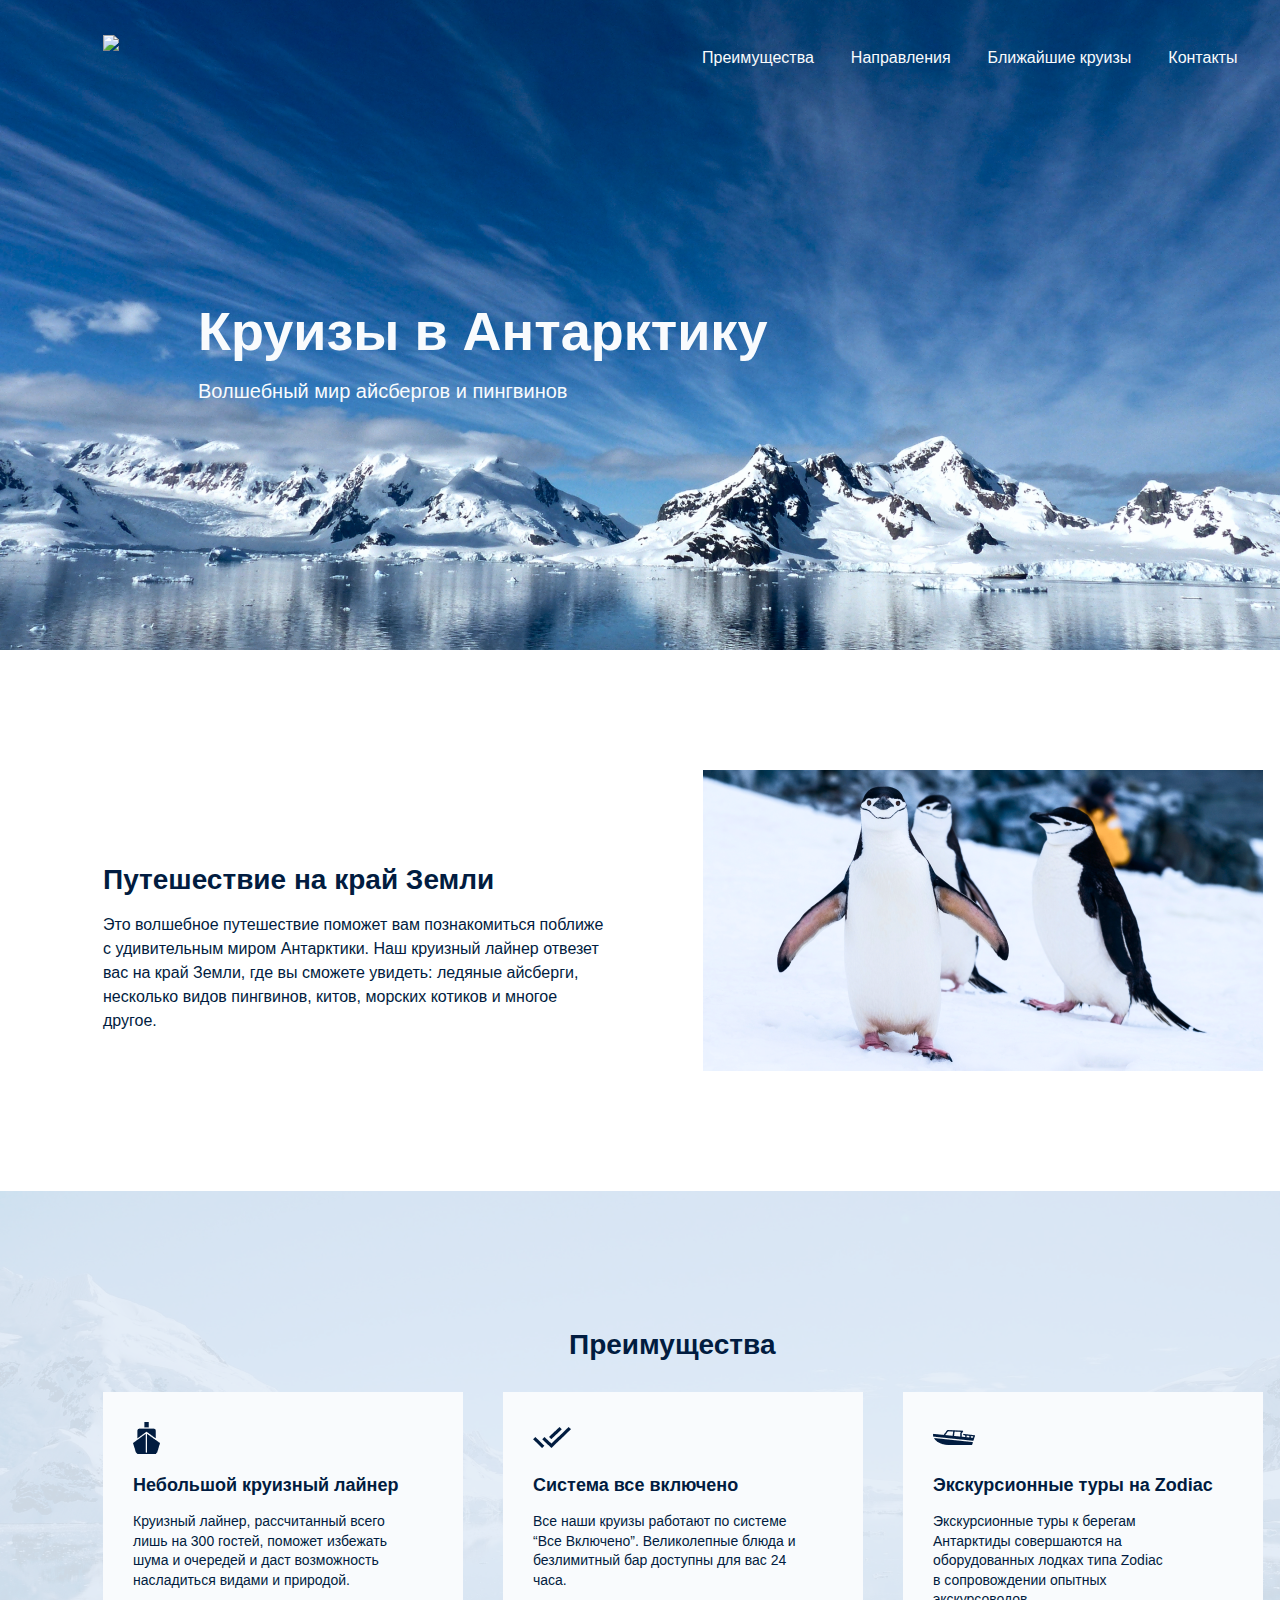
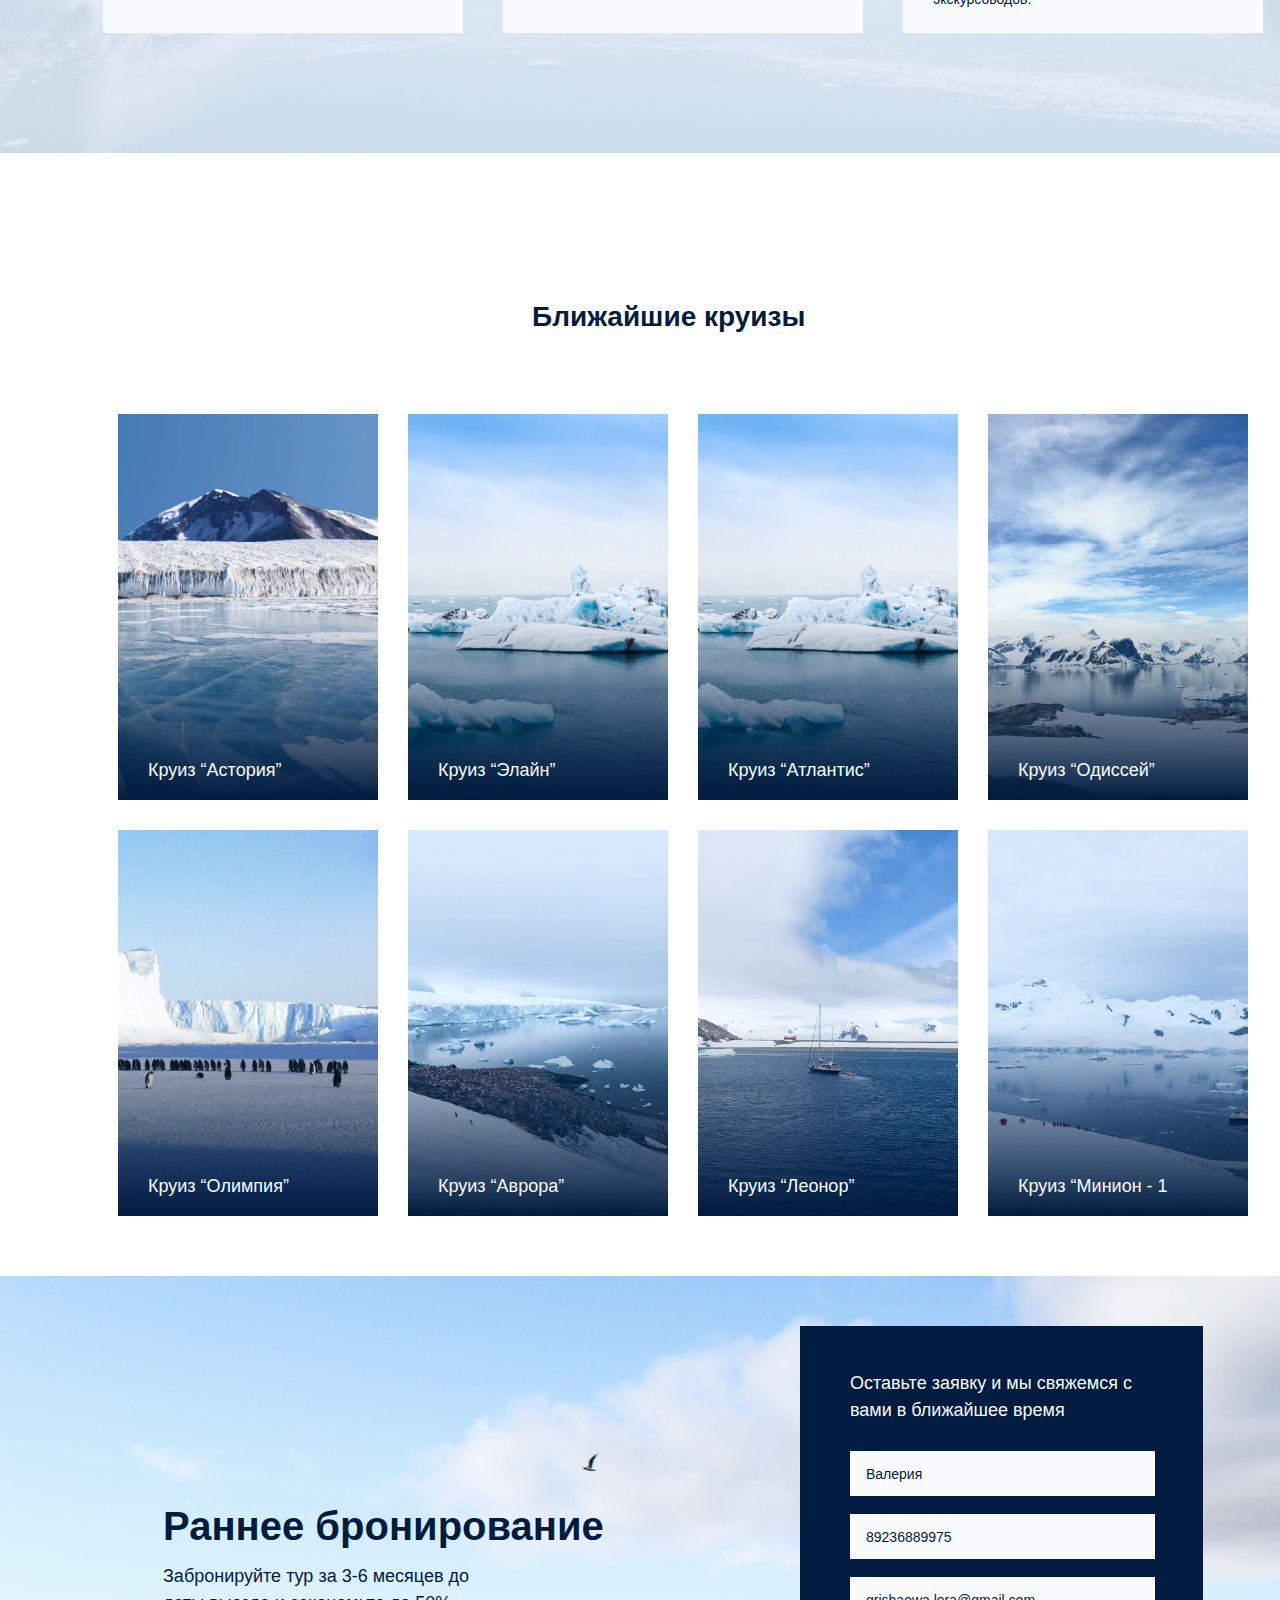
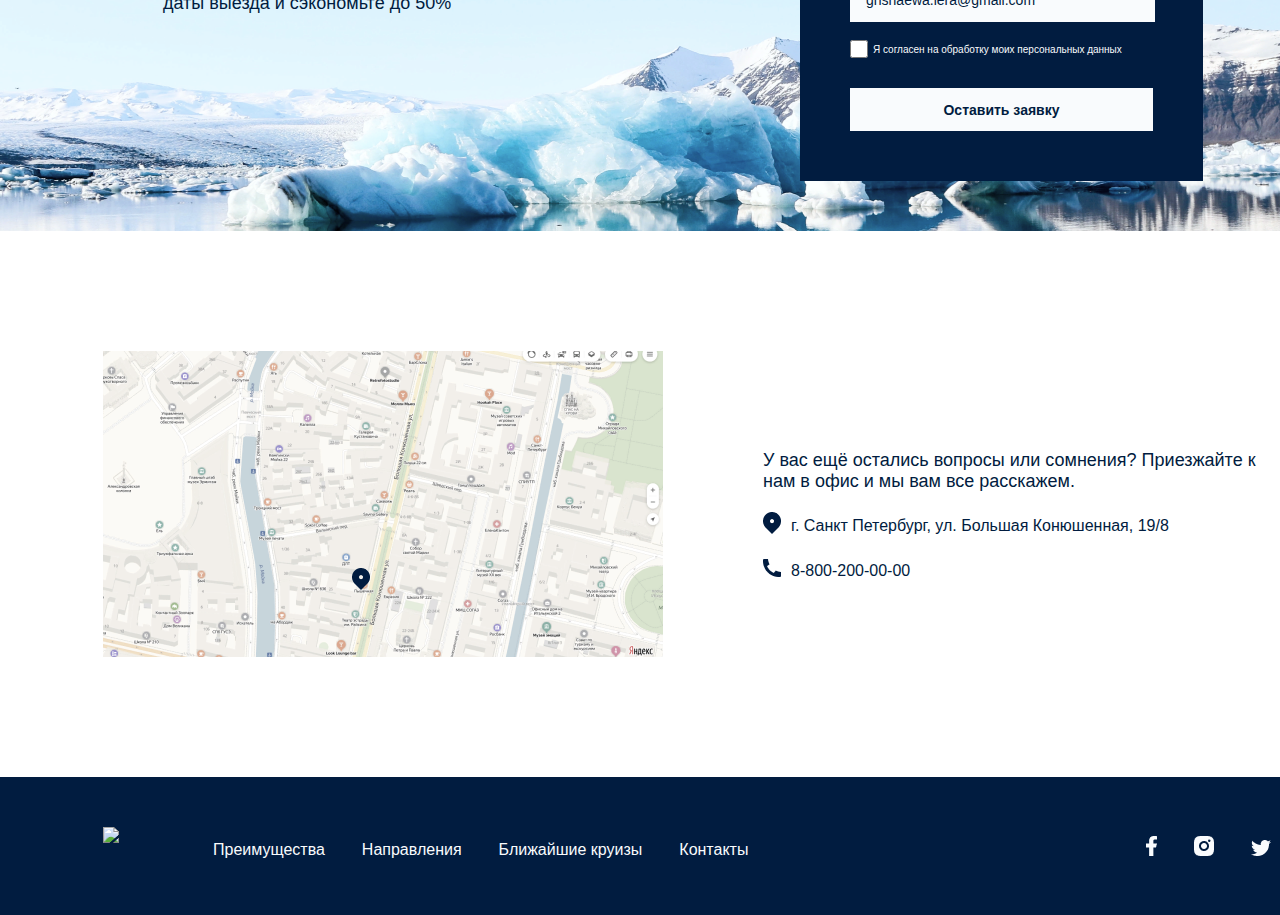
==== Антарктика/index.html @ e1b2e341 "My Project" ====
<!DOCTYPE html>
<html lang="ru">
<head>
	<meta charset="UTF-8">
	<title>Круизы в Антарктику</title>
	<link rel="stylesheet" href="css-image/style.css">
</head>
<body>
	<header>
		<div class="header-top">
			<div class="logo">
				<img src="css-image/img/vector.png">
			</div>
		<nav>
			<a href="#">Преимущества</a>
			<a href="#">Направления</a>
			<a href="#">Ближайшие круизы</a>
			<a href="#">Контакты</a>
		</nav>
		</div>
		<div class="header-bottom">
			<h1>Круизы в Антарктику</h1>
			Волшебный мир айсбергов и пингвинов
		</div>
	</header>
	<div class="description">
		<h2>Путешествие на край Земли</h2>
		<p>Это волшебное путешествие поможет вам познакомиться поближе с удивительным миром Антарктики. Наш круизный лайнер отвезет вас на край Земли, где вы сможете увидеть: ледяные айсберги, несколько видов пингвинов, китов, морских котиков и многое другое.</p>
		<img src="css-image/img/Rectangle 2.png" class="penguins" alt="Пингвины">
	</div>
	<div class="advantages">
		<h2>Преимущества</h2>
		<div class="advantages-item-one">
			<img src="css-image/img/ship.png" class="ship">
			<h3>Небольшой круизный лайнер</h3>
			<p>Круизный лайнер, рассчитанный всего лишь на 300 гостей, поможет избежать шума и очередей и даст возможность насладиться видами и природой.</p>
		</div>
		<div class="advantages-item-two">
			<img src="css-image/img/tick.png" class="tick">
			<h3>Система все включено</h3>
			<p> Все наши круизы работают по системе “Все Включено”. Великолепные блюда и безлимитный бар доступны для вас 24 часа.</p>
		</div>
		<div class="advantages-item-three">
			<img src="css-image/img/excursion.png" class="excursion">
			<h3>Экскурсионные туры на Zodiac</h3>
			<p>Экскурсионные туры к берегам Антарктиды совершаются на оборудованных лодках типа Zodiac в сопровождении опытных экскурсоводов.</p>
		</div>
	</div>
	<h2 class="cruis-h">Ближайшие круизы</h2>
		<div class="cruises">
			<div class="cruis astor"><img src="css-image/img/astor.png"></div>
			<div class="info info-astor">
				<div class="info-2">
				<h3 class="info-h">Круиз "Астория"</h3>
				<h4 class="route">Маршрут</h4>
				<p class="route-p">Аргентина - Фолклендские острова - Антарктида</p>
				<h4 class="port">Порт отправления</h4>
				<p class="port-p">Ушуайя</p>
				<h4 class="duration">Продолжительность</h4>
				<p class="duration-p">11 дней</p>
				<h4 class="price">Цена</h4>
				<p class="price-p">от 11500 $</p>
				<a href="#" class="btn"><h4>Забронировать</h4></a>
				</div>
			</div>
			<div class="cruis el m-l"><img src="css-image/img/atlant.png"></div>
			<div class="info">
				<div class="info-2">
				<h3 class="info-h">Круиз "Элайн"</h3>
				<h4 class="route">Маршрут</h4>
				<p class="route-p">Аргентина - Фолклендские острова - Антарктида - Чили</p>
				<h4 class="port">Порт отправления</h4>
				<p class="port-p">Буэнос-Айрес</p>
				<h4 class="duration">Продолжительность</h4>
				<p class="duration-p">20 дней</p>
				<h4 class="price">Цена</h4>
				<p class="price-p">от 14500 $</p>
				<a href="#" class="btn"><h4>Забронировать</h4></a>
				</div>
			</div>
			<div class="cruis atlant m-l"><img src="css-image/img/atlant.png"></div>
			<div class="info info-atlant">
				<div class="info-2">
				<h3 class="info-h">Круиз "Атлантис"</h3>
				<h4 class="route">Маршрут</h4>
				<p class="route-p">Аргентина - Южная Георгия и Южные Сандвичевы Острова - Антарктида</p>
				<h4 class="port">Порт отправления</h4>
				<p class="port-p">Ушуайя</p>
				<h4 class="duration">Продолжительность</h4>
				<p class="duration-p">15 дней</p>
				<h4 class="price">Цена</h4>
				<p class="price-p">от 14500 $</p>
				<a href="#" class="btn"><h4>Забронировать</h4></a>
				</div>
			</div>
			<div class="cruis odis m-l"><img src="css-image/img/odis.png"></div>
			<div class="info info-odis">
				<div class="info-2">
				<h3 class="info-h">Круиз "Одиссей"</h3>
				<h4 class="route">Маршрут</h4>
				<p class="route-p">Чили - Антарктида</p>
				<h4 class="port">Порт отправления</h4>
				<p class="port-p">Пунта-Аренас</p>
				<h4 class="duration">Продолжительность</h4>
				<p class="duration-p">13 дней</p>
				<h4 class="price">Цена</h4>
				<p class="price-p">от 9700 $</p>
				<a href="#" class="btn"><h4>Забронировать</h4></a>
				</div>
			</div>
			<div class="cruis olimp m-t"><img src="css-image/img/olimp.png"></div>
			<div class="info info-olimp">
				<div class="info-2">
				<h3 class="info-h">Круиз "Олимпия"</h3>
				<h4 class="route">Маршрут</h4>
				<p class="route-p">Аргентина - Фолклендские острова - Южная Георгия - Антарктида</p>
				<h4 class="port">Порт отправления</h4>
				<p class="port-p">Ушуайя</p>
				<h4 class="duration">Продолжительность</h4>
				<p class="duration-p">21 дней</p>
				<h4 class="price">Цена</h4>
				<p class="price-p">от 18600 $</p>
				<a href="#" class="btn"><h4>Забронировать</h4></a>
				</div>
			</div>
			<div class="cruis avror m-l m-t"><img src="css-image/img/avror.png"></div>
			<div class="info info-avror">
				<div class="info-2">
				<h3 class="info-h">Круиз "Аврора"</h3>
				<h4 class="route">Маршрут</h4>
				<p class="route-p">Аргентина - Антарктида - Чили</p>
				<h4 class="port">Порт отправления</h4>
				<p class="port-p">Ушуайя</p>
				<h4 class="duration">Продолжительность</h4>
				<p class="duration-p">14 дней</p>
				<h4 class="price">Цена</h4>
				<p class="price-p">от 11700 $</p>
				<a href="#" class="btn"><h4>Забронировать</h4></a>
				</div>
			</div>
			<div class="cruis leon m-l m-t"><img src="css-image/img/leon.png"></div>
			<div class="info info-leon">
				<div class="info-2">
				<h3 class="info-h">Круиз "Леонор"</h3>
				<h4 class="route">Маршрут</h4>
				<p class="route-p">Чили - Южная Георгия - Антарктида - Аргентина</p>
				<h4 class="port">Порт отправления</h4>
				<p class="port-p">Пунта-Аренас</p>
				<h4 class="duration">Продолжительность</h4>
				<p class="duration-p">17 дней</p>
				<h4 class="price">Цена</h4>
				<p class="price-p">от 12500 $</p>
				<a href="#" class="btn"><h4>Забронировать</h4></a>
				</div>
			</div>
			<div class="cruis min m-l m-t"><img src="css-image/img/min.png"></div>
			<div class="info info-min">
				<div class="info-2">
				<h3 class="info-h">Круиз "Минион - 1"</h3>
				<h4 class="route">Маршрут</h4>
				<p class="route-p">Аргентина - Антарктида</p>
				<h4 class="port">Порт отправления</h4>
				<p class="port-p">Ушуайя</p>
				<h4 class="duration">Продолжительность</h4>
				<p class="duration-p">11 дней</p>
				<h4 class="price">Цена</h4>
				<p class="price-p">от 12300 $</p>
				<a href="#" class="btn"><h4>Забронировать</h4></a>
				</div>
			</div>

		</div>
	<div class="booking">
		<h2>Раннее бронирование</h2>
		<p>Забронируйте тур за 3-6 месяцев до даты выезда и сэкономьте до 50% </p>
		<form>
			<h3>Оставьте заявку и мы свяжемся с вами в ближайшее время</h3>
			<div class="booking-form-group">
          	<input type="text" name="name" id="name" placeholder="Валерия">
        	</div>
        	<div class="booking-form-group">
          	<input type="text" name="phone" id="phone" placeholder="89236889975">
        	</div>
        	<div class="booking-form-group">
          	<input type="text" name="email" id="email" placeholder="grishaewa.lera@gmail.com">
        	</div>
        	<div class="checkbox-area">
          	<label>
            <input type="checkbox" name="subscription"  id="check">
            <label></label>
            <p class="consent">Я согласен на обработку моих персональных данных</p>
          <input type="submit" value="Оставить заявку">
        </div>
		</form>
	</div>
	<div class="geo">
		<img src="css-image/img/geo.png">
		<img src="css-image/img/geo-Vector.png" class="geo-vector">
		<h3>У вас ещё остались вопросы или сомнения? Приезжайте к нам в офис и мы вам все расскажем.</h3>
		<img src="css-image/img/geo-Vector.png" class="geo-vector-2">
		<p class="adress">г. Санкт Петербург, ул. Большая Конюшенная, 19/8</p>
		<img src="css-image/img/phone.png" class="phone-img">
		<p class="phone">8-800-200-00-00</p>
	</div>
	<footer>
		<div class="logo">
			<img src="css-image/img/vector.png">
		</div>
		<div class="nav-bottom">
			<a href="#">Преимущества</a>
			<a href="#">Направления</a>
			<a href="#">Ближайшие круизы</a>
			<a href="#">Контакты</a>
		</div>
		<div class="social">
		<img src="css-image/img/facebook.png" alt="facebook">
		<img src="css-image/img/insta.png" alt="instagram">
		<img src="css-image/img/twiter.png" alt="twitter">
		</div>
	</footer>
</body>
</html>
---- Антарктика/css-image/style.css ----
body{
	margin: 0;
	padding: 0;
}

header{
	width: 1366px;
	height: 650px;
    color: #F9FBFD;
	background-color: blue;
	background: url(img/header.png);
}

.header-top{
	padding-top: 35px;
}

.logo{
	margin-left: 103px;
}

nav{
	position: absolute;
	top: 48px;
	margin-left: 702px
}

nav a{
	font-family: "Montserrat", sans-serif;
	font-style: normal;
	font-weight: 500;
	font-size: 16px;
	line-height: 20px;
	align-items: center;
	color: #F9FBFD;
	text-decoration: none;
	padding-right: 33px;
}

.header-bottom{
	position: absolute;
	width: 636px;
	height: 39px;
	left: 198px;
	top: 283px;
	font-family: Montserrat, sans-serif;
	font-style: normal;
	font-weight: normal;
	font-size: 20px;
	line-height: 24px;
	align-items: center;
	color: #F9FBFD;
}

.header-bottom h1{
	font-weight: bold;
	font-size: 54px;
}

.penguins{
	position: absolute;
	width: 560px;
	height: 301px;
	left: 703px;
	top: 770px;
}

h2{
	font-family: Montserrat, sans-serif;
	font-style: normal;
	font-weight: 600;
	font-size: 28px;
	align-items: center;
	color: #011C40;
}

h3{
	font-family: Montserrat, sans-serif;
	font-style: normal;
	font-weight: normal;
	font-size: 18px;
	align-items: center;
	color: #011C40;`
}



p{
	font-family: Montserrat, sans-serif;
	font-style: normal;
	font-weight: normal;
	font-size: 16px;
	align-items: center;
	color: #011C40;
}

.description h2{
	position: absolute;
	width: 430px;
	height: 21px;
	left: 103px;
	top: 836px;
	font-family: Montserrat, sans-serif;
	font-style: normal;
	font-weight: 600;
	font-size: 28px;
	line-height: 150%;
	align-items: center;
	color: #011C40;
}

.description p{
	position: absolute;
	width: 512px;
	height: 108px;
	left: 103px;
	top: 897px;
	font-family: Montserrat, sans-serif;
	font-style: normal;
	font-weight: normal;
	font-size: 16px;
	line-height: 150%;
	align-items: center;
	color: #011C40;
}

.advantages{
	position: absolute;
	width: 1366px;
	height: 562px;
	left: 0px;
	top: 1191px;
	background: url(img/advantages.png);
}

.advantages h2{
	position: absolute;
	width: 228px;
	height: 21px;
	left: 569px;
	top: 120px;
	font-family: Montserrat, sans-serif;
	font-style: normal;
	font-weight: 600;
	font-size: 28px;
	line-height: 150%;
	/* or 42px */
	display: flex;
	align-items: center;
	color: #011C40;
}

.advantages h3{
	position: absolute;
	width: 288px;
	height: 13px;
	left: 30px;
	top: 87px;
	font-family: Montserrat, sans-serif;
	font-style: normal;
	font-weight: 600;
	font-size: 18px;
	line-height: 150%;
	display: flex;
	align-items: center;
	color: #011C40;
	margin:0;
}

.advantages p{
	position: absolute;
	width: 280px;
	height: 71px;
	left: 30px;
	top: 120px;
	font-family: Montserrat, sans-serif;
	font-style: normal;
	font-weight: normal;
	font-size: 14px;
	line-height: 140%;
	align-items: center;
	color: #011C40;
	margin: 0;
}



.advantages-item-one{
	position: absolute;
	width: 360px;
	height: 241px;
	left: 103px;
	top: 201px;
	background: #F9FBFD;
}

.advantages-item-two{
	position: absolute;	
	width: 360px;
	height: 241px;
	left: 503px;
	top: 201px;
	background: #F9FBFD;
}

.advantages-item-three{
	position: absolute;
	width: 360px;
	height: 241px;
	left: 903px;
	top: 201px;
	background: #F9FBFD;
}

.advantages-item-one p{
	width: 288px;
}

.advantages-item-three p{
	width: 241px;
}

.ship{
	height: 32px;
	width: 27px;
	margin: 30px;
}

.tick{
	height: 21px;
	width: 38px;
	margin-top: 35px;
	margin-left: 30px;
}

.excursion{
	height: 15px;
	width: 42px;
	margin-top: 38px;
	margin-left: 30px;
}

.cruis-h{
	position: absolute;
	left: 532px;
	top: 1873px;
	line-height: 150%;
}

.cruises{
	display: flex;
	flex-wrap: wrap;
	position: absolute;
	left: 118px;
	top: 1954px;
	margin-top: 60px;
	z-index: 0;
}

.cruises h3{
	color: #F9FBFD;
	
}

.cruis{
	width: 260px;
	height: 386px;
}

.cruis::before{
	position: absolute;
	margin-top: 343px;
	margin-left: 30px;
    color: #F9FBFD;
    font-family: Montserrat, sans-serif;
	font-style: normal;
	font-weight: normal;
	font-size: 18px;
	line-height: 150%;
	align-items: center;
}

.astor{
	margin-left: 0;
}

.astor::before{
	position: absolute;
	content: "Круиз “Астория”";	
}

.m-l{
	margin-left: 30px;
}

.m-t{
	margin-top: 30px;
}

.el::before{
	position: absolute;
	content: "Круиз “Элайн”";	
}

.atlant::before{
	position: absolute;
	content: "Круиз “Атлантис”";	
}

.odis::before{
	position: absolute;
	content: "Круиз “Одиссей”";	
}

.olimp::before{
	position: absolute;
	content: "Круиз “Олимпия”";	
}

.avror::before{
	position: absolute;
	content: "Круиз “Аврора”";	
}

.leon::before{
	position: absolute;
	content: "Круиз “Леонор”";	
}

.min::before{
	position: absolute;
	content: "Круиз “Минион - 1";	
}

.info{
	display: block;
	position: absolute;
	width: 260px;
	height: 386px;
	left: 293px;
	z-index: 3;
}

.info-astor{
	left: 3px;
}

.info-atlant{
	left: 583px;
}

.info-odis{
	left: 873px;
}

.info-olimp{
	left: 3px;
	top: 416px;
}

.info-avror{
	left: 293px;
	top: 416px;
}

.info-leon{
	left: 583px;
	top: 416px;
}

.info-min{
	left: 873px;
	top: 416px;
}

.info h3{
	margin-top: 35px;
	margin-bottom: 25px;
	top: 35px;
}

.info-2 {
	display: none;
}

.info:hover .info-2{
	display: block;
	position: absolute;
	width: 234px;
	height: 386px;
	left: -32px;
	top: -60px;
	margin-top: 60px;
	margin-left: 30px;
	background-color: #011C40;
	padding-left: 25px;
}

.info p{
	color: #D8D8D9;
	font-size: 14px;
	width: 208px;
	margin: 0;
	line-height: 140%;
}

.info-h{
	line-height: 0%;
}

.route{
	position: absolute;
	top: 73px;
}

.route-p{
	position: absolute;
	top: 94px;
}

.port{
	position: absolute;
	top: 145px;
}

.duration{
	position: absolute;
	top: 197px;
}

.price{
	position: absolute;
	top: 249px;
}

.port-p{
	position: absolute;
	top: 166px;
}

.duration-p{
	position: absolute;
	top: 218px;
}

.price-p{
	position: absolute;
	top: 270px;
}

.btn{
	position: absolute;
	display: block;
	background: #F9FBFD;;
	width: 210px;
	height: 40px;
	text-decoration: none;
	top: 311px;
}

h4{
	font-family: Montserrat, sans-serif;
	font-style: normal;
	font-weight: 500;
	font-size: 14px;
	align-items: center;
	color: #F9FBFD;
	margin: 0;
	line-height: 140%;
}

.btn h4{
	position: absolute;
	color: #011C40;
	font-weight: 600;
	left: 47px;
	bottom: 11px;
}

.booking{
	position: absolute;
	width: 1366px;
	height: 555px;
	top: 2876px;
	background-image: url(img/booking.png);
}

.booking h2{
	position: absolute;
	top: 228px;
	left: 163px;
	font-family: Montserrat, sans-serif;
	font-style: normal;
	font-weight: bold;
	font-size: 40px;
	align-items: center;
	color: #011C40;
	margin: 0px;
}

.booking p{
	position: absolute;
	top: 287px;
	left: 163px;
	font-family: Montserrat, sans-serif;
	font-style: normal;
	font-weight: normal;
	font-size: 18px;
	line-height: 150%;
	width: 352px;
	align-items: center;
	color: #011C40;
	margin: 0px;
}

form{
	position: absolute;
	width: 403px;
	height: 455px;
	left: 800px;
	top: 50px;
	background: #011C40;
}

::-webkit-input-placeholder {color:#011C40;}

form h3{
	position: absolute;
	font-family: Montserrat, sans-serif;
	font-style: normal;
	font-weight: 500;
	font-size: 18px;
	line-height: 150%;
	align-items: center;
	color: #F9FBFD;
	width: 303px;
	top: 44px;
	left: 50px;
	margin: 0;
}

input{
	position: absolute;
	width: 287px;
	height: 43px;
	background: #F9FBFD;
	left: 50px;
	border: none;
	color: #011C40;
	padding-left: 16px;
	font-size: 14px;
	font-family: Montserrat, sans-serif;
}

input[type="checkbox"]{
	position: absolute;
	width: 18px;
	height: 18px;
	left: 50px;
	top: 314px;
	margin: 0;
	background: #F9FBFD;
}
input[type=checkbox]:checked + label:before {
	position: absolute;
	width: 18px;
	height: 18px;
	left: 50px;
	top: 314px;
	content: "\2713";
	font-weight: bold;
    text-shadow: 1px 1px 1px rgba(0, 0, 0, .2);
    font-size: 15px;
    color: #011C40;
    text-align: center;
    line-height: 15px;
    background-color: #F9FBFD;
}

 form .consent{
	position: absolute;
	width: 279px;
	height: 8px;
	left: 73px;
	top: 319px;
	font-family: Montserrat, sans-serif;
	font-style: normal;
	font-weight: normal;
	font-size: 10px;
	line-height: 130%;
	display: flex;
	align-items: center;
	color: #F9FBFD;
}

input[type="submit"]{
	position: absolute;
	width: 303px;
	height: 43px;
	left: 50px;
	top: 362px;
	padding: 0;
	font-weight: 600;
}



#name{
	position: absolute;
	top: 125px;
}

#phone{
	position: absolute;
	top: 188px;
}

#email{
	position: absolute;
	top: 251px;
}

.geo{
	position: absolute;
	width: 1160px;
	height: 306px;
	left: 103px;
	top: 3551px;
}

.geo-vector{
	position: absolute;
	left: 249px;
	top: 217px;
	width: 18px;
	height: 22px;
}

.geo h3{
	position: absolute;
	width: 500px;
	height: 40px;
	left: 660px;
	top: 81px;
}

.adress{
	position: absolute;
	width: 417px;
	height: 12px;
	left: 688PX;
	top: 166PX;
	margin: 0px;
}

.phone{
	position: absolute;
	height: 12px;
	left: 688PX;
	top: 211px;
	margin: 0;
}

.geo-vector-2{
	position: absolute;
	width: 18px;
	height: 22px;
	left: 660px;
	top: 161px;
	margin: 0;
}

.phone-img{
	position: absolute;
	width: 18px;
	height: 18px;
	left: 660px;
	top: 208px;
	margin: 0;
}

footer{
	position: absolute;
	width: 1366px;
	height: 138px;
	left: 0px;
	top: 3977px;
	background: #011C40;
}

footer .logo{
	position: absolute;
	top: 50px;
}

.nav-bottom{
	position: absolute;
	top: 63px;
	left: 213px;
}

.nav-bottom a{
	font-family: "Montserrat", sans-serif;
	font-style: normal;
	font-weight: 500;
	font-size: 16px;
	line-height: 20px;
	align-items: center;
	color: #F9FBFD;
	text-decoration: none;
	padding-right: 33px;
}

.social{
	position: absolute;
	left: 1146px;
	top: 59px;
}

.social img{
	padding-right: 33px; 
}
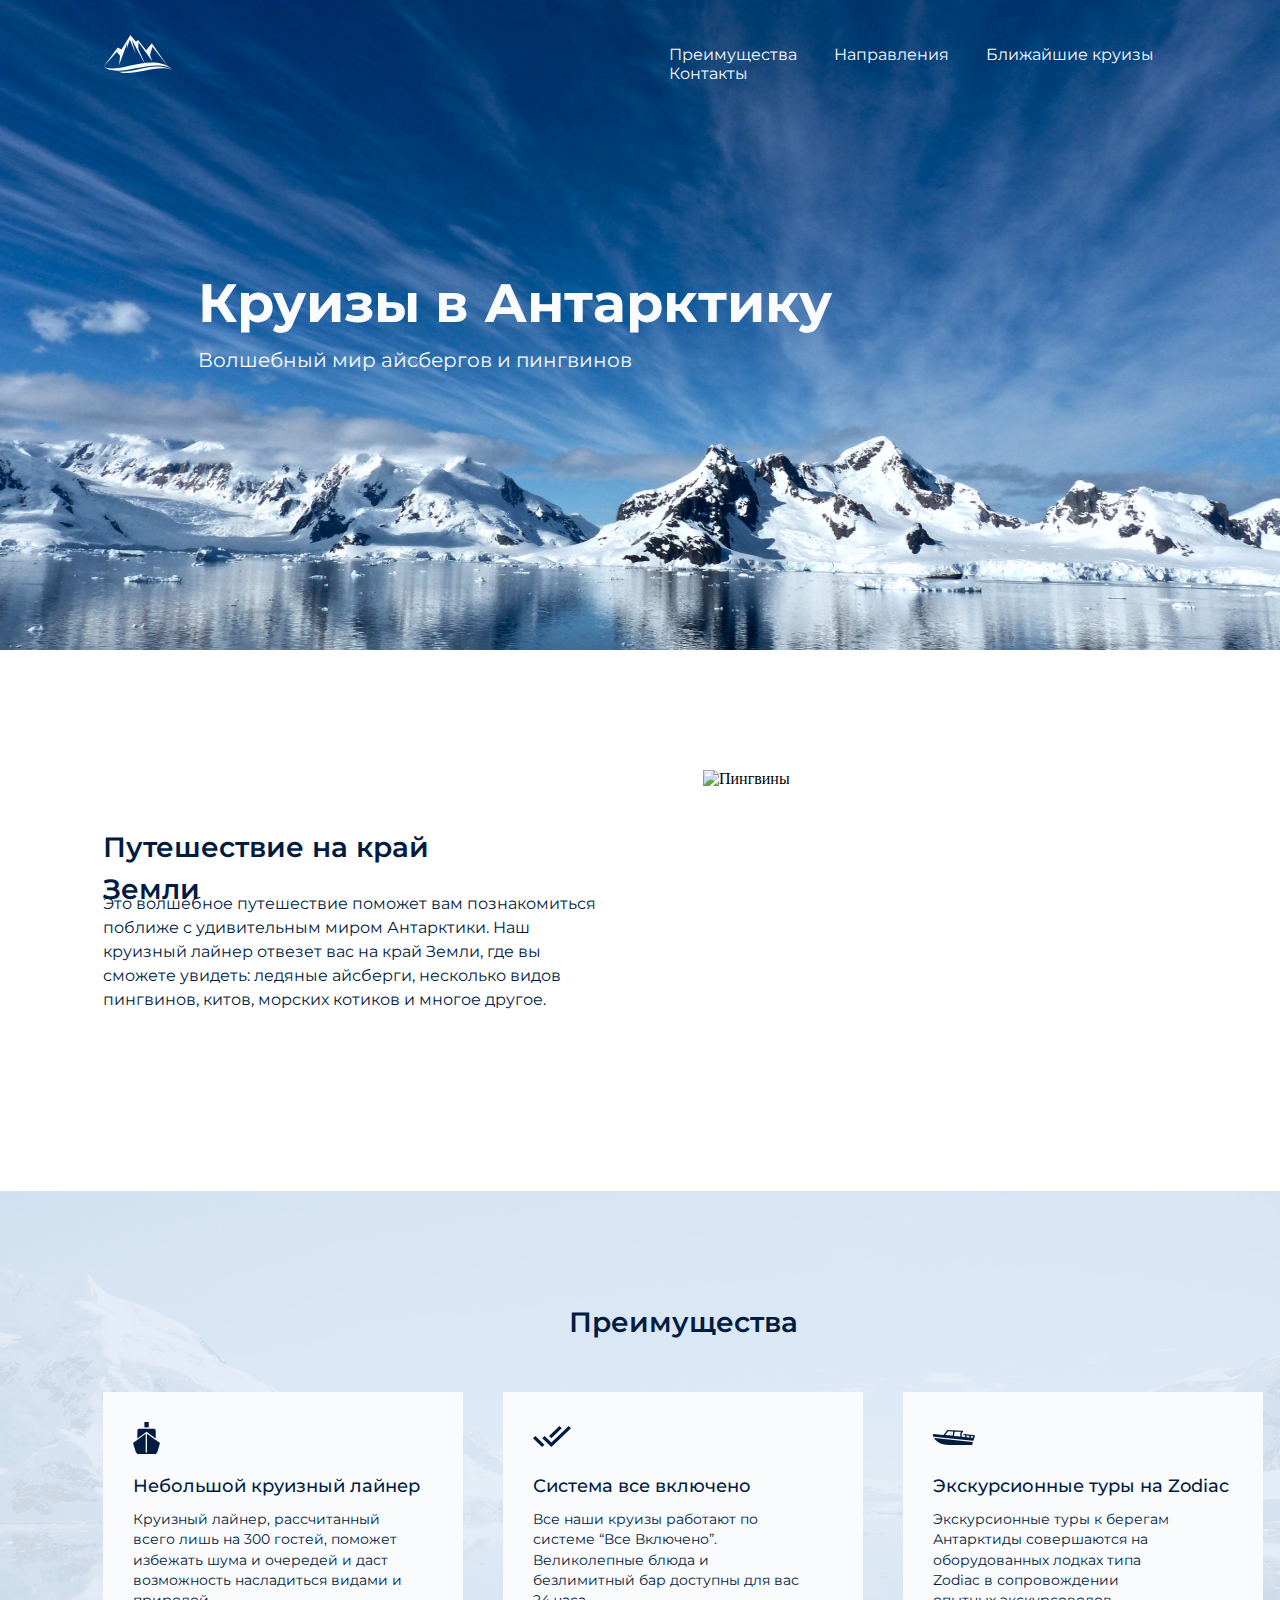
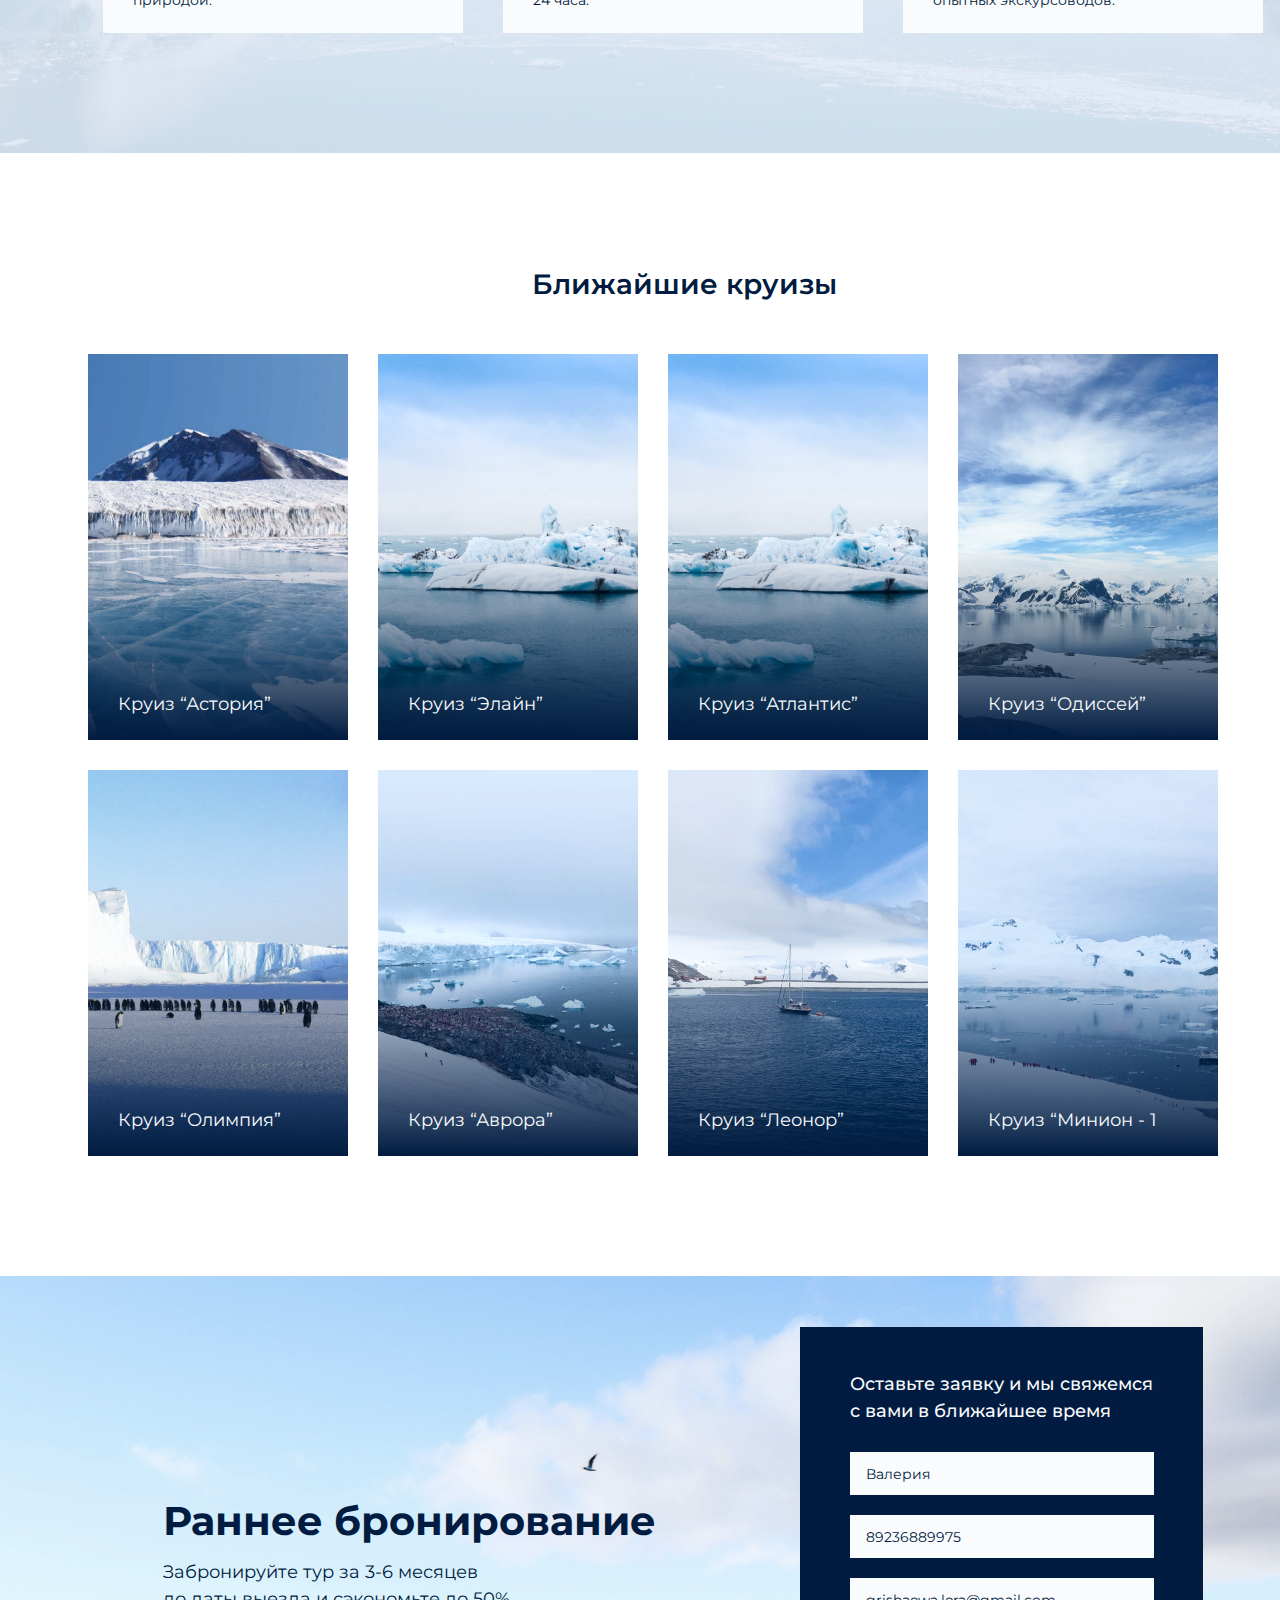
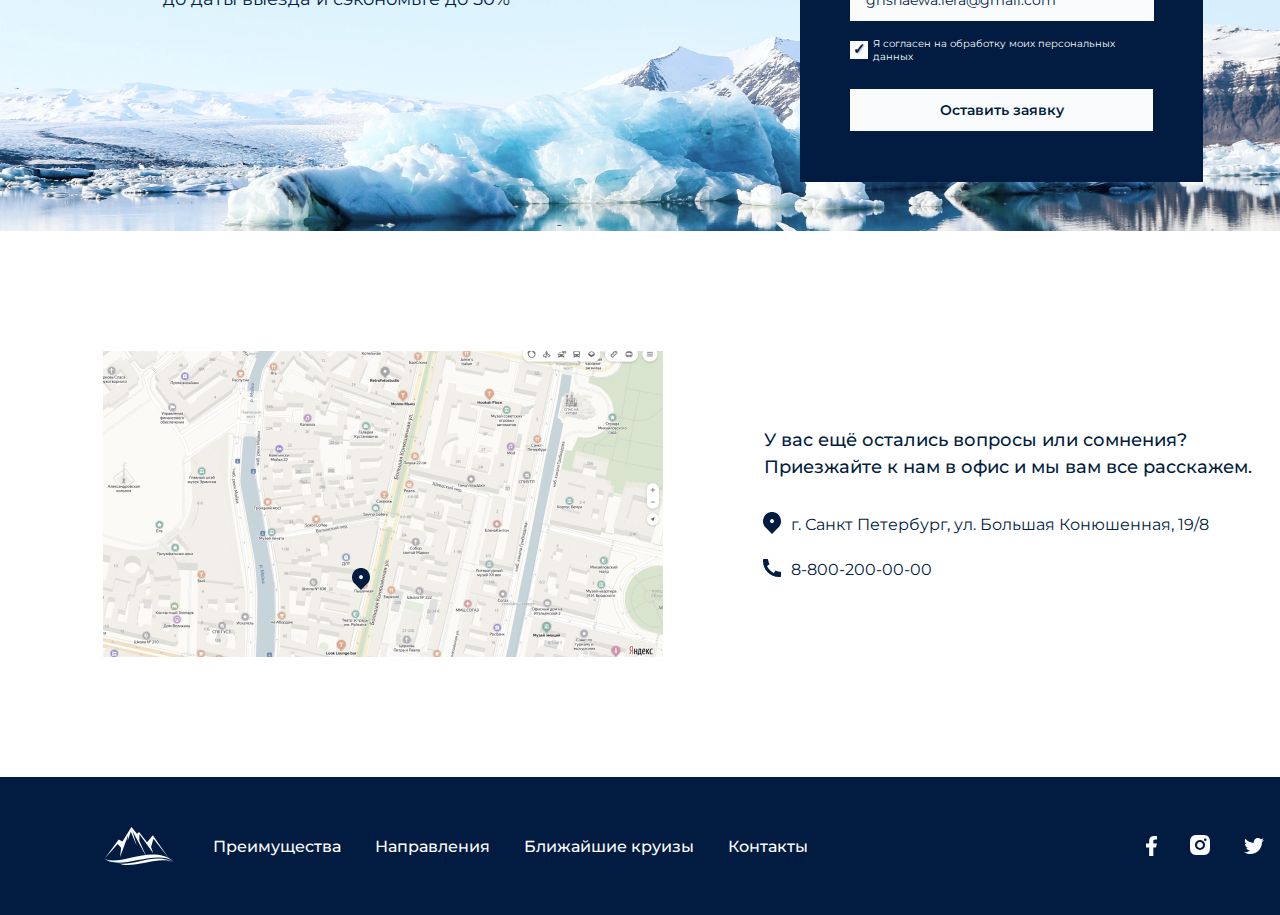
==== commit 5d968720: "My Project" ====
--- a/Антарктика/index.html
+++ b/Антарктика/index.html
@@ -6,206 +6,248 @@
 	<link rel="stylesheet" href="css-image/style.css">
 </head>
 <body>
-	<header>
-		<div class="header-top">
-			<div class="logo">
-				<img src="css-image/img/vector.png">
-			</div>
-		<nav>
+	<header class="page-header">
+		<a>
+			<img src="css-image/img/logo.svg" alt="Логотип" width= "70px"height="38px">
+		</a>
+		<nav class="navigation">
 			<a href="#">Преимущества</a>
 			<a href="#">Направления</a>
 			<a href="#">Ближайшие круизы</a>
 			<a href="#">Контакты</a>
 		</nav>
-		</div>
 		<div class="header-bottom">
 			<h1>Круизы в Антарктику</h1>
-			Волшебный мир айсбергов и пингвинов
+			<p class="p">Волшебный мир айсбергов и пингвинов</p>
 		</div>
 	</header>
 	<div class="description">
-		<h2>Путешествие на край Земли</h2>
-		<p>Это волшебное путешествие поможет вам познакомиться поближе с удивительным миром Антарктики. Наш круизный лайнер отвезет вас на край Земли, где вы сможете увидеть: ледяные айсберги, несколько видов пингвинов, китов, морских котиков и многое другое.</p>
-		<img src="css-image/img/Rectangle 2.png" class="penguins" alt="Пингвины">
+		<h2 class="h2">Путешествие на край Земли</h2>
+		<p class="p">Это волшебное путешествие поможет вам познакомиться поближе с удивительным миром Антарктики. Наш круизный лайнер отвезет вас на край Земли, где вы сможете увидеть: ледяные айсберги, несколько видов пингвинов, китов, морских котиков и многое другое.</p>
+		<img src="css-image/img/penguins.png" alt="Пингвины" width="560px" height="301px">
 	</div>
-	<div class="advantages">
-		<h2>Преимущества</h2>
-		<div class="advantages-item-one">
-			<img src="css-image/img/ship.png" class="ship">
-			<h3>Небольшой круизный лайнер</h3>
-			<p>Круизный лайнер, рассчитанный всего лишь на 300 гостей, поможет избежать шума и очередей и даст возможность насладиться видами и природой.</p>
-		</div>
-		<div class="advantages-item-two">
-			<img src="css-image/img/tick.png" class="tick">
-			<h3>Система все включено</h3>
-			<p> Все наши круизы работают по системе “Все Включено”. Великолепные блюда и безлимитный бар доступны для вас 24 часа.</p>
-		</div>
-		<div class="advantages-item-three">
-			<img src="css-image/img/excursion.png" class="excursion">
-			<h3>Экскурсионные туры на Zodiac</h3>
-			<p>Экскурсионные туры к берегам Антарктиды совершаются на оборудованных лодках типа Zodiac в сопровождении опытных экскурсоводов.</p>
-		</div>
-	</div>
-	<h2 class="cruis-h">Ближайшие круизы</h2>
+	<ul class="advantages">
+		<h2 class="h2">Преимущества</h2>
+		<li class="advantages-item-one">
+			<h3 class="h3">Небольшой круизный лайнер</h3>
+			<p class="p">Круизный лайнер, рассчитанный всего лишь на 300 гостей, поможет избежать шума и очередей и даст возможность насладиться видами и природой.</p>
+		</li>
+		<li class="advantages-item-two">
+			<h3 class="h3">Система все включено</h3>
+			<p class="p"> Все наши круизы работают по системе “Все Включено”. Великолепные блюда и безлимитный бар доступны для вас 24 часа.</p>
+		</li>
+		<li class="advantages-item-three">
+			<h3 class="h3">Экскурсионные туры на Zodiac</h3>
+			<p class="p">Экскурсионные туры к берегам Антарктиды совершаются на оборудованных лодках типа Zodiac в сопровождении опытных экскурсоводов.</p>
+		</li>
+	</ul>
+	<h2 class="h2 cruise-h">Ближайшие круизы</h2>
 		<div class="cruises">
-			<div class="cruis astor"><img src="css-image/img/astor.png"></div>
+			<section>
+			<div class="cruise astor"><img src="css-image/img/astor.png" alt="Круиз Астория" width="260px" height="386px"></div>
 			<div class="info info-astor">
 				<div class="info-2">
-				<h3 class="info-h">Круиз "Астория"</h3>
-				<h4 class="route">Маршрут</h4>
-				<p class="route-p">Аргентина - Фолклендские острова - Антарктида</p>
-				<h4 class="port">Порт отправления</h4>
-				<p class="port-p">Ушуайя</p>
-				<h4 class="duration">Продолжительность</h4>
-				<p class="duration-p">11 дней</p>
-				<h4 class="price">Цена</h4>
-				<p class="price-p">от 11500 $</p>
-				<a href="#" class="btn"><h4>Забронировать</h4></a>
-				</div>
-			</div>
-			<div class="cruis el m-l"><img src="css-image/img/atlant.png"></div>
-			<div class="info">
-				<div class="info-2">
-				<h3 class="info-h">Круиз "Элайн"</h3>
-				<h4 class="route">Маршрут</h4>
-				<p class="route-p">Аргентина - Фолклендские острова - Антарктида - Чили</p>
-				<h4 class="port">Порт отправления</h4>
-				<p class="port-p">Буэнос-Айрес</p>
-				<h4 class="duration">Продолжительность</h4>
-				<p class="duration-p">20 дней</p>
-				<h4 class="price">Цена</h4>
-				<p class="price-p">от 14500 $</p>
-				<a href="#" class="btn"><h4>Забронировать</h4></a>
-				</div>
-			</div>
-			<div class="cruis atlant m-l"><img src="css-image/img/atlant.png"></div>
+				<h3 class="h3 info-h">Круиз "Астория"</h3>
+				<ul>
+				<b class="b route">Маршрут</b>
+				<li class="route-li">Аргентина - Фолклендские острова - Антарктида</li>
+				<b class="b port">Порт отправления</b>
+				<li class="port-li">Ушуайя</li>
+				<b class="b duration">Продолжительность</b>
+				<li class="duration-li">11 дней</li>
+				<b class="b price">Цена</b>
+				<li class="price-li">от 11500 $</li>
+				</ul>
+				<a href="#" class="btn"><b class="b">Забронировать</b></a>
+				</div>
+			</div>
+			</section>
+			<section>
+			<div class="cruise el m-l"><img src="css-image/img/atlant.png" alt="Круиз Элайн" width="260px" height="386px"></div>
+			<div class="info info-el">
+				<div class="info-2">
+				<h3 class="h3 info-h">Круиз "Элайн"</h3>
+				<ul>
+				<b class="b route">Маршрут</b>
+				<li class="route-li">Аргентина - Фолклендские острова - Антарктида - Чили</li>
+				<b class="b port">Порт отправления</b>
+				<li class="port-li">Буэнос-Айрес</li>
+				<b class="b duration">Продолжительность</b>
+				<li class="duration-li">20 дней</li>
+				<b class="b price">Цена</b>
+				<li class="price-li">от 14500 $</li>
+				</ul>
+				<a href="#" class="btn"><b class="b">Забронировать</b></a>
+				</div>
+			</div>
+			</section>
+			<section>
+			<div class="cruise atlant m-l"><img src="css-image/img/atlant.png" width="260px" height="386px" alt="Круиз Атлантис"></div>
 			<div class="info info-atlant">
 				<div class="info-2">
-				<h3 class="info-h">Круиз "Атлантис"</h3>
-				<h4 class="route">Маршрут</h4>
-				<p class="route-p">Аргентина - Южная Георгия и Южные Сандвичевы Острова - Антарктида</p>
-				<h4 class="port">Порт отправления</h4>
-				<p class="port-p">Ушуайя</p>
-				<h4 class="duration">Продолжительность</h4>
-				<p class="duration-p">15 дней</p>
-				<h4 class="price">Цена</h4>
-				<p class="price-p">от 14500 $</p>
-				<a href="#" class="btn"><h4>Забронировать</h4></a>
-				</div>
-			</div>
-			<div class="cruis odis m-l"><img src="css-image/img/odis.png"></div>
+				<h3 class="h3 info-h">Круиз "Атлантис"</h3>
+				<ul>
+				<b class="b route">Маршрут</b>
+				<li class="route-li">
+				Аргентина - Южная Георгия и Южные Сандвичевы Острова - Антарктида</li>
+				<b class="b port">Порт отправления</b>
+				<li class="port-li">Ушуайя</li>
+				<b class="b duration">Продолжительность</b>
+				<li class="duration-li">15 дней</li>
+				<b class="b price">Цена</b>
+				<li class="price-li">от 14500 $</li>
+				</ul>
+				<a href="#" class="btn"><b class="b">Забронировать</b></a>
+				</div>
+			</div>
+			</section>
+			<section>
+			<div class="cruise odis m-l"><img src="css-image/img/odis.png" width="260px" height="386px" alt="Круиз Одиссей"></div>
 			<div class="info info-odis">
 				<div class="info-2">
-				<h3 class="info-h">Круиз "Одиссей"</h3>
-				<h4 class="route">Маршрут</h4>
-				<p class="route-p">Чили - Антарктида</p>
-				<h4 class="port">Порт отправления</h4>
-				<p class="port-p">Пунта-Аренас</p>
-				<h4 class="duration">Продолжительность</h4>
-				<p class="duration-p">13 дней</p>
-				<h4 class="price">Цена</h4>
-				<p class="price-p">от 9700 $</p>
-				<a href="#" class="btn"><h4>Забронировать</h4></a>
-				</div>
-			</div>
-			<div class="cruis olimp m-t"><img src="css-image/img/olimp.png"></div>
+				<h3 class="h3 info-h">Круиз "Одиссей"</h3>
+				<ul>
+				<b class="b route">Маршрут</b>
+				<li class="route-li">Чили - Антарктида</li>
+				<b class="b port">Порт отправления</b>
+				<li class="port-li">Пунта-Аренас</li>
+				<b class="b duration">Продолжительность</b>
+				<li class="duration-li">13 дней</li>
+				<b class="b price">Цена</b>
+				<li class="price-li">от 9700 $</li>
+				</ul>
+				<a href="#" class="btn"><b class="b">Забронировать</b></a>
+				</div>
+			</div>
+			</section>
+			<section>
+			<div class="cruise olimp m-t"><img src="css-image/img/olimp.png" width="260px" height="386px" alt="Круиз Олимпия"></div>
 			<div class="info info-olimp">
 				<div class="info-2">
-				<h3 class="info-h">Круиз "Олимпия"</h3>
-				<h4 class="route">Маршрут</h4>
-				<p class="route-p">Аргентина - Фолклендские острова - Южная Георгия - Антарктида</p>
-				<h4 class="port">Порт отправления</h4>
-				<p class="port-p">Ушуайя</p>
-				<h4 class="duration">Продолжительность</h4>
-				<p class="duration-p">21 дней</p>
-				<h4 class="price">Цена</h4>
-				<p class="price-p">от 18600 $</p>
-				<a href="#" class="btn"><h4>Забронировать</h4></a>
-				</div>
-			</div>
-			<div class="cruis avror m-l m-t"><img src="css-image/img/avror.png"></div>
+				<h3 class="h3 info-h">Круиз "Олимпия"</h3>
+				<ul>
+				<b class="b route">Маршрут</b>
+				<li class="route-li">
+				Аргентина - Фолклендские острова - Южная Георгия - Антарктида
+				</li>
+				<b class="b port">Порт отправления</b>
+				<li class="port-li">Ушуайя</li>
+				<b class="b duration">Продолжительность</b>
+				<li class="duration-li">21 дней</li>
+				<b class="b price">Цена</b>
+				<li class="price-li">от 18600 $</li>
+				</ul>
+				<a href="#" class="btn"><b class="b">Забронировать</b></a>
+				</div>
+			</div>
+			</section>
+			<section>
+			<div class="cruise avror m-l m-t"><img src="css-image/img/avror.png" width="260px" height="386px" alt="Круиз Аврора"></div>
 			<div class="info info-avror">
 				<div class="info-2">
-				<h3 class="info-h">Круиз "Аврора"</h3>
-				<h4 class="route">Маршрут</h4>
-				<p class="route-p">Аргентина - Антарктида - Чили</p>
-				<h4 class="port">Порт отправления</h4>
-				<p class="port-p">Ушуайя</p>
-				<h4 class="duration">Продолжительность</h4>
-				<p class="duration-p">14 дней</p>
-				<h4 class="price">Цена</h4>
-				<p class="price-p">от 11700 $</p>
-				<a href="#" class="btn"><h4>Забронировать</h4></a>
-				</div>
-			</div>
-			<div class="cruis leon m-l m-t"><img src="css-image/img/leon.png"></div>
+				<h3 class="h3 info-h">Круиз "Аврора"</h3>
+				<ul>
+				<b class="b route">Маршрут</b>
+				<li class="route-li">Аргентина - Антарктида - Чили</li>
+				<b class="b port">Порт отправления</b>
+				<li class="port-li">Ушуайя</li>
+				<b class="b duration">Продолжительность</b>
+				<li class="duration-li">14 дней</li>
+				<b class="b price">Цена</b>
+				<li class="price-li">от 11700 $</li>
+				</ul>
+				<a href="#" class="btn"><b class="b">Забронировать</b></a>
+				</div>
+			</div>
+			</section>
+			<section>
+			<div class="cruise leon m-l m-t">
+			<img src="css-image/img/leon.png" width="260px" height="386px" alt="Круиз Леонор">
+			</div>
 			<div class="info info-leon">
 				<div class="info-2">
-				<h3 class="info-h">Круиз "Леонор"</h3>
-				<h4 class="route">Маршрут</h4>
-				<p class="route-p">Чили - Южная Георгия - Антарктида - Аргентина</p>
-				<h4 class="port">Порт отправления</h4>
-				<p class="port-p">Пунта-Аренас</p>
-				<h4 class="duration">Продолжительность</h4>
-				<p class="duration-p">17 дней</p>
-				<h4 class="price">Цена</h4>
-				<p class="price-p">от 12500 $</p>
-				<a href="#" class="btn"><h4>Забронировать</h4></a>
-				</div>
-			</div>
-			<div class="cruis min m-l m-t"><img src="css-image/img/min.png"></div>
+				<h3 class="h3 info-h">Круиз "Леонор"</h3>
+				<ul>
+				<b class="b route">Маршрут</b>
+				<li class="route-li">Чили - Южная Георгия - Антарктида - Аргентина</li>
+				<b class="b port">Порт отправления</b>
+				<li class="port-li">Пунта-Аренас</li>
+				<b class="b duration">Продолжительность</b>
+				<li class="duration-li">17 дней</li>
+				<b class="b price">Цена</b>
+				<li class="price-li">от 12500 $</li>
+				</ul>
+				<a href="#" class="btn"><b class="b">Забронировать</b></a>
+				</div>
+			</div>
+			</section>
+			<section>
+			<div class="cruise min m-l m-t">
+			<img src="css-image/img/min.png" width="260px" height="386px" alt="Круиз Минион-1">
+			</div>
 			<div class="info info-min">
 				<div class="info-2">
-				<h3 class="info-h">Круиз "Минион - 1"</h3>
-				<h4 class="route">Маршрут</h4>
-				<p class="route-p">Аргентина - Антарктида</p>
-				<h4 class="port">Порт отправления</h4>
-				<p class="port-p">Ушуайя</p>
-				<h4 class="duration">Продолжительность</h4>
-				<p class="duration-p">11 дней</p>
-				<h4 class="price">Цена</h4>
-				<p class="price-p">от 12300 $</p>
-				<a href="#" class="btn"><h4>Забронировать</h4></a>
-				</div>
-			</div>
-
+				<h3 class="h3 info-h">Круиз "Минион - 1"</h3>
+				<ul>
+				<b class="b route">Маршрут</b>
+				<li class="route-li">Аргентина - Антарктида</li>
+				<b class="b port">Порт отправления</b>
+				<li class="port-li">Ушуайя</li>
+				<b class="b duration">Продолжительность</b>
+				<li class="duration-li">11 дней</li>
+				<b class="b price">Цена</b>
+				<li class="price-li">от 12300 $</li>
+				</ul>
+				<a href="#" class="btn"><b class="b">Забронировать</b></a>
+				</div>
+			</div>
+			</section>
 		</div>
 	<div class="booking">
-		<h2>Раннее бронирование</h2>
-		<p>Забронируйте тур за 3-6 месяцев до даты выезда и сэкономьте до 50% </p>
-		<form>
-			<h3>Оставьте заявку и мы свяжемся с вами в ближайшее время</h3>
+		<h2 class="h2">Раннее бронирование</h2>
+		<p class="p booking-p-one">Забронируйте тур за 3-6 месяцев</p> 
+		<p class="p booking-p-two">до даты выезда и сэкономьте до 50%</p>
+		<form class="booking-form">
+			<b class="b3">Оставьте заявку и мы свяжемся с вами в ближайшее время</b>
 			<div class="booking-form-group">
-          	<input type="text" name="name" id="name" placeholder="Валерия">
+			<label>
+          	<input type="text" name="name" class="name" placeholder="Валерия" required>
+          	</label>
         	</div>
         	<div class="booking-form-group">
-          	<input type="text" name="phone" id="phone" placeholder="89236889975">
+        	<label>
+			 <input type="tel" name="phone" class="phone-form" placeholder="89236889975" required
+			 pattern="^[ 0-9]+$">
+			</label>
         	</div>
         	<div class="booking-form-group">
-          	<input type="text" name="email" id="email" placeholder="grishaewa.lera@gmail.com">
+        	<label>
+          	<input type="email" name="email" class="email" placeholder="grishaewa.lera@gmail.com" required>
+          	</label>
         	</div>
         	<div class="checkbox-area">
-          	<label>
-            <input type="checkbox" name="subscription"  id="check">
-            <label></label>
-            <p class="consent">Я согласен на обработку моих персональных данных</p>
-          <input type="submit" value="Оставить заявку">
-        </div>
+            <input type="checkbox" name="subscription" class ="check" checked="checked">
+            <label class="consent">Я согласен на обработку моих персональных данных</label>
+        	</div>
+            <div class="booking-form-group">
+          	<button class="btn button">Оставить заявку</button>
+        	</div>
 		</form>
 	</div>
 	<div class="geo">
-		<img src="css-image/img/geo.png">
-		<img src="css-image/img/geo-Vector.png" class="geo-vector">
-		<h3>У вас ещё остались вопросы или сомнения? Приезжайте к нам в офис и мы вам все расскажем.</h3>
-		<img src="css-image/img/geo-Vector.png" class="geo-vector-2">
-		<p class="adress">г. Санкт Петербург, ул. Большая Конюшенная, 19/8</p>
-		<img src="css-image/img/phone.png" class="phone-img">
-		<p class="phone">8-800-200-00-00</p>
+		<img src="css-image/img/geo.png" alt="Карта" width="560px" height="306px">
+		<h3 class="h3">
+		У вас ещё остались вопросы или сомнения? Приезжайте к нам в офис и мы вам все расскажем.</h3>
+		<div class="adress">
+		<p class="p adress-p">г. Санкт Петербург, ул. Большая Конюшенная, 19/8</p>
+		</div>
+		<div class="geo-phone">
+		<a class="phone" href="tel:+74951111111">8-800-200-00-00</a>
+		</div>
 	</div>
-	<footer>
-		<div class="logo">
-			<img src="css-image/img/vector.png">
-		</div>
+	<footer class="page-footer">
+		<img src="css-image/img/logo.svg" alt="Логотип" width="70px" height="38px" 
+		class="logo-bottom">
 		<div class="nav-bottom">
 			<a href="#">Преимущества</a>
 			<a href="#">Направления</a>
@@ -213,10 +255,12 @@
 			<a href="#">Контакты</a>
 		</div>
 		<div class="social">
-		<img src="css-image/img/facebook.png" alt="facebook">
-		<img src="css-image/img/insta.png" alt="instagram">
-		<img src="css-image/img/twiter.png" alt="twitter">
+		<a><img src="css-image/img/facebook.svg" alt="facebook" width="11px" height="20px"></a>
+		<a><img src="css-image/img/insta.svg" alt="instagram" width="20px" height="22px"></a>
+		<a><img class="twiter" src="css-image/img/twiter.svg" alt="twitter" width="20px" 
+		height="16px"></a>
 		</div>
 	</footer>
+	<script type="text/javascript" src="script.js"></script>
 </body>
 </html>--- a/Антарктика/css-image/style.css
+++ b/Антарктика/css-image/style.css
@@ -1,63 +1,159 @@
+@import url('https://fonts.googleapis.com/css2?family=Montserrat:wght@300;400;500;600;700;800;900&display=swap');
+
 body{
 	margin: 0;
 	padding: 0;
 }
 
-header{
-	width: 1366px;
+.page-header{
 	height: 650px;
+	width: 100%;
     color: #F9FBFD;
 	background-color: blue;
-	background: url(img/header.png);
-}
-
+	background-image: url(img/header.png);
+	background-size: 100% 100%;
+	background-repeat: no-repeat;
+}
 .header-top{
 	padding-top: 35px;
 }
 
-.logo{
+.page-header img{
 	margin-left: 103px;
-}
-
-nav{
-	position: absolute;
-	top: 48px;
-	margin-left: 702px
-}
-
-nav a{
+	margin-top: 35px;
+	cursor: pointer
+}
+
+.navigation{
+	position: absolute;
+	left: 669px;
+	top: 45px;
+	margin: 0;
+}
+
+.navigation a{
 	font-family: "Montserrat", sans-serif;
 	font-style: normal;
-	font-weight: 500;
+	font-weight: 400;
 	font-size: 16px;
-	line-height: 20px;
+
 	align-items: center;
 	color: #F9FBFD;
 	text-decoration: none;
 	padding-right: 33px;
 }
 
+.navigation a:hover{
+color: #e6e6e6;
+}
+
+nav a:active{
+color: #b8b8b8;
+}
+
 .header-bottom{
 	position: absolute;
+	width: 636px;
+	left: 198px;
+	top: 291px;
+	font-family: Montserrat, sans-serif;
+	font-style: normal;
+	font-weight: normal;
+	font-size: 20px;
+	line-height: 24px;
+	align-items: center;
+	color: #F9FBFD;
+	
+}
+
+.header-bottom h1{
+	font-weight: 700;
+	font-size: 54px;
 	width: 636px;
 	height: 39px;
-	left: 198px;
-	top: 283px;
-	font-family: Montserrat, sans-serif;
+	margin: 0;
+}
+
+.header-bottom p{
+	position: absolute;
+	top: 57px;
+	font-family: Montserrat;
 	font-style: normal;
 	font-weight: normal;
 	font-size: 20px;
 	line-height: 24px;
 	align-items: center;
 	color: #F9FBFD;
-}
-
-.header-bottom h1{
-	font-weight: bold;
-	font-size: 54px;
-}
-
-.penguins{
+	margin: 0;
+
+}
+
+
+
+.h2{
+	font-family: Montserrat, sans-serif;
+	font-style: normal;
+	font-weight: 600;
+	font-size: 28px;
+	align-items: center;
+	color: #011C40;
+}
+
+.h3{
+	font-family: Montserrat, sans-serif;
+	font-style: normal;
+	font-weight: 500;
+	font-size: 18px;
+	align-items: center;
+	color: #F9FBFD;
+	margin: 0;
+	line-height: 140%;
+}
+
+
+
+.p{
+	font-family: Montserrat, sans-serif;
+	font-style: normal;
+	font-weight: normal;
+	font-size: 16px;
+	align-items: center;
+	color: #011C40;
+}
+
+.description h2{
+	position: absolute;
+	width: 430px;
+	height: 21px;
+	left: 103px;
+	top: 826px;
+	font-family: Montserrat, sans-serif;
+	font-style: normal;
+	font-weight: 600;
+	font-size: 28px;
+	line-height: 150%;
+	align-items: center;
+	color: #011C40;
+	margin: 0;
+}
+
+.description p{
+	position: absolute;
+	width: 512px;
+	height: 108px;
+	left: 103px;
+	top: 892px;
+	font-family: Montserrat, sans-serif;
+	font-style: normal;
+	font-weight: normal;
+	font-size: 16px;
+	line-height: 150%;
+	align-items: center;
+	color: #011C40;
+	margin: 0;
+}
+
+.description img{
 	position: absolute;
 	width: 560px;
 	height: 301px;
@@ -65,72 +161,19 @@
 	top: 770px;
 }
 
-h2{
-	font-family: Montserrat, sans-serif;
-	font-style: normal;
-	font-weight: 600;
-	font-size: 28px;
-	align-items: center;
-	color: #011C40;
-}
-
-h3{
-	font-family: Montserrat, sans-serif;
-	font-style: normal;
-	font-weight: normal;
-	font-size: 18px;
-	align-items: center;
-	color: #011C40;`
-}
-
-
-
-p{
-	font-family: Montserrat, sans-serif;
-	font-style: normal;
-	font-weight: normal;
-	font-size: 16px;
-	align-items: center;
-	color: #011C40;
-}
-
-.description h2{
-	position: absolute;
-	width: 430px;
-	height: 21px;
-	left: 103px;
-	top: 836px;
-	font-family: Montserrat, sans-serif;
-	font-style: normal;
-	font-weight: 600;
-	font-size: 28px;
-	line-height: 150%;
-	align-items: center;
-	color: #011C40;
-}
-
-.description p{
-	position: absolute;
-	width: 512px;
-	height: 108px;
-	left: 103px;
-	top: 897px;
-	font-family: Montserrat, sans-serif;
-	font-style: normal;
-	font-weight: normal;
-	font-size: 16px;
-	line-height: 150%;
-	align-items: center;
-	color: #011C40;
-}
-
 .advantages{
 	position: absolute;
 	width: 1366px;
 	height: 562px;
 	left: 0px;
 	top: 1191px;
-	background: url(img/advantages.png);
+	background-image: url(img/advantages.png);
+	background-color: #e3e3e3;
+	margin: 0;
+}
+
+.advantages li{
+	list-style-type: none;
 }
 
 .advantages h2{
@@ -138,33 +181,30 @@
 	width: 228px;
 	height: 21px;
 	left: 569px;
-	top: 120px;
+	top: 110px;
 	font-family: Montserrat, sans-serif;
 	font-style: normal;
 	font-weight: 600;
 	font-size: 28px;
 	line-height: 150%;
-	/* or 42px */
-	display: flex;
-	align-items: center;
-	color: #011C40;
+	align-items: center;
+	color: #011C40;
+	margin: 0;
 }
 
 .advantages h3{
 	position: absolute;
-	width: 288px;
 	height: 13px;
 	left: 30px;
-	top: 87px;
-	font-family: Montserrat, sans-serif;
-	font-style: normal;
-	font-weight: 600;
+	top: 82px;
+	font-family: Montserrat, sans-serif;
+	font-style: normal;
+	font-weight: 500;
 	font-size: 18px;
-	line-height: 150%;
-	display: flex;
-	align-items: center;
-	color: #011C40;
-	margin:0;
+	line-height: 140%;
+	align-items: center;
+	color: #011C40;
+	margin: 0;
 }
 
 .advantages p{
@@ -172,12 +212,12 @@
 	width: 280px;
 	height: 71px;
 	left: 30px;
-	top: 120px;
+	top: 117px;
 	font-family: Montserrat, sans-serif;
 	font-style: normal;
 	font-weight: normal;
 	font-size: 14px;
-	line-height: 140%;
+	line-height: 145%;
 	align-items: center;
 	color: #011C40;
 	margin: 0;
@@ -191,7 +231,15 @@
 	height: 241px;
 	left: 103px;
 	top: 201px;
-	background: #F9FBFD;
+	background-color: #F9FBFD;
+	background-image: url(img/ship.svg);
+	background-size: 27px 32px; 
+	background-position: 30px 30px;
+	background-repeat: no-repeat;
+}
+
+.advantages-item-one p{
+	width: 290px;
 }
 
 .advantages-item-two{
@@ -200,7 +248,15 @@
 	height: 241px;
 	left: 503px;
 	top: 201px;
-	background: #F9FBFD;
+	background-color: #F9FBFD;
+	background-image: url(img/tick.svg);
+	background-size: 38px 21px; 
+	background-position: 30px 34px;
+	background-repeat: no-repeat;
+}
+
+.advantages-item-two p{
+	width: 280px;
 }
 
 .advantages-item-three{
@@ -209,52 +265,32 @@
 	height: 241px;
 	left: 903px;
 	top: 201px;
-	background: #F9FBFD;
-}
-
-.advantages-item-one p{
-	width: 288px;
+	background-color: #F9FBFD;
+	background-image: url(img/excursion.svg);
+	background-size: 42px 15px; 
+	background-position: 30px 38px;
+	background-repeat: no-repeat;
 }
 
 .advantages-item-three p{
 	width: 241px;
 }
 
-.ship{
-	height: 32px;
-	width: 27px;
-	margin: 30px;
-}
-
-.tick{
-	height: 21px;
-	width: 38px;
-	margin-top: 35px;
-	margin-left: 30px;
-}
-
-.excursion{
-	height: 15px;
-	width: 42px;
-	margin-top: 38px;
-	margin-left: 30px;
-}
-
-.cruis-h{
+.cruise-h{
 	position: absolute;
 	left: 532px;
-	top: 1873px;
+	top: 1863px;
 	line-height: 150%;
+	margin: 0;
 }
 
 .cruises{
 	display: flex;
 	flex-wrap: wrap;
-	position: absolute;
-	left: 118px;
-	top: 1954px;
-	margin-top: 60px;
+	margin-left: 25px;
+	margin-top: 1304px;
 	z-index: 0;
+	justify-content: center;
 }
 
 .cruises h3{
@@ -262,14 +298,14 @@
 	
 }
 
-.cruis{
+.cruise{
 	width: 260px;
 	height: 386px;
 }
 
-.cruis::before{
-	position: absolute;
-	margin-top: 343px;
+.cruise::before{
+	position: absolute;
+	margin-top: 337px;
 	margin-left: 30px;
     color: #F9FBFD;
     font-family: Montserrat, sans-serif;
@@ -285,7 +321,6 @@
 }
 
 .astor::before{
-	position: absolute;
 	content: "Круиз “Астория”";	
 }
 
@@ -337,40 +372,61 @@
 	position: absolute;
 	width: 260px;
 	height: 386px;
-	left: 293px;
+	left: 412px;
 	z-index: 3;
+	justify-content: center;
+}
+
+.info ul{
+	padding: 0;
+}
+
+.info li{
+	list-style: none;
+	font-family: Montserrat, sans-serif;
+	font-style: normal;
+	font-weight: normal;
+	font-size: 16px;
+	align-items: center;
+	color: #011C40;
+}
+
+.info-el{
+	top: 1954px;
 }
 
 .info-astor{
-	left: 3px;
+	left: 120px;
+	top: 1954px;
 }
 
 .info-atlant{
-	left: 583px;
+	left: 700px;
+	top: 1954px;
 }
 
 .info-odis{
-	left: 873px;
+	left: 990px;
+	top: 1954px;
 }
 
 .info-olimp{
-	left: 3px;
-	top: 416px;
-}
-
+	left: 121px;
+	top: 2370px;
+}
 .info-avror{
-	left: 293px;
-	top: 416px;
+	left: 412px;
+	top: 2370px;
 }
 
 .info-leon{
-	left: 583px;
-	top: 416px;
+	left: 701px;
+	top: 2370px;
 }
 
 .info-min{
-	left: 873px;
-	top: 416px;
+	left: 991px;
+	top: 2370px;
 }
 
 .info h3{
@@ -396,7 +452,7 @@
 	padding-left: 25px;
 }
 
-.info p{
+.info li{
 	color: #D8D8D9;
 	font-size: 14px;
 	width: 208px;
@@ -413,7 +469,7 @@
 	top: 73px;
 }
 
-.route-p{
+.route-li{
 	position: absolute;
 	top: 94px;
 }
@@ -423,27 +479,28 @@
 	top: 145px;
 }
 
+.port-li{
+	position: absolute;
+	top: 166px;
+}
+
 .duration{
 	position: absolute;
 	top: 197px;
 }
 
+.duration-li{
+	position: absolute;
+	top: 218px;
+}
+
 .price{
 	position: absolute;
 	top: 249px;
 }
 
-.port-p{
-	position: absolute;
-	top: 166px;
-}
-
-.duration-p{
-	position: absolute;
-	top: 218px;
-}
-
-.price-p{
+
+.price-li{
 	position: absolute;
 	top: 270px;
 }
@@ -451,14 +508,24 @@
 .btn{
 	position: absolute;
 	display: block;
-	background: #F9FBFD;;
+	background: #F9FBFD;
 	width: 210px;
 	height: 40px;
 	text-decoration: none;
 	top: 311px;
 }
 
-h4{
+.btn:hover{		
+	color: #034aa6;
+	background-color: #e6e6e6;
+}
+
+.btn:active{		
+	color: #034aa6;
+	background-color: #b8b8b8;
+}
+
+.b{
 	font-family: Montserrat, sans-serif;
 	font-style: normal;
 	font-weight: 500;
@@ -469,12 +536,29 @@
 	line-height: 140%;
 }
 
-.btn h4{
+.b3{
+	font-family: Montserrat, sans-serif;
+	font-style: normal;
+	font-weight: normal;
+	font-size: 18px;
+	align-items: center;
+	color: #011C40;
+}
+
+.btn .b{
 	position: absolute;
 	color: #011C40;
 	font-weight: 600;
 	left: 47px;
 	bottom: 11px;
+}
+
+.btn .b:active{
+	color: 	red;
+}
+
+.btn .b:hover{
+	color: 	#034aa6;
 }
 
 .booking{
@@ -483,11 +567,12 @@
 	height: 555px;
 	top: 2876px;
 	background-image: url(img/booking.png);
+	background-color: #87cefa;
 }
 
 .booking h2{
 	position: absolute;
-	top: 228px;
+	top: 220px;
 	left: 163px;
 	font-family: Montserrat, sans-serif;
 	font-style: normal;
@@ -500,7 +585,7 @@
 
 .booking p{
 	position: absolute;
-	top: 287px;
+	height: 40px;
 	left: 163px;
 	font-family: Montserrat, sans-serif;
 	font-style: normal;
@@ -513,21 +598,35 @@
 	margin: 0px;
 }
 
-form{
+.booking-p-one{
+	top: 283px;
+	margin:0;
+	width: 352px;
+}
+
+.booking-p-two{
+	top: 310px;
+}
+
+.booking-form{
 	position: absolute;
 	width: 403px;
 	height: 455px;
 	left: 800px;
-	top: 50px;
+	top: 51px;
 	background: #011C40;
 }
 
+.h3{
+
+}
+
+
+
 ::-webkit-input-placeholder {color:#011C40;}
 
-form h3{
-	position: absolute;
-	font-family: Montserrat, sans-serif;
-	font-style: normal;
+.booking-form .b3{
+	position: absolute;
 	font-weight: 500;
 	font-size: 18px;
 	line-height: 150%;
@@ -539,20 +638,34 @@
 	margin: 0;
 }
 
-input{
-	position: absolute;
-	width: 287px;
-	height: 43px;
+.booking-form-group input{
+	position: absolute;
+	width: 286px;
+	height: 41px;
 	background: #F9FBFD;
 	left: 50px;
 	border: none;
 	color: #011C40;
 	padding-left: 16px;
 	font-size: 14px;
-	font-family: Montserrat, sans-serif;
-}
-
-input[type="checkbox"]{
+	font-family: Montserrat,  sans-serif;
+}
+
+.booking-form-group input:hover{
+	color: #034aa6;
+}
+
+
+.booking-form-group input:active{
+	color: #1478fa;
+}
+
+.booking-form-group input:focus{
+	outline: none;
+	color: #003366;
+}
+
+.ceckbox-area input[type="checkbox"]{
 	position: absolute;
 	width: 18px;
 	height: 18px;
@@ -560,13 +673,22 @@
 	top: 314px;
 	margin: 0;
 	background: #F9FBFD;
-}
-input[type=checkbox]:checked + label:before {
-	position: absolute;
+	cursor: pointer;
+}
+
+.check{
+	position: absolute;
+	left: 50px;
+	top: 314px;
 	width: 18px;
 	height: 18px;
-	left: 50px;
-	top: 314px;
+	margin: 0;
+}
+
+.check:checked:before{
+	position: absolute;
+	width: 18px;
+	height: 18px;
 	content: "\2713";
 	font-weight: bold;
     text-shadow: 1px 1px 1px rgba(0, 0, 0, .2);
@@ -577,7 +699,9 @@
     background-color: #F9FBFD;
 }
 
- form .consent{
+
+
+.booking-form .consent{
 	position: absolute;
 	width: 279px;
 	height: 8px;
@@ -593,7 +717,7 @@
 	color: #F9FBFD;
 }
 
-input[type="submit"]{
+.booking-form-group input[type="submit"]{
 	position: absolute;
 	width: 303px;
 	height: 43px;
@@ -601,21 +725,43 @@
 	top: 362px;
 	padding: 0;
 	font-weight: 600;
-}
-
-
-
-#name{
+	cursor: pointer;
+}
+
+.button{
+	position: absolute;
+	width: 303px;
+	height: 42px;
+	left: 50px;
+	top: 362px;
+	padding: 0;
+	font-weight: 600;
+	cursor: pointer;
+	border-radius: 0;
+	margin: 0;
+	border: 0;
+	font-family: Montserrat, sans-serif;
+	font-weight: 600;
+	font-size: 14px;
+	align-items: center;
+	color: #011C40;
+}
+
+.button:active{
+	outline: none;
+}
+
+.name{
 	position: absolute;
 	top: 125px;
 }
 
-#phone{
+.phone-form{
 	position: absolute;
 	top: 188px;
 }
 
-#email{
+.email{
 	position: absolute;
 	top: 251px;
 }
@@ -626,60 +772,96 @@
 	height: 306px;
 	left: 103px;
 	top: 3551px;
-}
-
-.geo-vector{
-	position: absolute;
-	left: 249px;
-	top: 217px;
+	
+}
+
+.geo:before{
+	content: "";
+	position: absolute;
+	background-image:url(img/geo-Vector.svg);
+	background-repeat: no-repeat;
+	background-size: 18px 22px;
 	width: 18px;
 	height: 22px;
+	top: 217px;
+	left: 249px;
 }
 
 .geo h3{
 	position: absolute;
 	width: 500px;
 	height: 40px;
-	left: 660px;
-	top: 81px;
-}
-
-.adress{
-	position: absolute;
-	width: 417px;
-	height: 12px;
-	left: 688PX;
-	top: 166PX;
-	margin: 0px;
-}
-
-.phone{
-	position: absolute;
-	height: 12px;
-	left: 688PX;
-	top: 211px;
-	margin: 0;
-}
-
-.geo-vector-2{
-	position: absolute;
+	left: 661px;
+	top: 83px;
+	margin: 0;
+	font-family: Montserrat;
+	font-style: normal;
+	font-weight: 500;
+	font-size: 18px;
+	line-height: 150%;
+	display: flex;
+	align-items: center;
+	color: #011C40;
+}
+
+.adress:before{
+	content: "";
+	position: absolute;
+	background-image:url(img/geo-Vector.svg);
+	background-repeat: no-repeat;
+	background-size: 18px 22px;
 	width: 18px;
 	height: 22px;
 	left: 660px;
 	top: 161px;
-	margin: 0;
-}
-
-.phone-img{
-	position: absolute;
+}
+
+.adress-p{
+	position: absolute;
+	width: 420px;
+	height: 12px;
+	left: 688px;
+	top: 164px;
+	margin: 0px;
+}
+
+.phone{
+	position: absolute;
+	height: 12px;
+	left: 688PX;
+	top: 209px;
+	margin: 0;
+	font-family: Montserrat;
+	font-style: normal;
+	font-weight: normal;
+	font-size: 16px;
+	color: #011C40;
+	align-items: center;
+	text-decoration: none;
+}
+
+.geo-phone:before{
+	content: "";
+	position: absolute;
+	background-image:url(img/phone.svg);
+	background-repeat: no-repeat;
+	background-size: 18px 18px;
 	width: 18px;
 	height: 18px;
 	left: 660px;
 	top: 208px;
-	margin: 0;
-}
-
-footer{
+}
+
+.geo-phone img{
+	position: absolute;
+	width: 18px;
+	height: 18px;
+	left: 660px;
+	top: 208px;
+	margin: 0;
+}
+
+.page-footer{
 	position: absolute;
 	width: 1366px;
 	height: 138px;
@@ -688,14 +870,16 @@
 	background: #011C40;
 }
 
-footer .logo{
+
+.logo-bottom{
 	position: absolute;
 	top: 50px;
+	left:  104px;
 }
 
 .nav-bottom{
 	position: absolute;
-	top: 63px;
+	top: 60px;
 	left: 213px;
 }
 
@@ -708,15 +892,31 @@
 	align-items: center;
 	color: #F9FBFD;
 	text-decoration: none;
-	padding-right: 33px;
+	padding-right: 30px;
+}
+
+.nav-bottom a:hover{
+	color: #e6e6e6;
+}
+
+.nav-bottom a:active{
+	color: #b8b8b8;
 }
 
 .social{
 	position: absolute;
 	left: 1146px;
-	top: 59px;
+	top: 57px;
+	cursor: pointer;
 }
 
 .social img{
-	padding-right: 33px; 
-}
+	padding-right: 29px; 
+}
+
+.twiter{
+	position: absolute;
+	top: 4px;
+	left: 98px;
+}
+
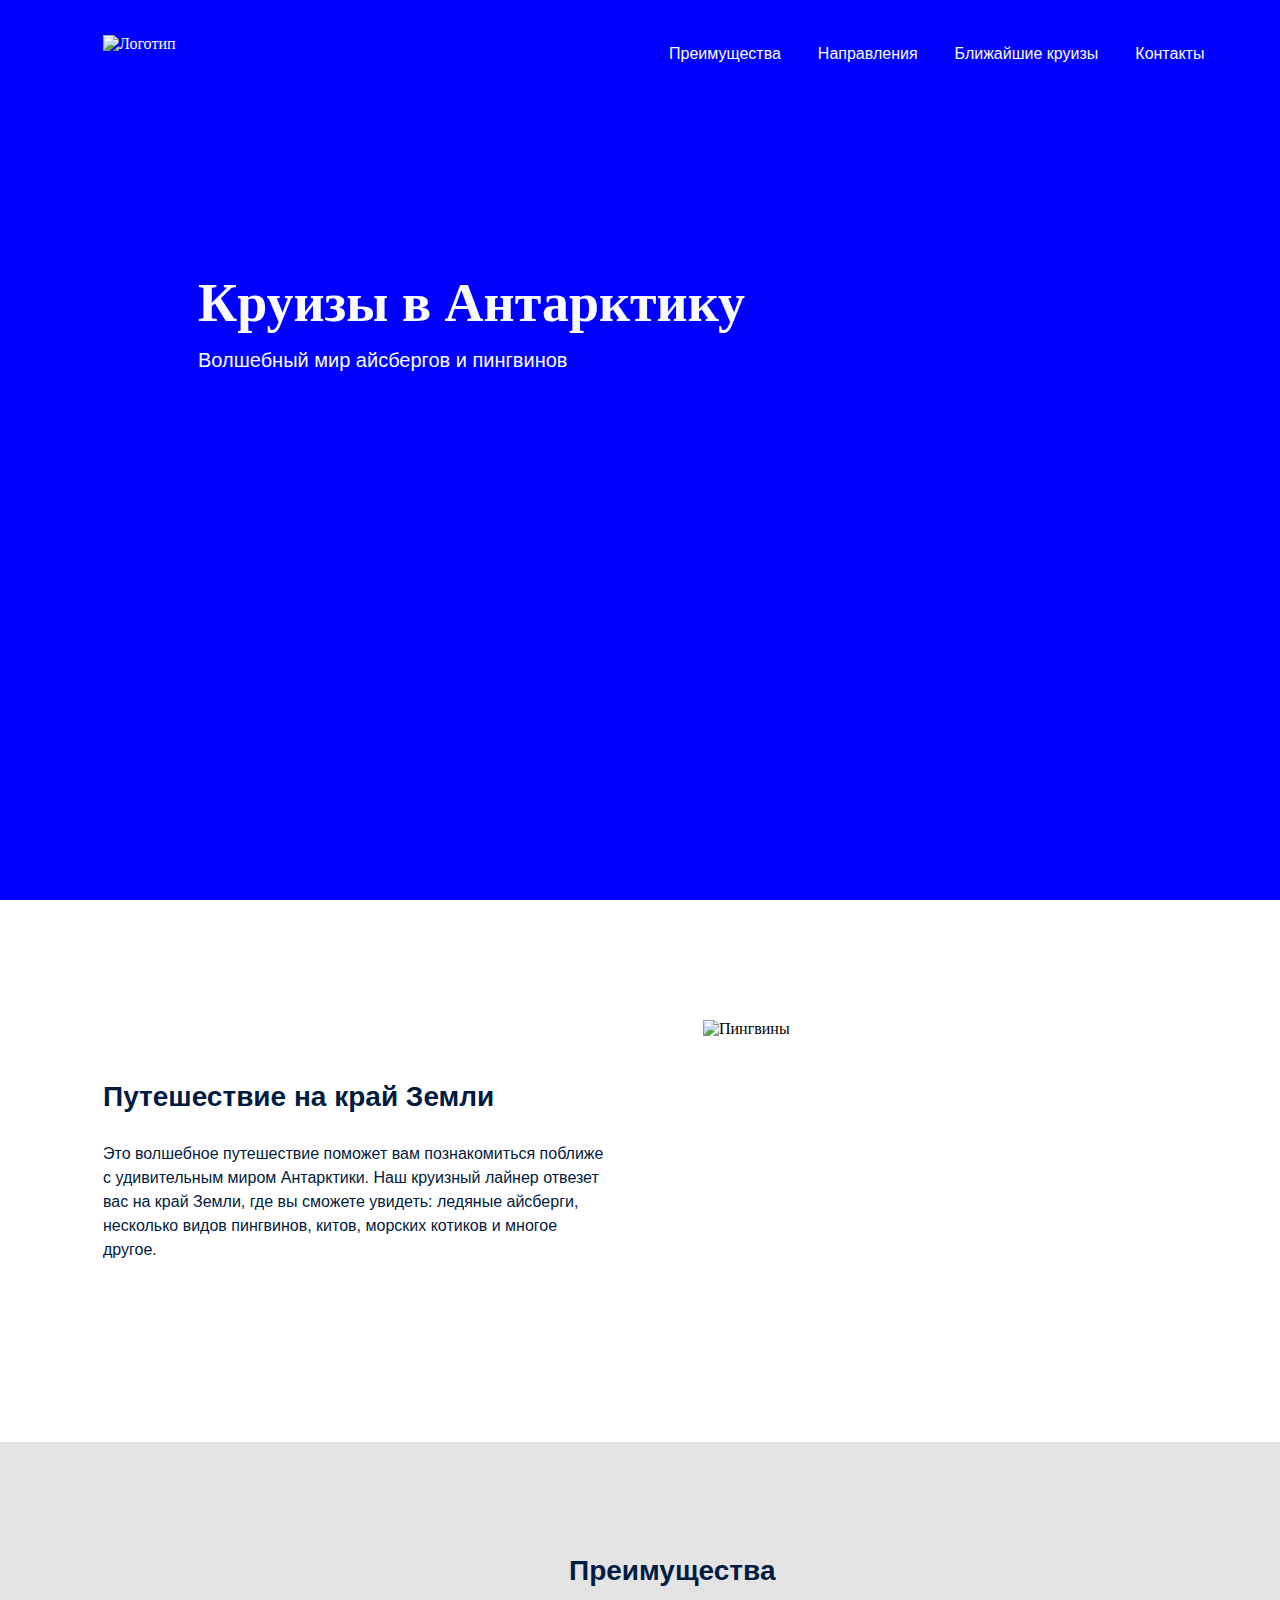
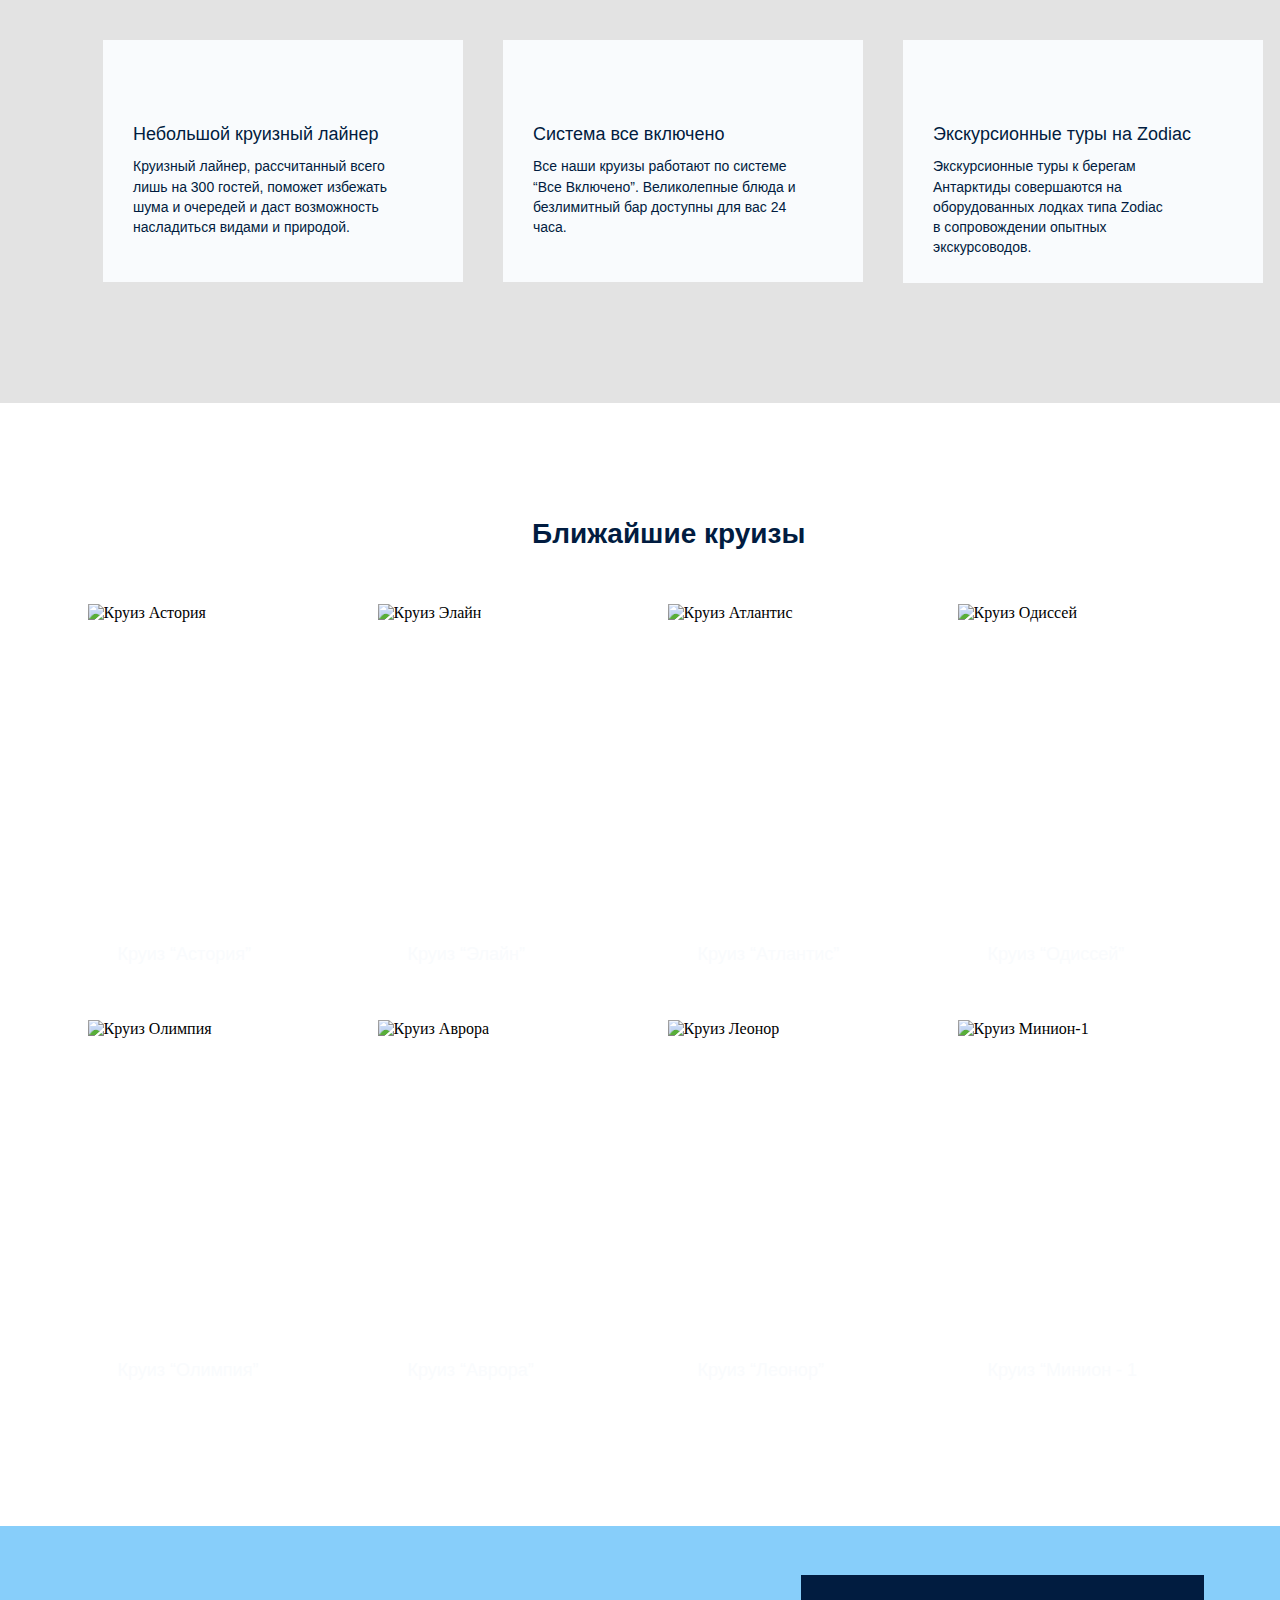
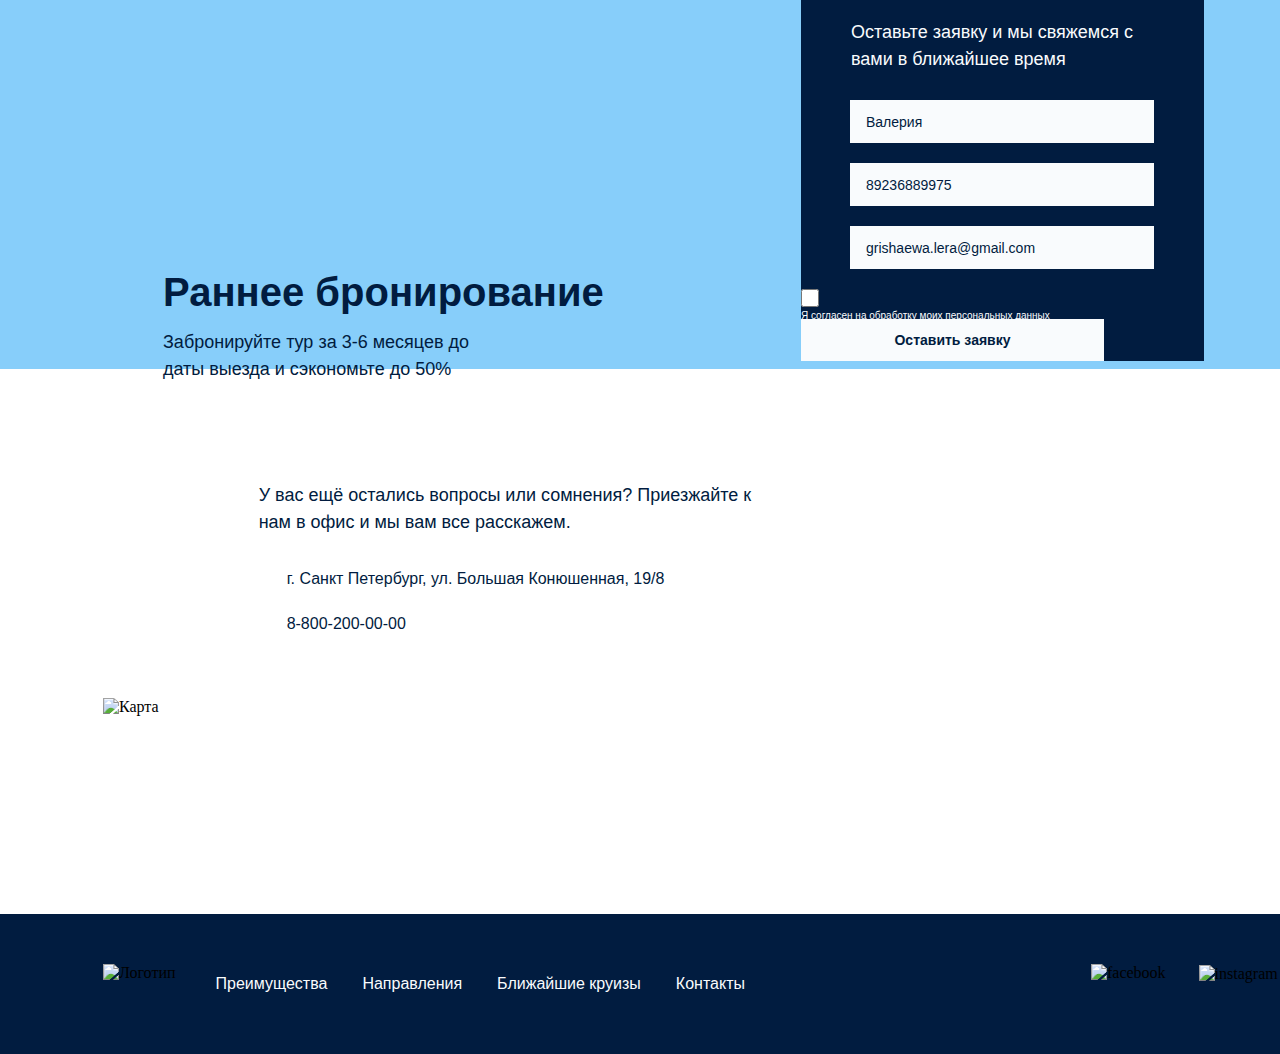
==== commit 860cc5a9: "My Project" ====
--- a/Антарктика/index.html
+++ b/Антарктика/index.html
@@ -3,12 +3,12 @@
 <head>
 	<meta charset="UTF-8">
 	<title>Круизы в Антарктику</title>
-	<link rel="stylesheet" href="css-image/style.css">
+	<link rel="stylesheet" href="css/style.css">
 </head>
-<body>
+<body class="body">
 	<header class="page-header">
 		<a>
-			<img src="css-image/img/logo.svg" alt="Логотип" width= "70px"height="38px">
+			<img src="img/logo.svg" alt="Логотип" width= "70" height="38">
 		</a>
 		<nav class="navigation">
 			<a href="#">Преимущества</a>
@@ -22,12 +22,17 @@
 		</div>
 	</header>
 	<div class="description">
+		<div class="description-text">
 		<h2 class="h2">Путешествие на край Земли</h2>
-		<p class="p">Это волшебное путешествие поможет вам познакомиться поближе с удивительным миром Антарктики. Наш круизный лайнер отвезет вас на край Земли, где вы сможете увидеть: ледяные айсберги, несколько видов пингвинов, китов, морских котиков и многое другое.</p>
-		<img src="css-image/img/penguins.png" alt="Пингвины" width="560px" height="301px">
+		<p class="p">
+			Это волшебное путешествие поможет вам познакомиться поближе с удивительным миром Антарктики. Наш круизный лайнер отвезет вас на край Земли, где вы сможете увидеть: ледяные айсберги, несколько видов пингвинов, китов, морских котиков и многое другое.
+		</p>
+		</div>
+		<img src="img/penguins.jpg" alt="Пингвины" width="560" height="301">
 	</div>
-	<ul class="advantages">
+	<section class="advantages">
 		<h2 class="h2">Преимущества</h2>
+		<ul>
 		<li class="advantages-item-one">
 			<h3 class="h3">Небольшой круизный лайнер</h3>
 			<p class="p">Круизный лайнер, рассчитанный всего лишь на 300 гостей, поможет избежать шума и очередей и даст возможность насладиться видами и природой.</p>
@@ -40,213 +45,277 @@
 			<h3 class="h3">Экскурсионные туры на Zodiac</h3>
 			<p class="p">Экскурсионные туры к берегам Антарктиды совершаются на оборудованных лодках типа Zodiac в сопровождении опытных экскурсоводов.</p>
 		</li>
-	</ul>
+		</ul>
+	</section>
 	<h2 class="h2 cruise-h">Ближайшие круизы</h2>
 		<div class="cruises">
 			<section>
-			<div class="cruise astor"><img src="css-image/img/astor.png" alt="Круиз Астория" width="260px" height="386px"></div>
+			<div class="cruise astor"><img src="img/astor.jpg" alt="Круиз Астория" width="260" height="386"></div>
 			<div class="info info-astor">
 				<div class="info-2">
 				<h3 class="h3 info-h">Круиз "Астория"</h3>
 				<ul>
-				<b class="b route">Маршрут</b>
-				<li class="route-li">Аргентина - Фолклендские острова - Антарктида</li>
-				<b class="b port">Порт отправления</b>
-				<li class="port-li">Ушуайя</li>
-				<b class="b duration">Продолжительность</b>
-				<li class="duration-li">11 дней</li>
-				<b class="b price">Цена</b>
-				<li class="price-li">от 11500 $</li>
-				</ul>
-				<a href="#" class="btn"><b class="b">Забронировать</b></a>
-				</div>
-			</div>
-			</section>
-			<section>
-			<div class="cruise el m-l"><img src="css-image/img/atlant.png" alt="Круиз Элайн" width="260px" height="386px"></div>
+				<li class="route-li">
+					<b class="b">Маршрут</b>
+					Аргентина - Фолклендские острова - Антарктида
+				</li>
+				<li class="port-li">
+					<b class="b">Порт отправления</b>
+					Ушуайя
+				</li>
+				<li class="duration-li">
+					<b class="b">Продолжительность</b>
+					11 дней
+				</li>
+				<li class="price-li">
+					<b class="b">Цена</b>
+					от 11500 $
+				</li>
+				</ul>
+				<a href="#" class="btn">Забронировать</a>
+				</div>
+			</div>
+			</section>
+			<section>
+			<div class="cruise el m-l"><img src="img/atlant.jpg" alt="Круиз Элайн" width="260" height="386"></div>
 			<div class="info info-el">
 				<div class="info-2">
 				<h3 class="h3 info-h">Круиз "Элайн"</h3>
 				<ul>
-				<b class="b route">Маршрут</b>
-				<li class="route-li">Аргентина - Фолклендские острова - Антарктида - Чили</li>
-				<b class="b port">Порт отправления</b>
-				<li class="port-li">Буэнос-Айрес</li>
-				<b class="b duration">Продолжительность</b>
-				<li class="duration-li">20 дней</li>
-				<b class="b price">Цена</b>
-				<li class="price-li">от 14500 $</li>
-				</ul>
-				<a href="#" class="btn"><b class="b">Забронировать</b></a>
-				</div>
-			</div>
-			</section>
-			<section>
-			<div class="cruise atlant m-l"><img src="css-image/img/atlant.png" width="260px" height="386px" alt="Круиз Атлантис"></div>
+				<li class="route-li">
+					<b class="b">Маршрут</b>
+					Аргентина - Фолклендские острова - Антарктида - Чили
+				</li>
+				<li class="port-li"> 
+					<b class="b">Порт отправления</b>
+					Буэнос-Айрес
+				</li>
+				<li class="duration-li">
+					<b class="b">Продолжительность</b>
+					20 дней
+				</li>
+				<li class="price-li">
+					<b class="b">Цена</b>
+					от 14500 $
+				</li>
+				</ul>
+				<a href="#" class="btn">Забронировать</a>
+				</div>
+			</div>
+			</section>
+			<section>
+			<div class="cruise atlant m-l"><img src="img/atlant.jpg" width="260" height="386" alt="Круиз Атлантис"></div>
 			<div class="info info-atlant">
 				<div class="info-2">
 				<h3 class="h3 info-h">Круиз "Атлантис"</h3>
 				<ul>
-				<b class="b route">Маршрут</b>
-				<li class="route-li">
-				Аргентина - Южная Георгия и Южные Сандвичевы Острова - Антарктида</li>
-				<b class="b port">Порт отправления</b>
-				<li class="port-li">Ушуайя</li>
-				<b class="b duration">Продолжительность</b>
-				<li class="duration-li">15 дней</li>
-				<b class="b price">Цена</b>
-				<li class="price-li">от 14500 $</li>
-				</ul>
-				<a href="#" class="btn"><b class="b">Забронировать</b></a>
-				</div>
-			</div>
-			</section>
-			<section>
-			<div class="cruise odis m-l"><img src="css-image/img/odis.png" width="260px" height="386px" alt="Круиз Одиссей"></div>
+				<li class="route-li">
+					<b class="b">Маршрут</b>			
+				Аргентина - Южная Георгия и Южные Сандвичевы Острова - Антарктида
+				</li>
+				<li class="port-li">
+					<b class="b">Порт отправления</b>
+					Ушуайя
+				</li>
+				<li class="duration-li">
+					<b class="b">Продолжительность</b>
+					15 дней
+				</li>
+				<li class="price-li">
+					<b class="b">Цена</b>
+					от 14500 $
+				</li>
+				</ul>
+				<a href="#" class="btn">Забронировать</a>
+				</div>
+			</div>
+			</section>
+			<section>
+			<div class="cruise odis m-l"><img src="img/odis.jpg" width="260" height="386" alt="Круиз Одиссей"></div>
 			<div class="info info-odis">
 				<div class="info-2">
 				<h3 class="h3 info-h">Круиз "Одиссей"</h3>
 				<ul>
-				<b class="b route">Маршрут</b>
-				<li class="route-li">Чили - Антарктида</li>
-				<b class="b port">Порт отправления</b>
-				<li class="port-li">Пунта-Аренас</li>
-				<b class="b duration">Продолжительность</b>
-				<li class="duration-li">13 дней</li>
-				<b class="b price">Цена</b>
-				<li class="price-li">от 9700 $</li>
-				</ul>
-				<a href="#" class="btn"><b class="b">Забронировать</b></a>
-				</div>
-			</div>
-			</section>
-			<section>
-			<div class="cruise olimp m-t"><img src="css-image/img/olimp.png" width="260px" height="386px" alt="Круиз Олимпия"></div>
+				<li class="route-li">
+					<b class="b">Маршрут</b>
+					Чили - Антарктида
+				</li>
+				<li class="port-li">
+					<b class="b">Порт отправления</b>
+					Пунта-Аренас
+				</li>
+				<li class="duration-li">
+					<b class="b">Продолжительность</b>
+					13 дней
+				</li>
+				<li class="price-li">
+					<b class="b price">Цена</b>
+					от 9700 $
+				</li>
+				</ul>
+				<a href="#" class="btn">Забронировать</a>
+				</div>
+			</div>
+			</section>
+			<section>
+			<div class="cruise olimp m-t"><img src="img/olimp.jpg" width="260" height="386" alt="Круиз Олимпия"></div>
 			<div class="info info-olimp">
 				<div class="info-2">
 				<h3 class="h3 info-h">Круиз "Олимпия"</h3>
 				<ul>
-				<b class="b route">Маршрут</b>
-				<li class="route-li">
-				Аргентина - Фолклендские острова - Южная Георгия - Антарктида
-				</li>
-				<b class="b port">Порт отправления</b>
-				<li class="port-li">Ушуайя</li>
-				<b class="b duration">Продолжительность</b>
-				<li class="duration-li">21 дней</li>
-				<b class="b price">Цена</b>
-				<li class="price-li">от 18600 $</li>
-				</ul>
-				<a href="#" class="btn"><b class="b">Забронировать</b></a>
-				</div>
-			</div>
-			</section>
-			<section>
-			<div class="cruise avror m-l m-t"><img src="css-image/img/avror.png" width="260px" height="386px" alt="Круиз Аврора"></div>
+				<li class="route-li">
+					<b class="b">Маршрут</b>
+					Аргентина - Фолклендские острова - Южная Георгия - Антарктида
+				</li>
+				<li class="port-li">
+					<b class="b">Порт отправления</b>
+					Ушуайя
+				</li>
+				<li class="duration-li">
+					<b class="b">Продолжительность</b>
+					21 дней
+				</li>
+				<li class="price-li">
+					<b class="b">Цена</b>
+					от 18600 $
+				</li>
+				</ul>
+				<a href="#" class="btn">Забронировать</a>
+				</div>
+			</div>
+			</section>
+			<section>
+			<div class="cruise avror m-l m-t"><img src="img/avror.jpg" width="260" height="386" alt="Круиз Аврора"></div>
 			<div class="info info-avror">
 				<div class="info-2">
 				<h3 class="h3 info-h">Круиз "Аврора"</h3>
 				<ul>
-				<b class="b route">Маршрут</b>
-				<li class="route-li">Аргентина - Антарктида - Чили</li>
-				<b class="b port">Порт отправления</b>
-				<li class="port-li">Ушуайя</li>
-				<b class="b duration">Продолжительность</b>
-				<li class="duration-li">14 дней</li>
-				<b class="b price">Цена</b>
-				<li class="price-li">от 11700 $</li>
-				</ul>
-				<a href="#" class="btn"><b class="b">Забронировать</b></a>
+				<li class="route-li">
+					<b class="b">Маршрут</b>
+					Аргентина - Антарктида - Чили
+				</li>
+				<li class="port-li">
+					<b class="b">Порт отправления</b>
+					Ушуайя
+				</li>
+				<li class="duration-li">
+					<b class="b">Продолжительность</b>
+					14 дней
+				</li>
+				<li class="price-li">
+					<b class="b">Цена</b>
+					от 11700 $
+				</li>
+				</ul>
+				<a href="#" class="btn">Забронировать</a>
 				</div>
 			</div>
 			</section>
 			<section>
 			<div class="cruise leon m-l m-t">
-			<img src="css-image/img/leon.png" width="260px" height="386px" alt="Круиз Леонор">
+			<img src="img/leon.jpg" width="260" height="386" alt="Круиз Леонор">
 			</div>
 			<div class="info info-leon">
 				<div class="info-2">
 				<h3 class="h3 info-h">Круиз "Леонор"</h3>
 				<ul>
-				<b class="b route">Маршрут</b>
-				<li class="route-li">Чили - Южная Георгия - Антарктида - Аргентина</li>
-				<b class="b port">Порт отправления</b>
-				<li class="port-li">Пунта-Аренас</li>
-				<b class="b duration">Продолжительность</b>
-				<li class="duration-li">17 дней</li>
-				<b class="b price">Цена</b>
-				<li class="price-li">от 12500 $</li>
-				</ul>
-				<a href="#" class="btn"><b class="b">Забронировать</b></a>
+				<li class="route-li">
+					<b class="b">Маршрут</b>
+					Чили - Южная Георгия - Антарктида - Аргентина
+				</li>
+				<li class="port-li">
+					<b class="b">Порт отправления</b>
+					Пунта-Аренас
+				</li>
+				<li class="duration-li">
+					<b class="b">Продолжительность</b>
+					17 дней
+				</li>
+				<li class="price-li">
+					<b class="b price">Цена</b>
+					от 12500 $
+				</li>
+				</ul>
+				<a href="#" class="btn">Забронировать</a>
 				</div>
 			</div>
 			</section>
 			<section>
 			<div class="cruise min m-l m-t">
-			<img src="css-image/img/min.png" width="260px" height="386px" alt="Круиз Минион-1">
+			<img src="img/min.jpg" width="260" height="386" alt="Круиз Минион-1">
 			</div>
 			<div class="info info-min">
 				<div class="info-2">
 				<h3 class="h3 info-h">Круиз "Минион - 1"</h3>
 				<ul>
-				<b class="b route">Маршрут</b>
-				<li class="route-li">Аргентина - Антарктида</li>
-				<b class="b port">Порт отправления</b>
-				<li class="port-li">Ушуайя</li>
-				<b class="b duration">Продолжительность</b>
-				<li class="duration-li">11 дней</li>
-				<b class="b price">Цена</b>
-				<li class="price-li">от 12300 $</li>
-				</ul>
-				<a href="#" class="btn"><b class="b">Забронировать</b></a>
+				<li class="route-li">
+					<b class="b">Маршрут</b>
+					Аргентина - Антарктида
+				</li>
+				<li class="port-li">
+					<b class="b">Порт отправления</b>
+					Ушуайя
+				</li>
+				<li class="duration-li">
+					<b class="b">Продолжительность</b>
+					11 дней
+				</li>
+				<li class="price-li">
+					<b class="b">Цена</b>
+					от 12300 $
+				</li>
+				</ul>
+				<a href="#" class="btn">Забронировать</a>
 				</div>
 			</div>
 			</section>
 		</div>
 	<div class="booking">
+		<div class="booking-text">
 		<h2 class="h2">Раннее бронирование</h2>
-		<p class="p booking-p-one">Забронируйте тур за 3-6 месяцев</p> 
-		<p class="p booking-p-two">до даты выезда и сэкономьте до 50%</p>
-		<form class="booking-form">
+		<p class="p booking-p-one">
+		Забронируйте тур за 3-6 месяцев до даты выезда и сэкономьте до 50%
+		</p>
+		</div>
+		<div class="booking-form">
 			<b class="b3">Оставьте заявку и мы свяжемся с вами в ближайшее время</b>
 			<div class="booking-form-group">
-			<label>
-          	<input type="text" name="name" class="name" placeholder="Валерия" required>
-          	</label>
+			<label for="name">Имя</label>
+          	<input type="text" id="name" name="name" placeholder="Валерия" required>
         	</div>
         	<div class="booking-form-group">
-        	<label>
-			 <input type="tel" name="phone" class="phone-form" placeholder="89236889975" required
-			 pattern="^[ 0-9]+$">
-			</label>
+        	<label for="phone">Контактный номер</label>
+			<input type="tel" name="phone" id="phone" placeholder="89236889975" required
+			pattern="^[ 0-9]+$">
         	</div>
         	<div class="booking-form-group">
-        	<label>
-          	<input type="email" name="email" class="email" placeholder="grishaewa.lera@gmail.com" required>
-          	</label>
+        	<label for="email">Электронная почта</label>
+          	<input type="email" name="email" id="email" placeholder="grishaewa.lera@gmail.com" required>
         	</div>
         	<div class="checkbox-area">
-            <input type="checkbox" name="subscription" class ="check" checked="checked">
-            <label class="consent">Я согласен на обработку моих персональных данных</label>
-        	</div>
-            <div class="booking-form-group">
+            <input type="checkbox" name="subscription" id="check">
+            <small class="consent">
+            Я согласен на обработку моих персональных данных
+            </small>
+        	</div>          
           	<button class="btn button">Оставить заявку</button>
-        	</div>
-		</form>
+		</div>
 	</div>
 	<div class="geo">
-		<img src="css-image/img/geo.png" alt="Карта" width="560px" height="306px">
+		<img src="img/geo.jpg" alt="Карта" width="560" height="306">
+		<div class="geo-text">
 		<h3 class="h3">
 		У вас ещё остались вопросы или сомнения? Приезжайте к нам в офис и мы вам все расскажем.</h3>
-		<div class="adress">
-		<p class="p adress-p">г. Санкт Петербург, ул. Большая Конюшенная, 19/8</p>
+		<div class="address">
+		<p class="p address-p">г. Санкт Петербург, ул. Большая Конюшенная, 19/8</p>
 		</div>
 		<div class="geo-phone">
 		<a class="phone" href="tel:+74951111111">8-800-200-00-00</a>
 		</div>
+		</div>
 	</div>
 	<footer class="page-footer">
-		<img src="css-image/img/logo.svg" alt="Логотип" width="70px" height="38px" 
+		<img src="img/logo.svg" alt="Логотип" width="70" height="38" 
 		class="logo-bottom">
 		<div class="nav-bottom">
 			<a href="#">Преимущества</a>
@@ -255,12 +324,17 @@
 			<a href="#">Контакты</a>
 		</div>
 		<div class="social">
-		<a><img src="css-image/img/facebook.svg" alt="facebook" width="11px" height="20px"></a>
-		<a><img src="css-image/img/insta.svg" alt="instagram" width="20px" height="22px"></a>
-		<a><img class="twiter" src="css-image/img/twiter.svg" alt="twitter" width="20px" 
-		height="16px"></a>
+		<a class="icon facebook">
+			<img src="img/facebook.svg" alt="facebook" width="11" height="20">
+		</a>
+		<a class="icon">
+			<img src="img/insta.svg" alt="instagram" width="20" height="22">
+		</a>
+		<a class="icon twiter">
+			<img src="img/twiter.svg" alt="twitter" width="20">
+		</a>
 		</div>
 	</footer>
-	<script type="text/javascript" src="script.js"></script>
+	<script src="script.js"></script>
 </body>
 </html>--- a/Антарктика/css/style.css
+++ b/Антарктика/css/style.css
@@ -0,0 +1,935 @@
+@font-face{
+	font-family: Montserrat-400;
+	src:  url(../fonts/Montserrat-Regular.ttf);
+}
+
+@font-face{
+	font-family: Montserrat-500;
+	src:  url(../fonts/Montserrat-Medium.ttf);
+}
+
+@font-face{
+	font-family: Montserrat-600;
+	src:  url(../fonts/Montserrat-SemiBold.ttf);
+}
+
+@font-face{
+	font-family: Montserrat-700;
+	src:  url(../fonts/Montserrat-Bold.ttf);
+}
+
+.body{
+	margin: 0;
+	padding: 0;
+	height: 100%;
+}
+
+.page-header{
+	min-height: 100vh;
+	height: 650px;
+	min-width: 1366px;
+	width: auto;
+    color: #F9FBFD;
+	background-color: blue;
+	background-image: url(../img/header.jpg);
+	background-position: center center;
+	background-repeat: no-repeat;	
+	background-size: 100% 100%;
+}
+.header-top{
+	padding-top: 35px;
+}
+
+.page-header img{
+	margin-left: 103px;
+	margin-top: 35px;
+	cursor: pointer
+}
+
+.navigation{
+	position: absolute;
+	left: 669px;
+	top: 45px;
+	margin: 0;
+}
+
+.navigation a{
+	font-family: Montserrat-400, sans-serif;
+	font-style: normal;
+	font-weight: 400;
+	font-size: 16px;
+	align-items: center;
+	color: #F9FBFD;
+	text-decoration: none;
+	padding-right: 33px;
+}
+
+.navigation a:hover{
+color: #e6e6e6;
+}
+
+.navigation a:active{
+color: #b8b8b8;
+}
+
+.header-bottom{
+	position: absolute;
+	width: 636px;
+	left: 198px;
+	top: 291px;
+	font-family: Montserrat-400, sans-serif;
+	font-style: normal;
+	font-weight: normal;
+	font-size: 20px;
+	line-height: 24px;
+	align-items: center;
+	color: #F9FBFD;
+	
+}
+
+.header-bottom h1{
+	font-family: Montserrat-700;
+	font-weight: 700;
+	font-size: 54px;
+	width: 636px;
+	height: 39px;
+	margin: 0;
+}
+
+.header-bottom p{
+	position: absolute;
+	top: 57px;
+	font-family: Montserrat-400, sans-serif;
+	font-style: normal;
+	font-weight: 500;
+	font-size: 20px;
+	line-height: 24px;
+	align-items: center;
+	color: #F9FBFD;
+	margin: 0;
+
+}
+
+
+
+.h2{
+	font-family: Montserrat-600, sans-serif;
+	font-style: normal;
+	font-weight: 600;
+	font-size: 28px;
+	align-items: center;
+	color: #011C40;
+}
+
+
+
+.h3{
+	font-family: Montserrat-500, sans-serif;
+	font-style: normal;
+	font-weight: 500;
+	font-size: 18px;
+	align-items: center;
+	color: #F9FBFD;
+	margin: 0;
+	line-height: 140%;
+}
+
+
+
+.p{
+	font-family: Montserrat-400, sans-serif;
+	font-style: normal;
+	font-weight: normal;
+	font-size: 16px;
+	align-items: center;
+	color: #011C40;
+}
+
+.description-text{
+	display: inline-block;
+	vertical-align: middle;
+	width: 620px;
+	height: auto;
+}
+
+.description h2{
+	display: inline-block;
+	vertical-align: middle;
+	font-family: Montserrat-600, sans-serif;
+	font-style: normal;
+	font-weight: 600;
+	font-size: 28px;
+	line-height: 150%;
+	align-items: center;
+	color: #011C40;
+	margin: 0;
+	margin-left: 103px;
+	margin-top: -5px;
+}
+
+.description p{
+	display: inline-block;
+	vertical-align: middle;
+	width: 512px;
+	height: auto;
+	font-family: Montserrat-400, sans-serif;
+	font-style: normal;
+	font-weight: normal;
+	font-size: 16px;
+	line-height: 150%;
+	color: #011C40;
+	margin: 0;
+	padding-left: 103px;
+	padding-top: 24px;
+}
+
+.description img{
+	display: inline-block;
+	vertical-align: middle;
+	width: 560px;
+	height: 301px;
+	margin-bottom: 121px;
+	margin-top: 120px;
+	margin-left: 79px;
+}
+
+.advantages{
+	min-width: 1366px;
+	width: 100%;
+	height: auto;
+	background-image: url(../img/advantages.jpg);
+	background-repeat: no-repeat;
+	background-color: #e3e3e3;
+	margin: 0;
+	margin-bottom: 110px;
+	padding-bottom: 105px;
+	color: 
+}
+
+.advantages li{
+	list-style-type: none;
+}
+.advantages h2{
+	font-family: Montserrat-600, sans-serif;
+	font-style: normal;
+	font-weight: 600;
+	font-size: 28px;
+	color: #011C40;
+	margin: 0;
+	margin-left: 569px;
+	padding-top: 113px;
+}
+
+.advantages h3{
+	font-family: Montserrat-500, sans-serif;
+	font-style: normal;
+	font-weight: 500;
+	font-size: 18px;
+	line-height: 140%;
+	color: #011C40;
+	margin: 0;
+	margin-top: 82px;
+	margin-left: 30px;
+}
+
+.advantages p{
+	height: auto;
+	margin-left: 30px;
+	margin-top: 9px;
+	font-family: Montserrat-400, sans-serif;
+	font-style: normal;
+	font-weight: normal;
+	font-size: 14px;
+	line-height: 145%;
+	color: #011C40;
+}
+
+
+
+.advantages-item-one{
+	width: 360px;
+	height: auto;
+	background-color: #F9FBFD;
+	background-image: url(../img/ship.svg);
+	background-size: 27px 32px; 
+	background-position: 30px 30px;
+	background-repeat: no-repeat;
+	display: inline-block;
+	margin: 0;
+	margin-top: 37px;
+	margin-left: 63px;
+}
+
+.advantages-item-one p{
+	width: 290px;
+	margin-bottom: 45px;
+}
+
+.advantages-item-two{
+	width: 360px;
+	height: auto;
+	background-color: #F9FBFD;
+	background-image: url(../img/tick.svg);
+	background-size: 38px 21px; 
+	background-position: 30px 34px;
+	background-repeat: no-repeat;
+	display: inline-block;
+	margin: 0;
+	margin-left: 36px;
+}
+
+.advantages-item-two p{
+	width: 280px;
+	margin-bottom: 45px;
+}
+
+.advantages-item-three{
+	position: absolute;
+	width: 360px;
+	height: auto;
+	background-color: #F9FBFD;
+	background-image: url(../img/excursion.svg);
+	background-size: 42px 15px; 
+	background-position: 30px 38px;
+	background-repeat: no-repeat;
+	display: inline-block;
+	margin: 0;
+	margin-top: 37px;
+	margin-left: 40px;
+}
+
+.advantages-item-three p{
+	width: 241px;
+	margin-bottom: 25px;
+}
+
+.cruise-h{
+	line-height: 150%;
+	margin: 0;
+	margin-left: 532px;
+}
+
+.cruises{
+	display: flex;
+	flex-wrap: wrap;
+	margin-left: 25px;
+	margin-top: 49px;
+	z-index: 0;
+	justify-content: center;
+}
+
+.cruises h3{
+	color: #F9FBFD;
+}
+
+.cruise{
+	width: 260px;
+	height: 386px;
+}
+
+.cruise::before{
+	position: absolute;
+	margin-top: 337px;
+	margin-left: 30px;
+    color: #F9FBFD;
+    font-family: Montserrat-400, sans-serif;
+	font-style: normal;
+	font-weight: normal;
+	font-size: 18px;
+	line-height: 150%;
+	align-items: center;
+}
+
+.astor{
+	margin-left: 0;
+}
+
+.astor::before{
+	content: "Круиз “Астория”";	
+}
+
+.m-l{
+	margin-left: 30px;
+}
+
+.m-t{
+	margin-top: 30px;
+}
+
+.el::before{
+	position: absolute;
+	content: "Круиз “Элайн”";	
+}
+
+.atlant::before{
+	position: absolute;
+	content: "Круиз “Атлантис”";	
+}
+
+.odis::before{
+	position: absolute;
+	content: "Круиз “Одиссей”";	
+}
+
+.olimp::before{
+	position: absolute;
+	content: "Круиз “Олимпия”";	
+}
+
+.avror::before{
+	position: absolute;
+	content: "Круиз “Аврора”";	
+}
+
+.leon::before{
+	position: absolute;
+	content: "Круиз “Леонор”";	
+}
+
+.min::before{
+	position: absolute;
+	content: "Круиз “Минион - 1";	
+}
+
+.info{
+	display: block;
+	position: absolute;
+	width: 260px;
+	height: 386px;
+	left: 414px;
+	z-index: 3;
+	justify-content: center;
+	font-family: Montserrat-400, sans-serif;
+	font-style: normal;
+	font-weight: normal;
+	font-size: 16px;
+	align-items: center;
+	color: #D8D8D9;
+	font-size: 14px;
+	line-height: 140%;
+}
+
+.info ul{
+	padding: 0;
+}
+
+.info li{
+	width: 208px;
+	list-style: none;
+	margin: 0;
+}
+
+.info-el{
+	top: 1954px;
+}
+
+.info-astor{
+	left: 124px;
+	top: 1954px;
+}
+
+.info-atlant{
+	left: 704px;
+	top: 1954px;
+}
+
+.info-odis{
+	left: 994px;
+	top: 1954px;
+}
+
+.info-olimp{
+	left: 124px;
+	top: 2370px;
+}
+.info-avror{
+	left: 414px;
+	top: 2370px;
+}
+
+.info-leon{
+	left: 704px;
+	top: 2370px;
+}
+
+.info-min{
+	left: 994px;
+	top: 2370px;
+}
+
+.info h3{
+	margin-top: 42px;
+	margin-bottom: 28px;
+	top: 35px;
+}
+
+.info-2 {
+	display: none;
+}
+
+.info:hover .info-2{
+	display: block;
+	position: absolute;
+	width: 234px;
+	height: 386px;
+	left: -34px;
+	top: -60px;
+	margin-top: 60px;
+	margin-left: 30px;
+	background-color: #011C40;
+	padding-left: 25px;
+}
+
+.info .b{
+	display: block;
+	font-family: Montserrat-500, sans-serif;
+	font-style: normal;
+	font-weight: 500;
+	font-size: 14px;
+	align-items: center;
+	color: #F9FBFD;
+	margin: 0;
+	line-height: 140%;
+}
+
+.info-h{
+	line-height: 0%;
+}
+
+.route-li{
+	position: absolute;
+}
+
+.port-li{
+	position: absolute;
+	top: 141px;
+}
+
+.duration-li{
+	position: absolute;
+	top: 197px;
+}
+
+.price-li{
+	position: absolute;
+	top: 249px;
+}
+
+.btn{
+	position: absolute;
+	display: block;
+	background: #F9FBFD;
+	width: 210px;
+	height: 40px;
+	text-decoration: none;
+	top: 311px;
+}
+
+
+.info .btn{
+	width: 165px;
+	height: 29px;
+	position: absolute;
+	color: #011C40;
+	font-family: Montserrat-600, sans-serif;
+	font-weight: 600;
+	bottom: 11px;
+	padding-left: 45px;
+	padding-top: 11px;
+}
+
+.btn:hover{		
+	color: #034aa6;
+	background-color: #e6e6e6;
+}
+
+.btn:active{		
+	color: #034aa6;
+	background-color: #b8b8b8;
+}
+
+
+.b{
+	font-family: Montserrat-500, sans-serif;
+	font-style: normal;
+	font-weight: 500;
+	font-size: 14px;
+	align-items: center;
+	color: #F9FBFD;
+	margin: 0;
+	line-height: 140%;
+}
+
+.b3{
+	font-family: Montserrat-400, sans-serif;
+	font-style: normal;
+	font-weight: normal;
+	font-size: 18px;
+	align-items: center;
+	color: #011C40;
+}
+
+.booking{
+	display: block;
+	min-width: 1366px;
+	width: auto;
+	height: auto;
+	margin-top: 120px;
+	background-image: url(../img/booking.jpg);
+	background-color: #87cefa;
+}
+
+.booking-text{
+	display: inline-block;
+	width: 671px;;
+}
+
+.booking h2{
+	display: inline-block;
+	vertical-align: middle;
+	padding-top: 218px;
+	padding-left: 163px;
+	font-family: Montserrat-700, sans-serif;
+	font-style: normal;
+	font-weight: bold;
+	font-size: 40px;
+	align-items: center;
+	color: #011C40;
+	margin: 0px;
+}
+
+.booking p{
+	display: inline-block;
+	vertical-align: middle;
+	height: 40px;
+	padding-left: 163px;
+	font-size: 18px;
+	line-height: 150%;
+	width: 352px;
+	align-items: center;
+	color: #011C40;
+	padding-top: 14px;
+	margin: 0px;
+}
+
+.booking .booking-form{
+	display: inline-block;
+	height: auto;
+	width: 403px;
+	margin-bottom: 1px;
+	background: #011C40;
+	margin-left: 126px;
+	margin-top: 49px;
+}
+
+::-webkit-input-placeholder {color:#011C40;}
+
+.booking-form .b3{
+	display: block;
+	font-family: Montserrat-500, sans-serif;
+	font-weight: 500;
+	font-size: 18px;
+	line-height: 150%;
+	align-items: center;
+	color: #F9FBFD;
+	width: 303px;
+	padding-top: 44px;
+	padding-left: 50px;
+	margin: 0;
+	margin-bottom: 27px;
+}
+
+.booking-form-group input{
+	width: 286px;
+	height: 41px;
+	background: #F9FBFD;
+	margin-left: 45px;
+	border: none;
+	color: #011C40;
+	padding-left: 16px;
+	font-size: 14px;
+	font-family: Montserrat-400,  sans-serif;
+	margin-bottom: 20px;
+}
+
+.booking-form-group input:hover{
+	background-color: #e6e6e6;
+}
+
+
+.booking-form-group input:active{
+	background-color:  #b8b8b8;
+}
+
+.booking-form-group input:focus{
+	outline: none;
+	color: blue;
+}
+
+.booking-form-group label{
+	font-size: 0;
+}
+
+
+.booking-form-group input[type="text"]{
+	top: 125px;
+}
+
+.booking-form-group input[type="tel"]{
+	top: 188px;
+}
+
+.booking-form-group input[type="email"]{
+	top: 251px;
+}
+
+.checkbox-area input[type="checkbox"]{
+	left: 50px;
+	top: 314px;
+	width: 18px;
+	height: 18px;
+	margin: 0;
+	background: #F9FBFD;
+	cursor: pointer;
+}
+
+.checkbox-area input[type="checkbox"]:checked:before{
+	width: 18px;
+	height: 18px;
+	content: "\2713";
+	font-family: Montserrat-700, sans-serif;
+	font-weight: bold;
+    text-shadow: 1px 1px 1px rgba(0, 0, 0, .2);
+    font-size: 15px;
+    color: #011C40;
+    text-align: center;
+    line-height: 15px;
+    background-color: #F9FBFD;
+}
+
+.booking-form .consent{
+	width: 279px;
+	height: 8px;
+	left: 73px;
+	top: 319px;
+	font-family: Montserrat-400, sans-serif;
+	font-style: normal;
+	font-weight: normal;
+	font-size: 10px;
+	line-height: 130%;
+	display: flex;
+	align-items: center;
+	color: #F9FBFD;
+}
+
+.booking-form-group input[type="submit"]{
+	width: 303px;
+	height: 43px;
+	left: 50px;
+	top: 362px;
+	padding: 0;
+	font-family: Montserrat-600, sans-serif;
+	font-weight: 600;
+	cursor: pointer;
+}
+
+.button{
+	position: inherit;
+	width: 303px;
+	height: 42px;
+	padding: 0;
+	cursor: pointer;
+	border-radius: 0;
+	margin: 0;
+	border: 0;
+	font-family: Montserrat-600, sans-serif;
+	font-weight: 600;
+	font-size: 14px;
+	align-items: center;
+	color: #011C40;
+}
+
+.button:active{
+	outline: none;
+}
+
+.button:focus{
+	outline: none;
+}
+
+.geo{
+	display: block;
+	width: 1160px;
+	height: 306px;
+	margin-left: 103px;
+	margin-top: 120px;
+}
+
+.geo:before{
+	content: "";
+	position: absolute;
+	background-image:url(../img/geo-Vector.svg);
+	background-repeat: no-repeat;
+	background-size: 18px 22px;
+	width: 18px;
+	height: 22px;
+	top: 3768px;
+	left: 352px;
+}
+
+.geo-text{
+	display: inline-block;
+	margin-left: 96px;
+}
+
+.geo h3{
+	width: 500px;
+	height: 40px;
+	margin: 0;
+	margin-bottom: 41px;
+	font-family: Montserrat-500, sans-serif;
+	font-style: normal;
+	font-weight: 500;
+	font-size: 18px;
+	line-height: 150%;
+	display: flex;
+	align-items: center;
+	color: #011C40;
+}
+
+.address:before{
+	content: "";
+	position: absolute;
+	background-image:url(../img/geo-Vector.svg);
+	background-repeat: no-repeat;
+	background-size: 18px 22px;
+	width: 18px;
+	height: 22px;
+	left: 763px;
+	top: 3712px;
+}
+
+.address-p{
+	margin: 0px;
+	margin-bottom: 110px;
+	margin-left: 28px;
+}
+
+.phone{
+	position: relative;
+	bottom: 83px;
+	margin: 0;
+	margin-left: 28px;
+	font-family: Montserrat-400, sans-serif;
+	font-style: normal;
+	font-weight: normal;
+	font-size: 16px;
+	color: #011C40;
+	align-items: center;
+	text-decoration: none;
+}
+
+.phone:hover{
+	color: #034aa6;
+}
+
+.geo-phone:before{
+	content: "";
+	position: absolute;
+	background-image:url(../img/phone.svg);
+	background-repeat: no-repeat;
+	background-size: 18px 18px;
+	width: 18px;
+	height: 18px;
+	top: 3759px;
+}
+
+.geo-phone img{
+	width: 18px;
+	height: 18px;
+	left: 660px;
+	top: 208px;
+	margin: 0;
+}
+
+.page-footer{
+	display: block;
+	min-width: 1366px;
+	width: auto;
+	height: auto;
+	left: 0px;
+	margin-top: 119px;
+	background: #011C40;
+}
+
+
+.logo-bottom{
+	margin-left: 103px;
+	margin-top: 50px;
+}
+
+.nav-bottom{
+	display: inline-block;
+	vertical-align: top;
+	margin-left: 36px;
+	margin-top: 60px;
+	margin-bottom: 60px;
+}
+
+.nav-bottom a{
+	font-family: Montserrat-400, sans-serif;
+	font-style: normal;
+	font-weight: 500;
+	font-size: 16px;
+	line-height: 20px;
+	align-items: center;
+	color: #F9FBFD;
+	text-decoration: none;
+	padding-right: 31px;
+}
+
+.nav-bottom a:hover{
+	color: #e6e6e6;
+}
+
+.nav-bottom a:active{
+	color: #b8b8b8;
+}
+
+.social{
+	position: relative;
+	display: inline-block;
+	vertical-align: middle;
+	left: 311px;
+}
+
+.social img:hover{
+	transform: scale(1.5);
+}
+
+.social img:active{
+	transform: scale(2);
+}
+
+.icon{
+	padding-right: 29px; 
+	cursor: pointer;
+}
+
+.social a:hover{
+
+}
+
+.social a:active{
+	color: #b8b8b8;
+}
+
+.facebook{
+	position: relative;
+	bottom: 1px;
+}
+
+.twiter{
+	position: relative;
+	bottom: 3px;
+}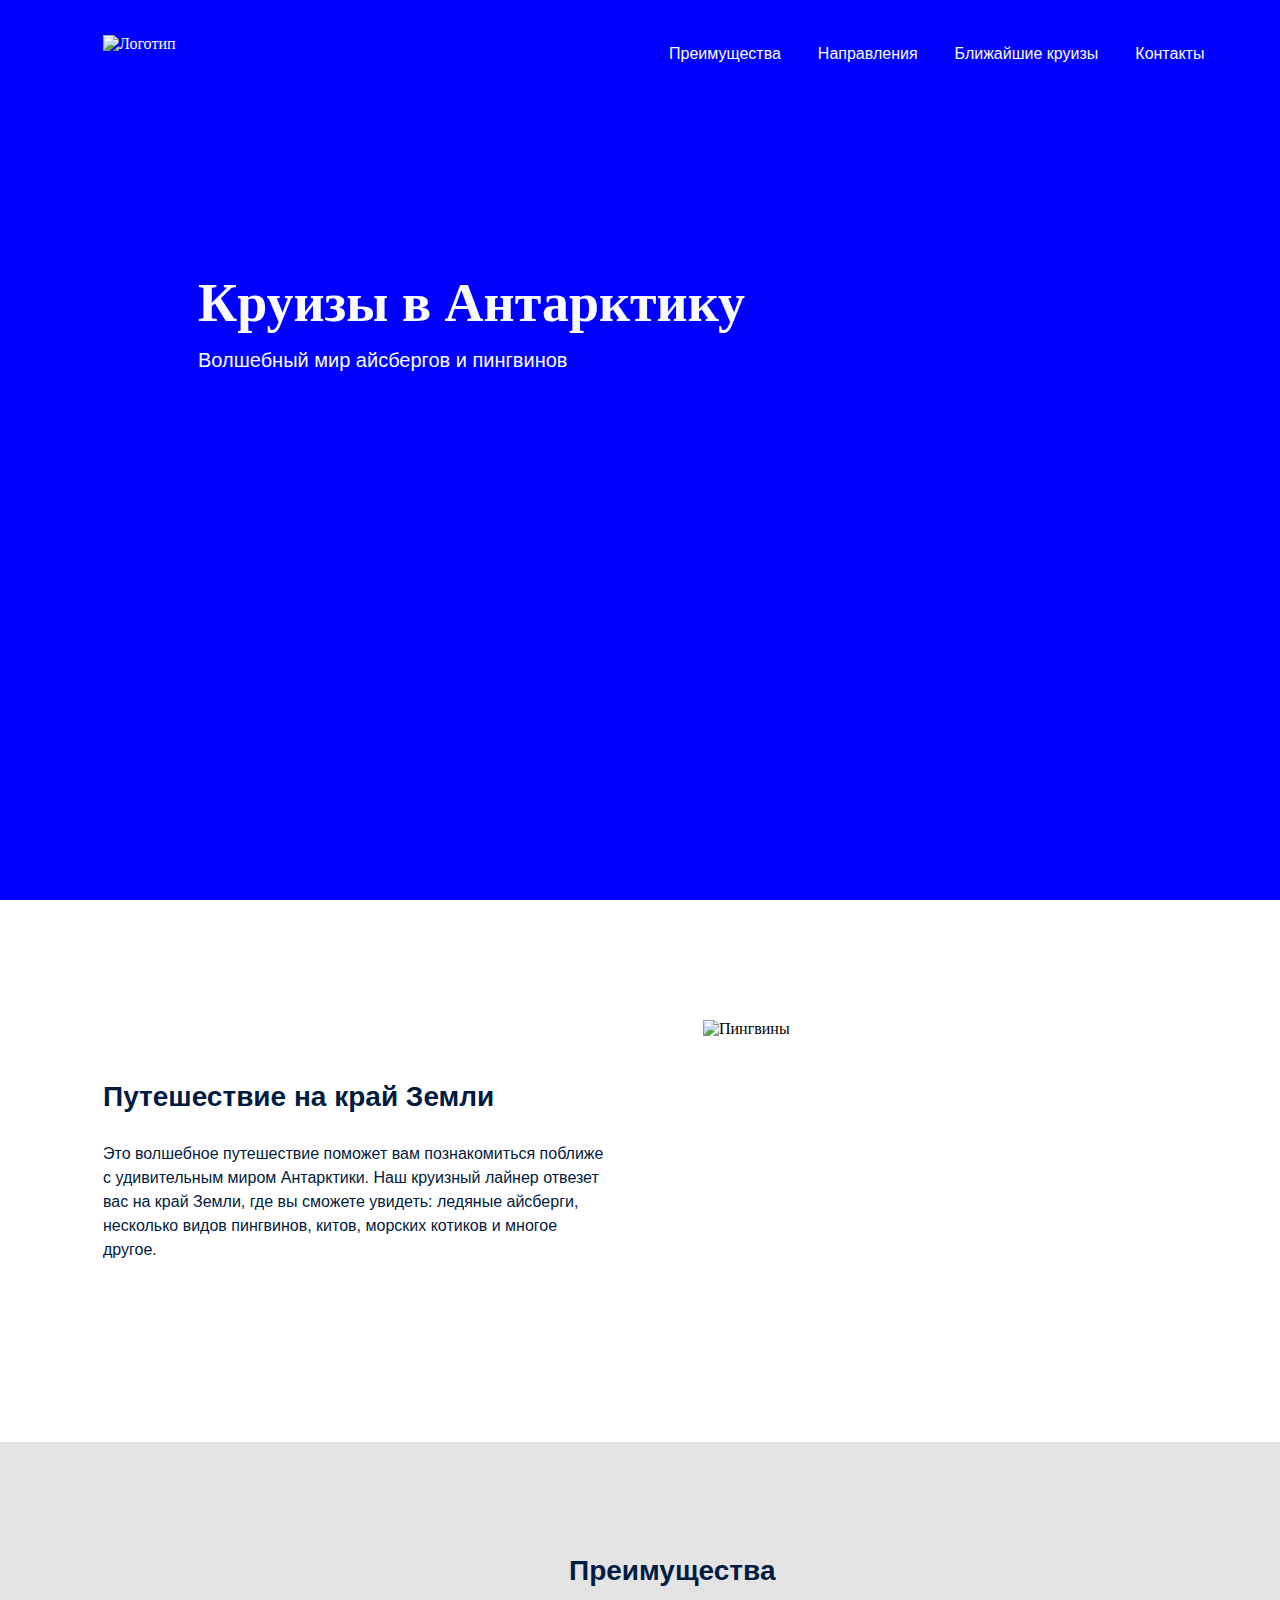
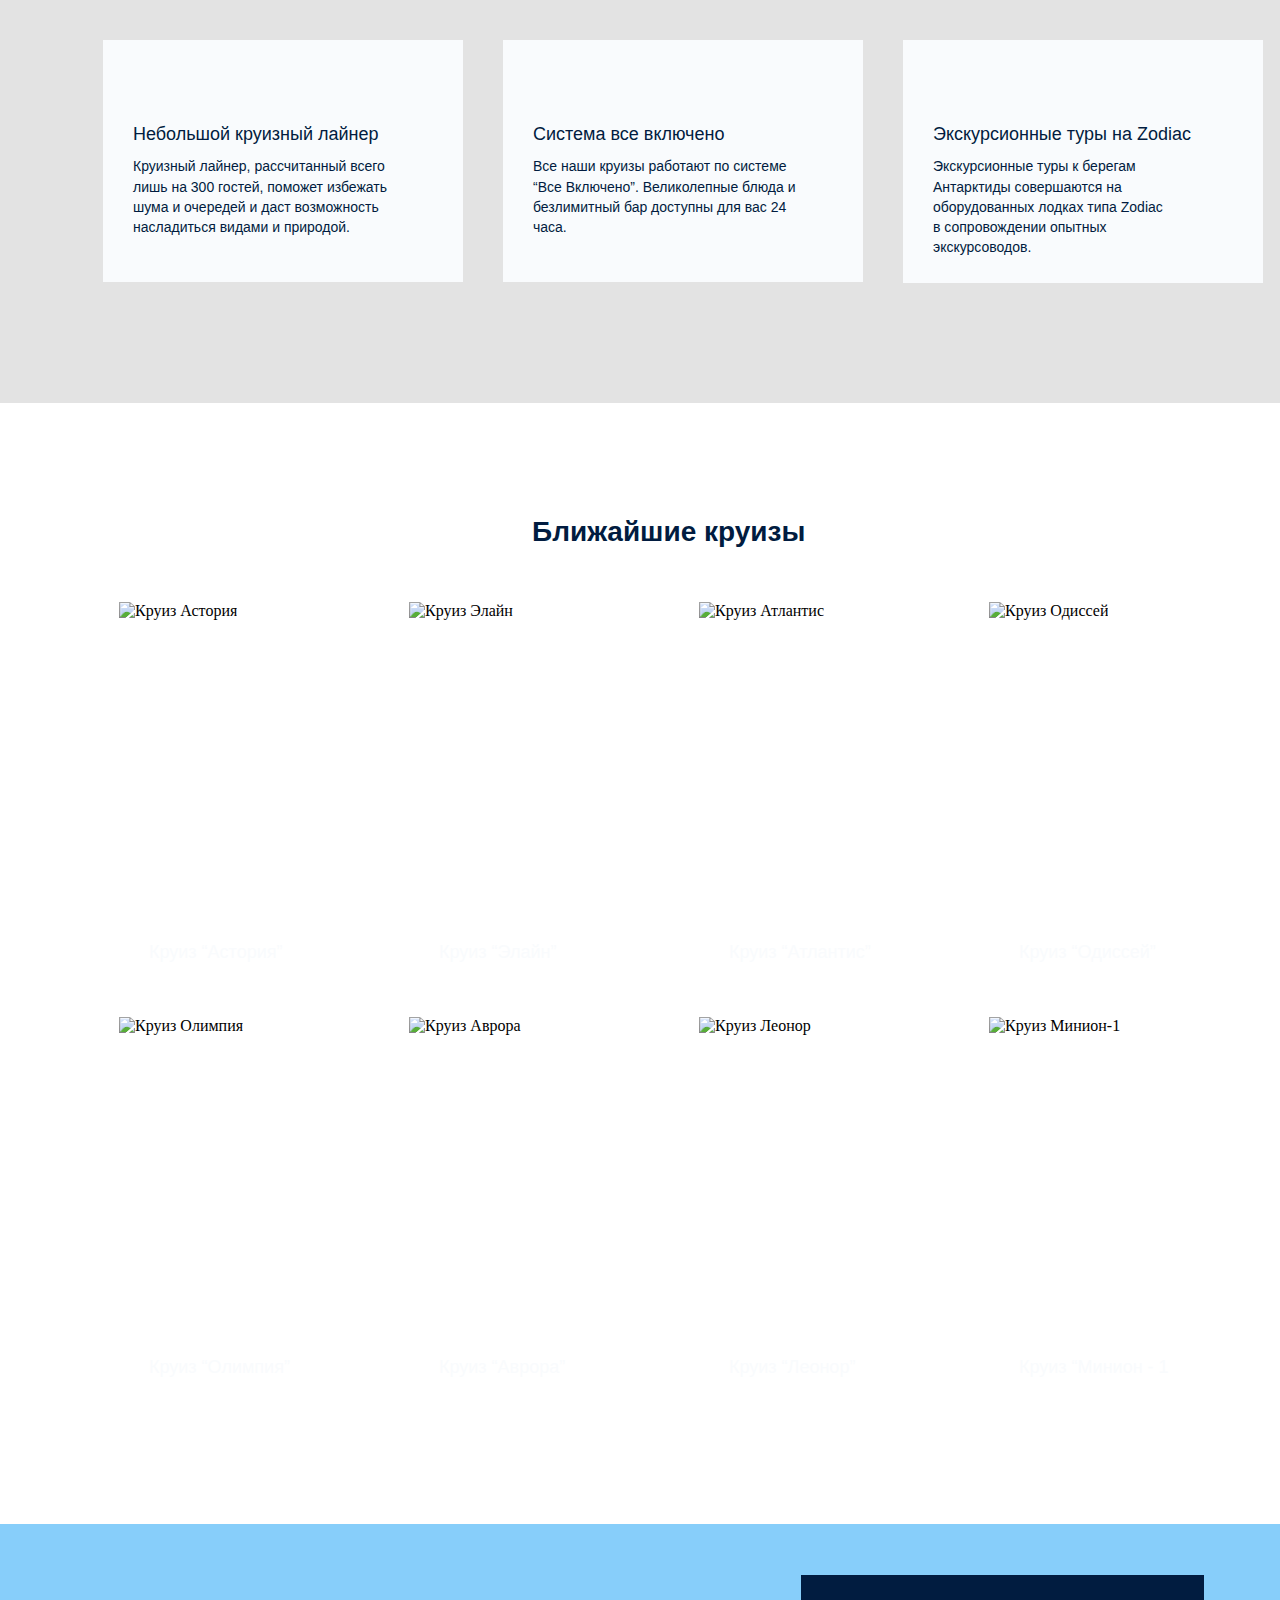
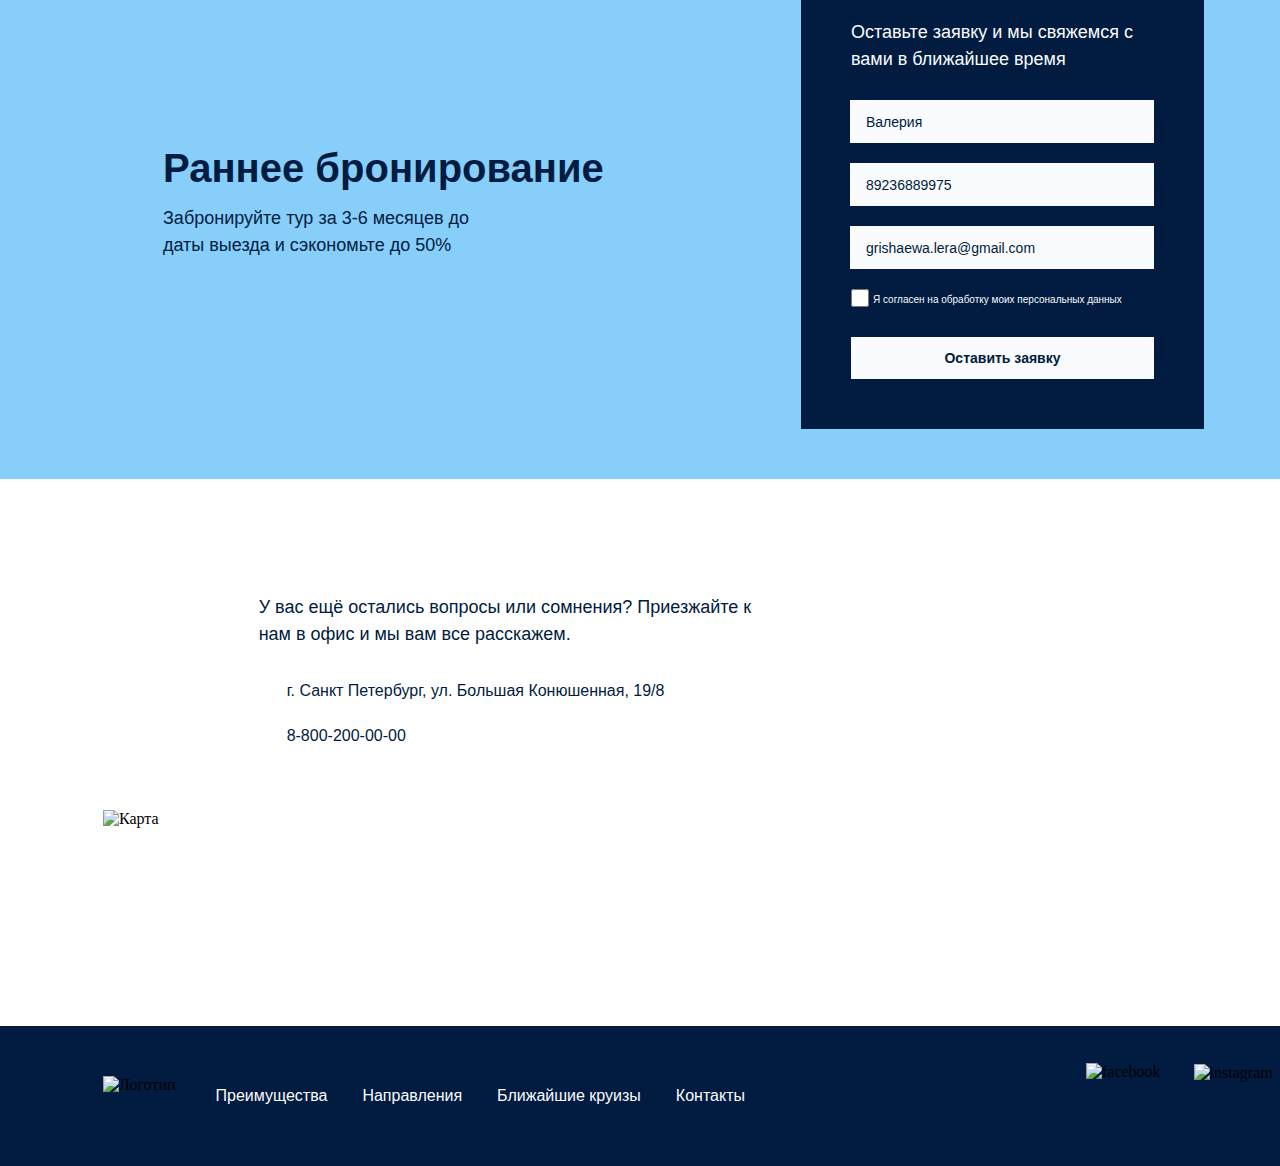
==== commit b0d5bd60: "My Project" ====
--- a/Антарктика/index.html
+++ b/Антарктика/index.html
@@ -293,6 +293,7 @@
           	<input type="email" name="email" id="email" placeholder="grishaewa.lera@gmail.com" required>
         	</div>
         	<div class="checkbox-area">
+        	<label for="check"></label>
             <input type="checkbox" name="subscription" id="check">
             <small class="consent">
             Я согласен на обработку моих персональных данных
--- a/Антарктика/css/style.css
+++ b/Антарктика/css/style.css
@@ -110,8 +110,6 @@
 
 }
 
-
-
 .h2{
 	font-family: Montserrat-600, sans-serif;
 	font-style: normal;
@@ -120,8 +118,6 @@
 	align-items: center;
 	color: #011C40;
 }
-
-
 
 .h3{
 	font-family: Montserrat-500, sans-serif;
@@ -195,15 +191,17 @@
 
 .advantages{
 	min-width: 1366px;
-	width: 100%;
+	width: auto;
 	height: auto;
 	background-image: url(../img/advantages.jpg);
 	background-repeat: no-repeat;
 	background-color: #e3e3e3;
 	margin: 0;
-	margin-bottom: 110px;
+	margin-bottom: 108px;
 	padding-bottom: 105px;
-	color: 
+	background-position: center center;
+	background-repeat: no-repeat;	
+	background-size: 100% 100%;
 }
 
 .advantages li{
@@ -310,6 +308,7 @@
 }
 
 .cruises{
+	width: 1318px;
 	display: flex;
 	flex-wrap: wrap;
 	margin-left: 25px;
@@ -323,6 +322,7 @@
 }
 
 .cruise{
+	position: relative;
 	width: 260px;
 	height: 386px;
 }
@@ -338,6 +338,10 @@
 	font-size: 18px;
 	line-height: 150%;
 	align-items: center;
+}
+
+.cruises section{
+	height: 385px;
 }
 
 .astor{
@@ -573,10 +577,13 @@
 	display: block;
 	min-width: 1366px;
 	width: auto;
-	height: auto;
-	margin-top: 120px;
+	height: 555px;
+	margin-top: 152px;
 	background-image: url(../img/booking.jpg);
 	background-color: #87cefa;
+	background-position: center center;
+	background-repeat: no-repeat;	
+	background-size: 100% 100%;
 }
 
 .booking-text{
@@ -587,7 +594,7 @@
 .booking h2{
 	display: inline-block;
 	vertical-align: middle;
-	padding-top: 218px;
+	padding-top: 0px;
 	padding-left: 163px;
 	font-family: Montserrat-700, sans-serif;
 	font-style: normal;
@@ -610,16 +617,17 @@
 	color: #011C40;
 	padding-top: 14px;
 	margin: 0px;
+	margin-bottom: 283px;
 }
 
 .booking .booking-form{
 	display: inline-block;
 	height: auto;
 	width: 403px;
-	margin-bottom: 1px;
+	margin-bottom: 51px;
 	background: #011C40;
 	margin-left: 126px;
-	margin-top: 49px;
+	margin-top: 51px;
 }
 
 ::-webkit-input-placeholder {color:#011C40;}
@@ -683,9 +691,14 @@
 	top: 251px;
 }
 
+.checkbox-area{
+	display: block;
+	margin-left: 50px;
+	margin-bottom: 23px;
+}
+
 .checkbox-area input[type="checkbox"]{
-	left: 50px;
-	top: 314px;
+	margin-left: 50px;
 	width: 18px;
 	height: 18px;
 	margin: 0;
@@ -694,13 +707,17 @@
 }
 
 .checkbox-area input[type="checkbox"]:checked:before{
+	font-size: 12px;
+	font-weight: bold;
+	padding-left: 4px;
+	padding-right: 4px;
+	padding-bottom: 3px;
 	width: 18px;
 	height: 18px;
 	content: "\2713";
 	font-family: Montserrat-700, sans-serif;
 	font-weight: bold;
     text-shadow: 1px 1px 1px rgba(0, 0, 0, .2);
-    font-size: 15px;
     color: #011C40;
     text-align: center;
     line-height: 15px;
@@ -708,32 +725,21 @@
 }
 
 .booking-form .consent{
+	display: inline-block;
 	width: 279px;
-	height: 8px;
-	left: 73px;
-	top: 319px;
+	vertical-align: middle;
 	font-family: Montserrat-400, sans-serif;
 	font-style: normal;
 	font-weight: normal;
 	font-size: 10px;
 	line-height: 130%;
-	display: flex;
 	align-items: center;
 	color: #F9FBFD;
-}
-
-.booking-form-group input[type="submit"]{
-	width: 303px;
-	height: 43px;
-	left: 50px;
-	top: 362px;
-	padding: 0;
-	font-family: Montserrat-600, sans-serif;
-	font-weight: 600;
-	cursor: pointer;
+	margin-bottom: 8px;
 }
 
 .button{
+	display: block;
 	position: inherit;
 	width: 303px;
 	height: 42px;
@@ -742,11 +748,14 @@
 	border-radius: 0;
 	margin: 0;
 	border: 0;
+	margin-top: 10px;
+	margin-left: 50px;
 	font-family: Montserrat-600, sans-serif;
 	font-weight: 600;
 	font-size: 14px;
 	align-items: center;
 	color: #011C40;
+	margin-bottom: 50px;
 }
 
 .button:active{
@@ -762,7 +771,7 @@
 	width: 1160px;
 	height: 306px;
 	margin-left: 103px;
-	margin-top: 120px;
+	margin-top: 122px;
 }
 
 .geo:before{
@@ -900,7 +909,8 @@
 	position: relative;
 	display: inline-block;
 	vertical-align: middle;
-	left: 311px;
+	left: 306px;
+	margin-top: -27px;
 }
 
 .social img:hover{
@@ -932,4 +942,215 @@
 .twiter{
 	position: relative;
 	bottom: 3px;
+}
+
+@media (max-width: 1300px) {
+	.info-el{
+	top: 2132px;
+}
+
+.info-astor{
+	left: 124px;
+	top: 2132px;
+}
+
+.info-atlant{
+	left: 704px;
+	top: 2132px;
+}
+
+.info-odis{
+	left: 994px;
+	top: 2132px;
+}
+
+.info-olimp{
+	left: 124px;
+	top: 2546px;
+}
+.info-avror{
+	left: 414px;
+	top: 2546px;
+}
+
+.info-leon{
+	left: 704px;
+	top: 2546px;
+}
+
+.info-min{
+	left: 994px;
+	top: 2546px;
+}
+
+.info h3{
+	margin-top: 42px;
+	margin-bottom: 28px;
+	top: 35px;
+}
+
+.info-2 {
+	display: none;
+}
+
+.info:hover .info-2{
+	display: block;
+	position: absolute;
+	width: 234px;
+	height: 386px;
+	left: -34px;
+	top: -60px;
+	margin-top: 60px;
+	margin-left: 30px;
+	background-color: #011C40;
+	padding-left: 25px;
+}
+
+ .address:before{
+	top: 3891px;
+}
+
+.geo-phone:before{
+	top: 3940px;
+}
+
+.geo:before{
+	top: 3950px;
+}
+}
+
+@media (min-width: 1400px) {
+	.info-el{
+	top: 2026px
+}
+
+.info-astor{
+	left: 124px;
+	top: 2026px
+}
+
+.info-atlant{
+	left: 704px;
+	top: 2026px
+}
+
+.info-odis{
+	left: 994px;
+	top: 2026px
+}
+
+.info-olimp{
+	left: 124px;
+	top: 2440px;
+}
+.info-avror{
+	left: 414px;
+	top: 2440px;
+}
+
+.info-leon{
+	left: 704px;
+	top: 2440px;
+}
+
+.info-min{
+	left: 994px;
+	top: 2440px;
+}
+
+.info h3{
+	margin-top: 42px;
+	margin-bottom: 28px;
+	top: 35px;
+}
+
+.info-2 {
+	display: none;
+}
+
+.info:hover .info-2{
+	display: block;
+	position: absolute;
+	width: 234px;
+	height: 386px;
+	left: -34px;
+	top: -60px;
+	margin-top: 60px;
+	margin-left: 30px;
+	background-color: #011C40;
+	padding-left: 25px;
+}
+
+ .address:before{
+	top: 3710px;
+}
+
+.geo-phone:before{
+	top: 3760px;
+}
+
+.geo:before{
+	top: 3770px;
+}
+}
+
+@media (min-width: 1600px){
+.info-el{
+	position: relative;
+	left: 33px;
+	top: -385px;
+}
+
+.info-astor{
+	position: relative;
+	left: 5px;
+	top: -385px;
+}
+
+.info-atlant{
+	position: relative;
+	left: 33px;
+	top: -385px;
+}
+
+.info-odis{
+	position: relative;
+	left: 33px;
+	top: -385px;
+}
+
+.info-olimp{
+	position: relative;
+	left: 5px;
+	top: -388px;
+}
+.info-avror{
+	position: relative;
+	left: 33px;
+	top: -388px;
+}
+
+.info-leon{
+	position: relative;
+	left: 33px;
+	top: -388px;
+}
+
+.info-min{
+	position: relative;
+	left: 33px;
+	top: -388px;
+}
+
+.address:before{
+	
+}
+
+.geo-phone:before{
+	top: 3760px;
+}
+
+.geo:before{
+	top: 3775px;
+}
 }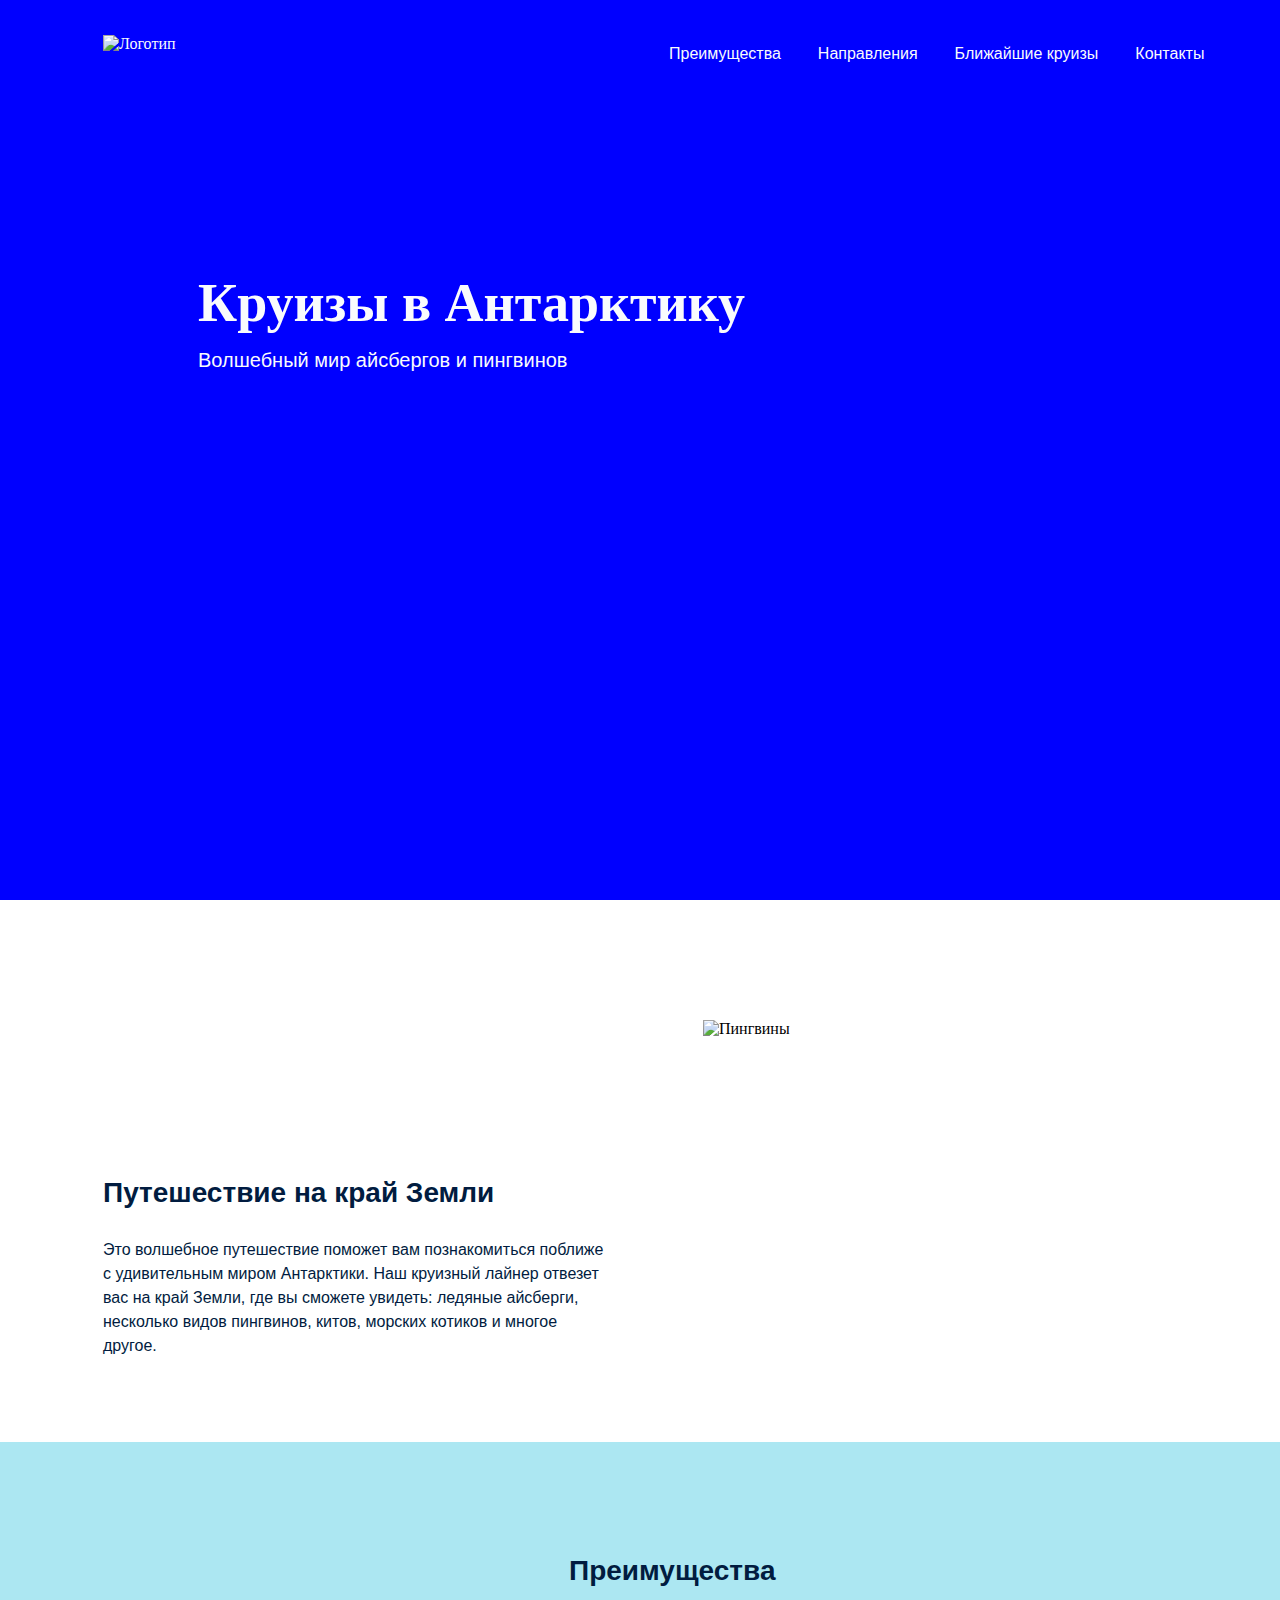
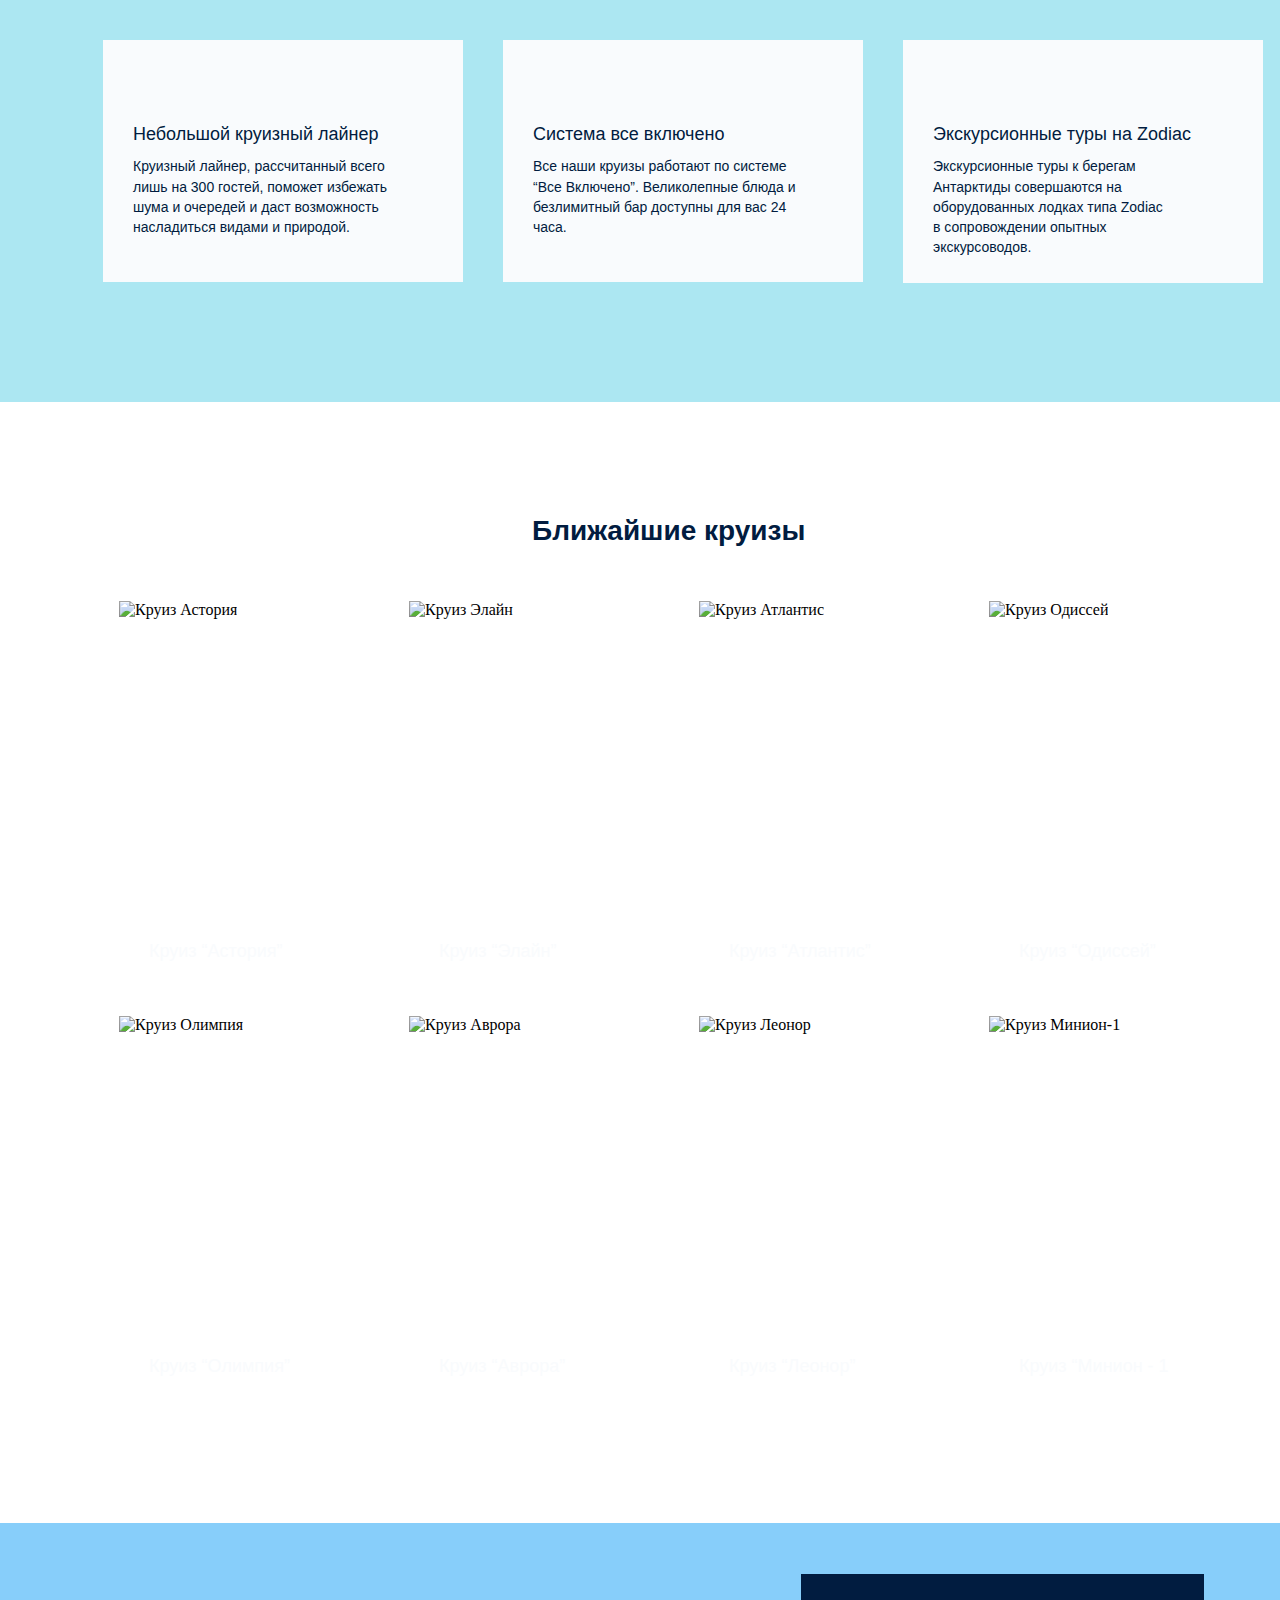
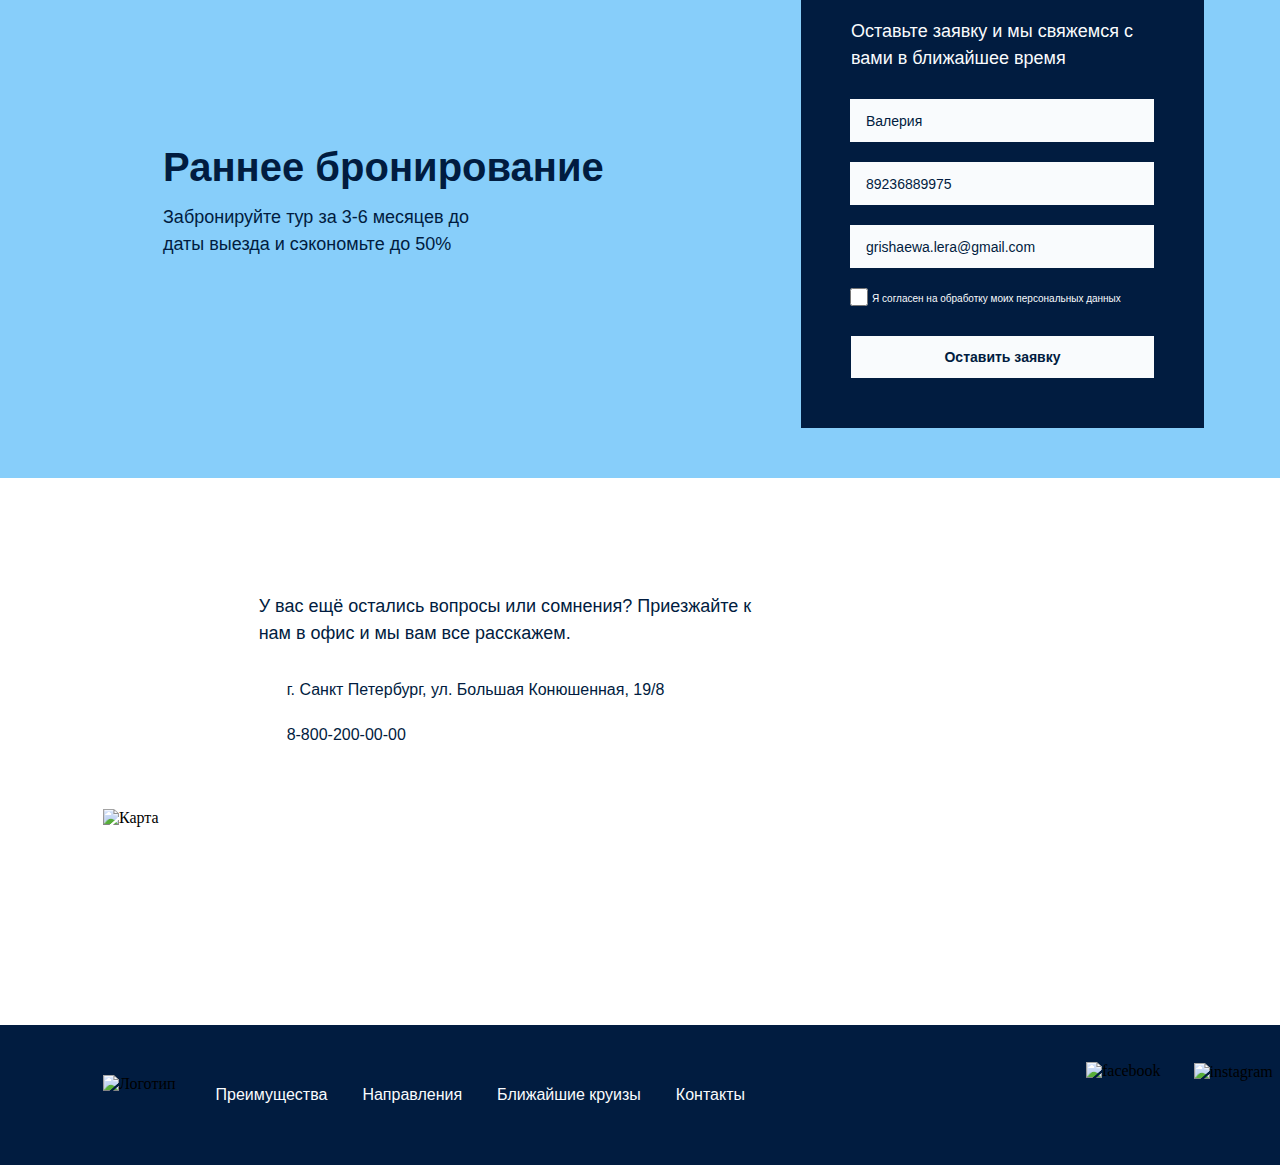
==== commit 2bcbec2b: "My Project" ====
--- a/Антарктика/index.html
+++ b/Антарктика/index.html
@@ -293,7 +293,7 @@
           	<input type="email" name="email" id="email" placeholder="grishaewa.lera@gmail.com" required>
         	</div>
         	<div class="checkbox-area">
-        	<label for="check"></label>
+        	<label for="check">Чекбокс</label>
             <input type="checkbox" name="subscription" id="check">
             <small class="consent">
             Я согласен на обработку моих персональных данных
--- a/Антарктика/css/style.css
+++ b/Антарктика/css/style.css
@@ -195,10 +195,9 @@
 	height: auto;
 	background-image: url(../img/advantages.jpg);
 	background-repeat: no-repeat;
-	background-color: #e3e3e3;
+	background-color: #ace7f2;
 	margin: 0;
 	margin-bottom: 108px;
-	padding-bottom: 105px;
 	background-position: center center;
 	background-repeat: no-repeat;	
 	background-size: 100% 100%;
@@ -206,6 +205,10 @@
 
 .advantages li{
 	list-style-type: none;
+}
+
+.advantages ul{
+	padding-bottom: 120px;
 }
 .advantages h2{
 	font-family: Montserrat-600, sans-serif;
@@ -678,6 +681,10 @@
 	font-size: 0;
 }
 
+.checkbox-area label{
+	font-size: 0;
+}
+
 
 .booking-form-group input[type="text"]{
 	top: 125px;
@@ -693,7 +700,7 @@
 
 .checkbox-area{
 	display: block;
-	margin-left: 50px;
+	margin-left: 45px;
 	margin-bottom: 23px;
 }
 
@@ -724,7 +731,7 @@
     background-color: #F9FBFD;
 }
 
-.booking-form .consent{
+.checkbox-area .consent{
 	display: inline-block;
 	width: 279px;
 	vertical-align: middle;
@@ -945,42 +952,56 @@
 }
 
 @media (max-width: 1300px) {
-	.info-el{
-	top: 2132px;
+
+.description h2{
+	margin-top: 187px;
+}
+
+.info-el{
+	position: relative;
+	top: -386px;
+	left: 35px;
 }
 
 .info-astor{
-	left: 124px;
-	top: 2132px;
+	position: relative;
+	left: 5px;
+	top: -386px;
 }
 
 .info-atlant{
-	left: 704px;
-	top: 2132px;
+	position: relative;
+	left: 35px;
+	top: -386px;
 }
 
 .info-odis{
-	left: 994px;
-	top: 2132px;
+	position: relative;
+	left: 35px;
+	top: -386px;
 }
 
 .info-olimp{
-	left: 124px;
-	top: 2546px;
+	position: relative;
+	left: 5px;
+	top: -386px;
 }
 .info-avror{
-	left: 414px;
-	top: 2546px;
+	position: relative;
+	left: 35px;
+	top: -386px;
 }
 
 .info-leon{
-	left: 704px;
-	top: 2546px;
+	position: relative;
+	left: 35px;
+	top: -386px;
 }
 
 .info-min{
-	left: 994px;
-	top: 2546px;
+	position: relative;
+	left: 35px;
+	top: -386px;
 }
 
 .info h3{
@@ -1019,70 +1040,56 @@
 }
 }
 
-@media (min-width: 1400px) {
-	.info-el{
-	top: 2026px
+@media (min-width: 1400px){
+.info-el{
+	position: relative;
+	left: 33px;
+	top: -385px;
 }
 
 .info-astor{
-	left: 124px;
-	top: 2026px
+	position: relative;
+	left: 5px;
+	top: -385px;
 }
 
 .info-atlant{
-	left: 704px;
-	top: 2026px
+	position: relative;
+	left: 33px;
+	top: -385px;
 }
 
 .info-odis{
-	left: 994px;
-	top: 2026px
+	position: relative;
+	left: 33px;
+	top: -385px;
 }
 
 .info-olimp{
-	left: 124px;
-	top: 2440px;
+	position: relative;
+	left: 5px;
+	top: -388px;
 }
 .info-avror{
-	left: 414px;
-	top: 2440px;
+	position: relative;
+	left: 33px;
+	top: -388px;
 }
 
 .info-leon{
-	left: 704px;
-	top: 2440px;
+	position: relative;
+	left: 33px;
+	top: -388px;
 }
 
 .info-min{
-	left: 994px;
-	top: 2440px;
-}
-
-.info h3{
-	margin-top: 42px;
-	margin-bottom: 28px;
-	top: 35px;
-}
-
-.info-2 {
-	display: none;
-}
-
-.info:hover .info-2{
-	display: block;
-	position: absolute;
-	width: 234px;
-	height: 386px;
-	left: -34px;
-	top: -60px;
-	margin-top: 60px;
-	margin-left: 30px;
-	background-color: #011C40;
-	padding-left: 25px;
-}
-
- .address:before{
-	top: 3710px;
+	position: relative;
+	left: 33px;
+	top: -388px;
+}
+
+.address:before{
+	
 }
 
 .geo-phone:before{
@@ -1090,67 +1097,6 @@
 }
 
 .geo:before{
-	top: 3770px;
-}
-}
-
-@media (min-width: 1600px){
-.info-el{
-	position: relative;
-	left: 33px;
-	top: -385px;
-}
-
-.info-astor{
-	position: relative;
-	left: 5px;
-	top: -385px;
-}
-
-.info-atlant{
-	position: relative;
-	left: 33px;
-	top: -385px;
-}
-
-.info-odis{
-	position: relative;
-	left: 33px;
-	top: -385px;
-}
-
-.info-olimp{
-	position: relative;
-	left: 5px;
-	top: -388px;
-}
-.info-avror{
-	position: relative;
-	left: 33px;
-	top: -388px;
-}
-
-.info-leon{
-	position: relative;
-	left: 33px;
-	top: -388px;
-}
-
-.info-min{
-	position: relative;
-	left: 33px;
-	top: -388px;
-}
-
-.address:before{
-	
-}
-
-.geo-phone:before{
-	top: 3760px;
-}
-
-.geo:before{
 	top: 3775px;
 }
 }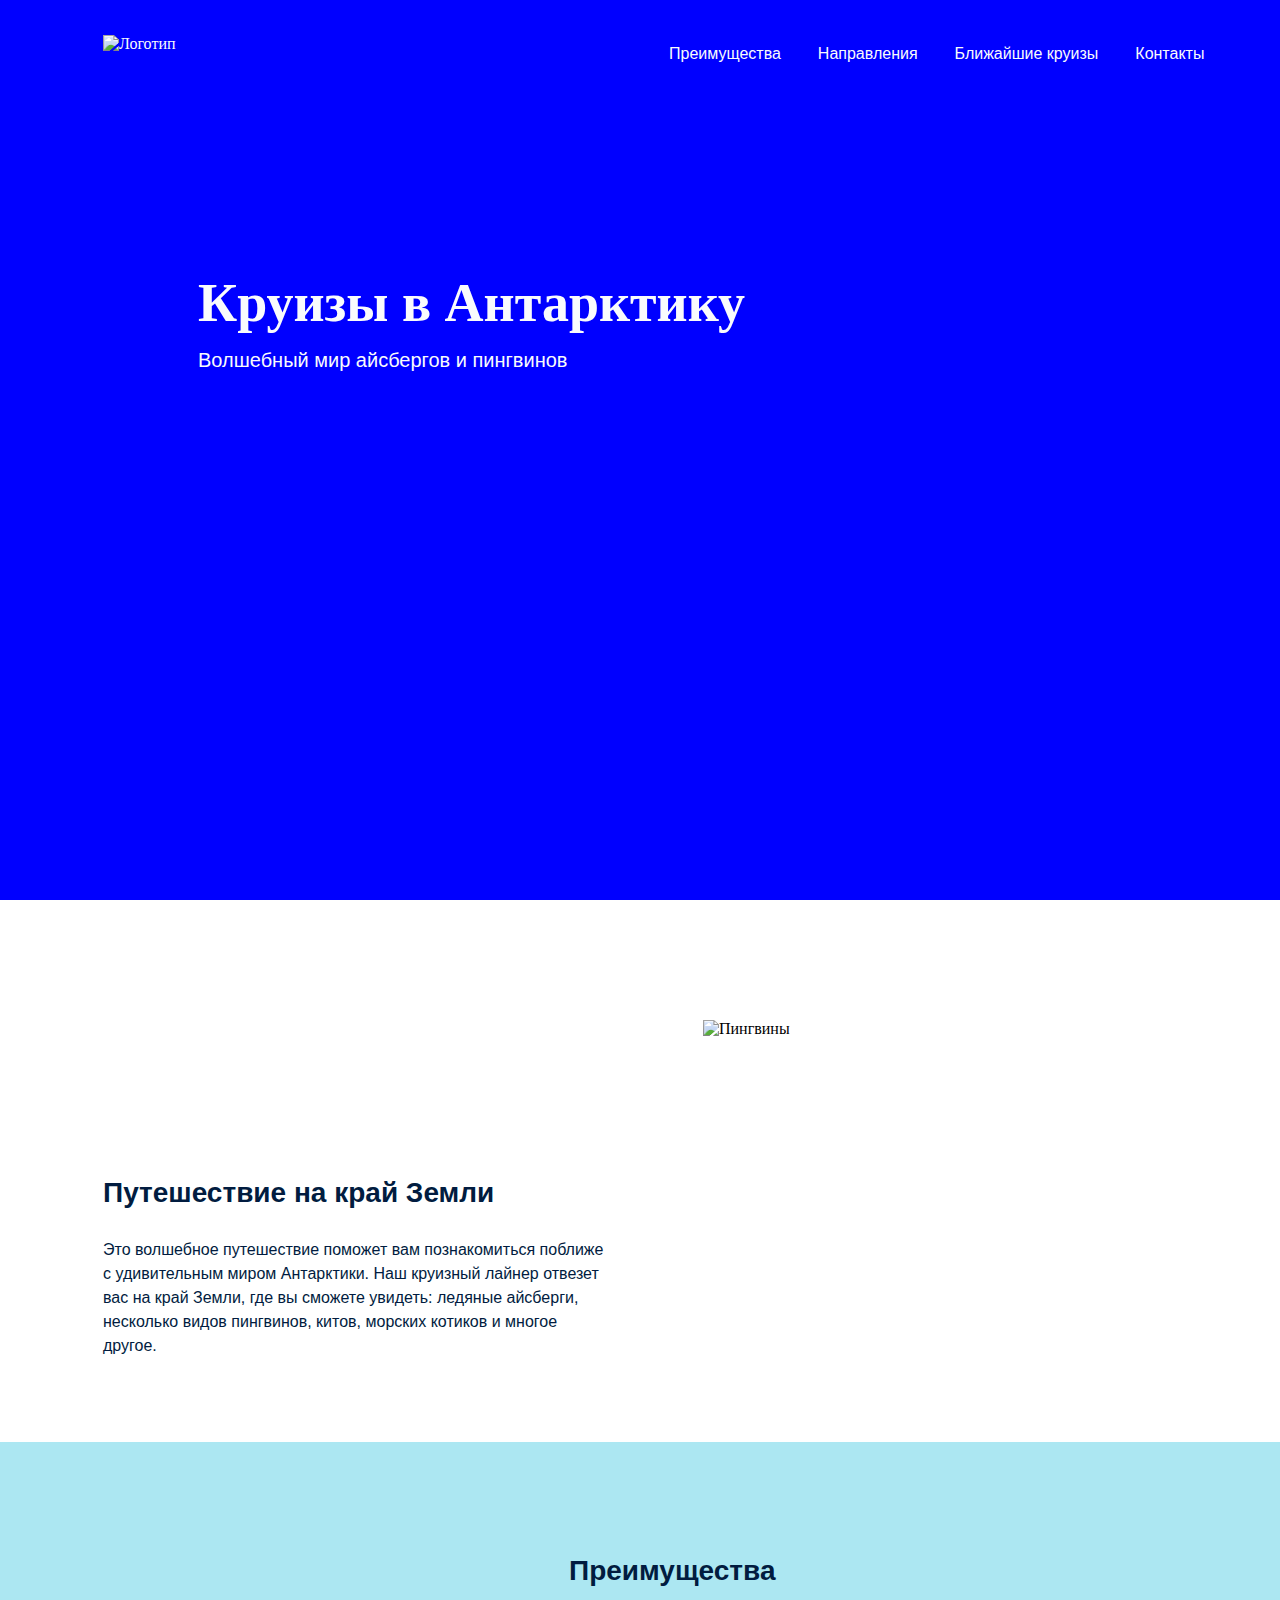
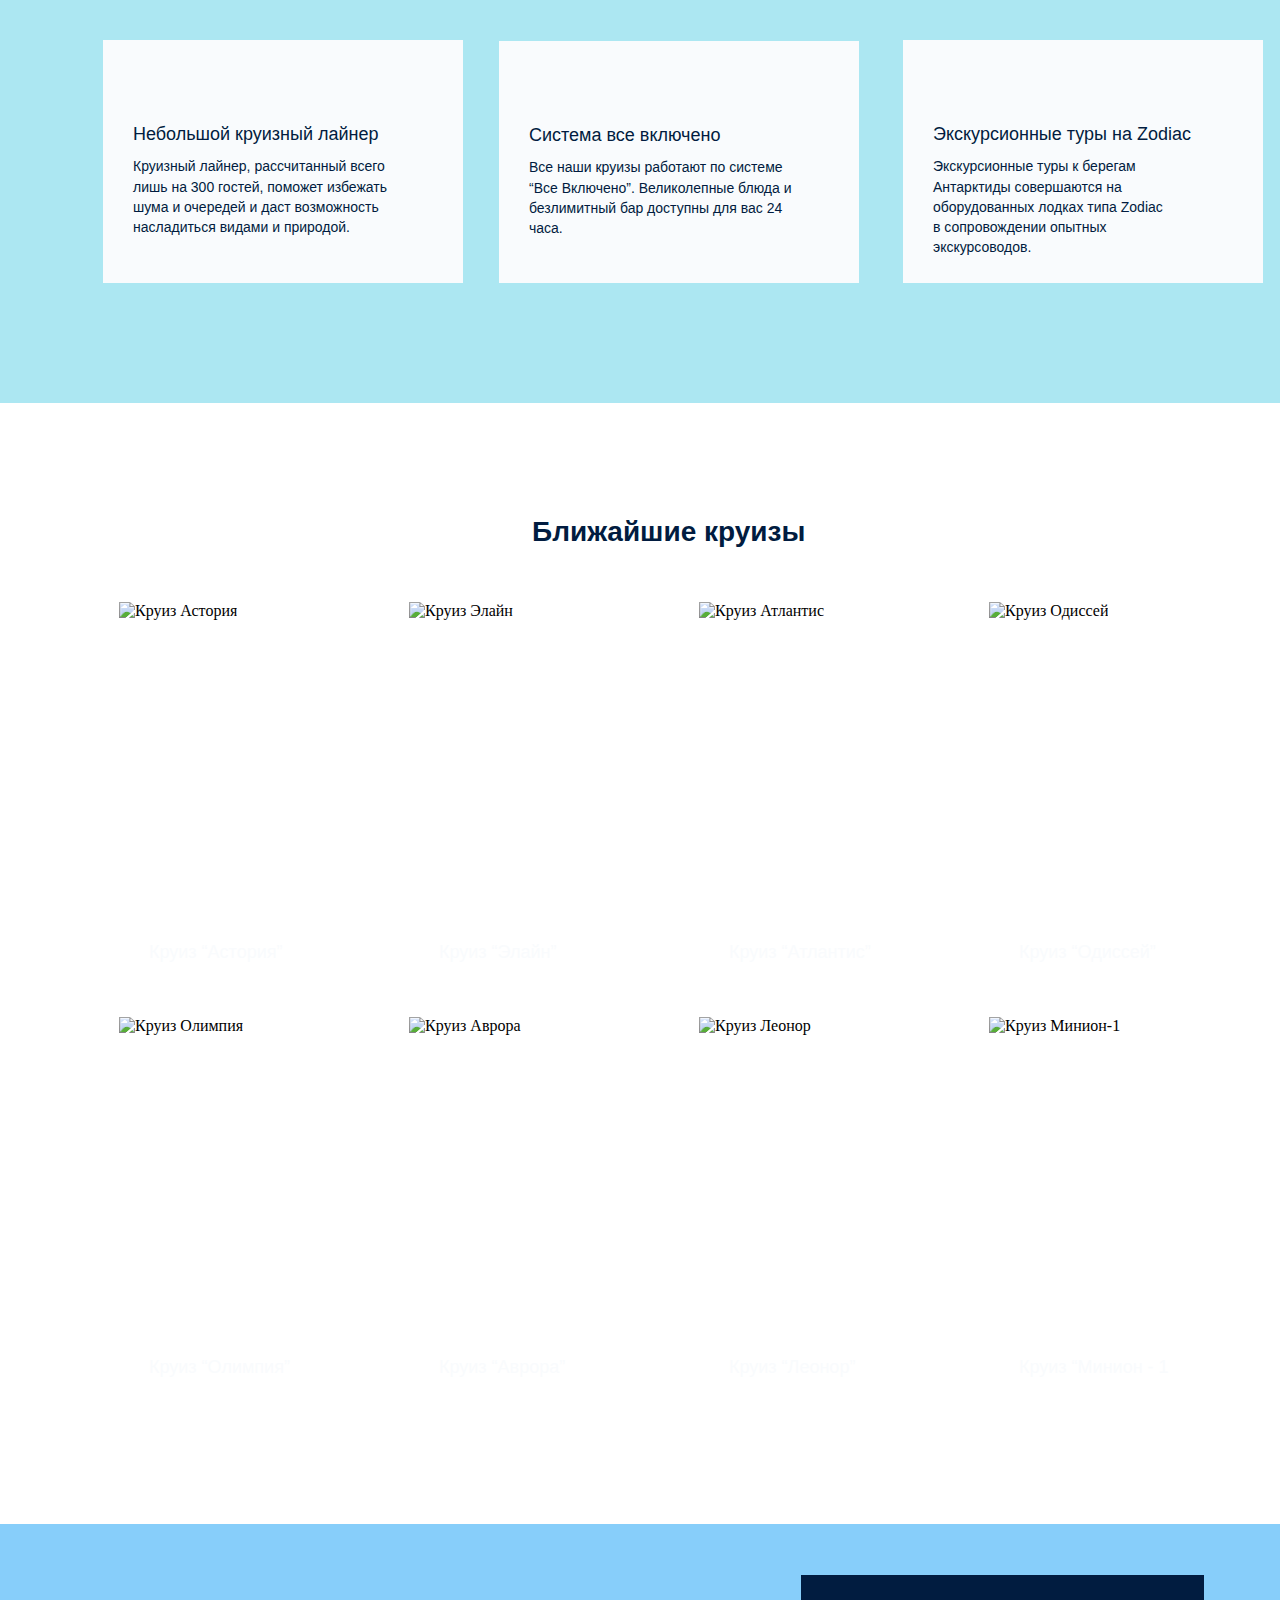
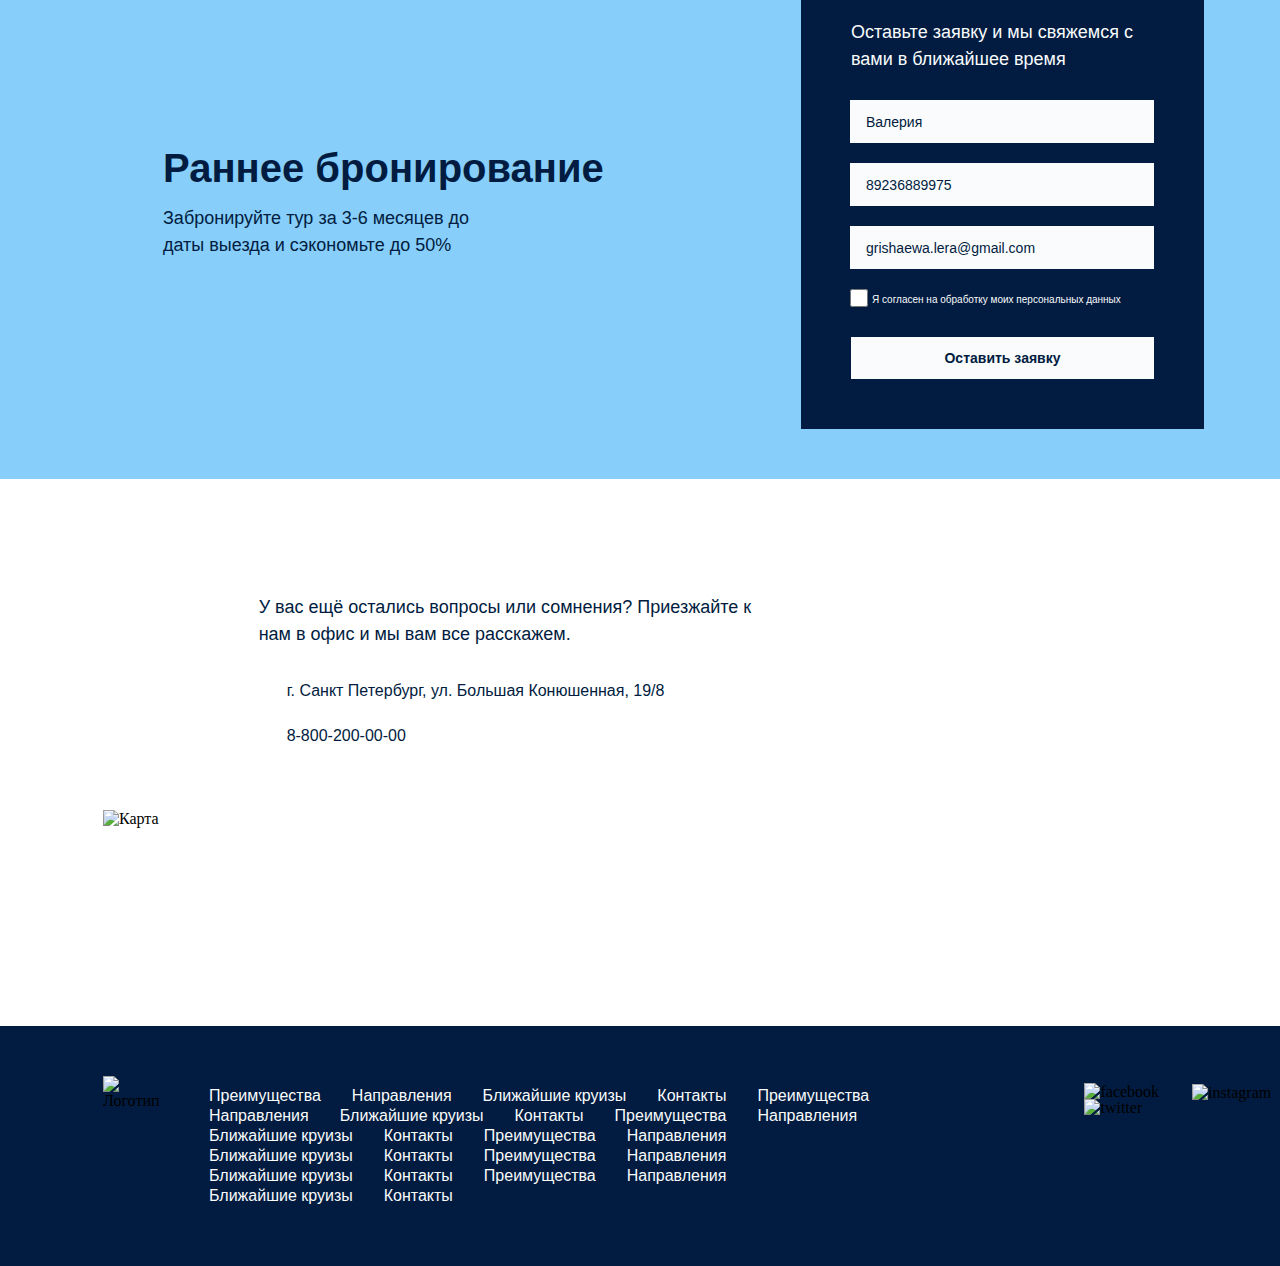
==== commit 5a45d2c1: "My Project" ====
--- a/Антарктика/index.html
+++ b/Антарктика/index.html
@@ -35,7 +35,8 @@
 		<ul>
 		<li class="advantages-item-one">
 			<h3 class="h3">Небольшой круизный лайнер</h3>
-			<p class="p">Круизный лайнер, рассчитанный всего лишь на 300 гостей, поможет избежать шума и очередей и даст возможность насладиться видами и природой.</p>
+			<p class="p">Круизный лайнер, рассчитанный всего лишь на 300 гостей, поможет избежать шума и очередей и даст возможность насладиться видами и природой.
+			</p>
 		</li>
 		<li class="advantages-item-two">
 			<h3 class="h3">Система все включено</h3>
@@ -277,7 +278,7 @@
 		Забронируйте тур за 3-6 месяцев до даты выезда и сэкономьте до 50%
 		</p>
 		</div>
-		<div class="booking-form">
+		<form class="booking-form">
 			<b class="b3">Оставьте заявку и мы свяжемся с вами в ближайшее время</b>
 			<div class="booking-form-group">
 			<label for="name">Имя</label>
@@ -294,13 +295,13 @@
         	</div>
         	<div class="checkbox-area">
         	<label for="check">Чекбокс</label>
-            <input type="checkbox" name="subscription" id="check">
+            <input type="checkbox" name="subscription" id="check" required>
             <small class="consent">
             Я согласен на обработку моих персональных данных
             </small>
         	</div>          
-          	<button class="btn button">Оставить заявку</button>
-		</div>
+          	<input type="submit" name="submit" value="Оставить заявку" class="btn button"> 
+		</form>
 	</div>
 	<div class="geo">
 		<img src="img/geo.jpg" alt="Карта" width="560" height="306">
@@ -320,6 +321,21 @@
 		class="logo-bottom">
 		<div class="nav-bottom">
 			<a href="#">Преимущества</a>
+			<a href="#">Направления</a>
+			<a href="#">Ближайшие круизы</a>
+			<a href="#">Контакты</a><a href="#">Преимущества</a>
+			<a href="#">Направления</a>
+			<a href="#">Ближайшие круизы</a>
+			<a href="#">Контакты</a><a href="#">Преимущества</a>
+			<a href="#">Направления</a>
+			<a href="#">Ближайшие круизы</a>
+			<a href="#">Контакты</a><a href="#">Преимущества</a>
+			<a href="#">Направления</a>
+			<a href="#">Ближайшие круизы</a>
+			<a href="#">Контакты</a><a href="#">Преимущества</a>
+			<a href="#">Направления</a>
+			<a href="#">Ближайшие круизы</a>
+			<a href="#">Контакты</a><a href="#">Преимущества</a>
 			<a href="#">Направления</a>
 			<a href="#">Ближайшие круизы</a>
 			<a href="#">Контакты</a>
--- a/Антарктика/css/style.css
+++ b/Антарктика/css/style.css
@@ -209,6 +209,7 @@
 
 .advantages ul{
 	padding-bottom: 120px;
+	display: flex;
 }
 .advantages h2{
 	font-family: Montserrat-600, sans-serif;
@@ -244,8 +245,6 @@
 	line-height: 145%;
 	color: #011C40;
 }
-
-
 
 .advantages-item-one{
 	width: 360px;
@@ -256,6 +255,7 @@
 	background-position: 30px 30px;
 	background-repeat: no-repeat;
 	display: inline-block;
+	vertical-align: top;
 	margin: 0;
 	margin-top: 37px;
 	margin-left: 63px;
@@ -264,6 +264,7 @@
 .advantages-item-one p{
 	width: 290px;
 	margin-bottom: 45px;
+
 }
 
 .advantages-item-two{
@@ -275,8 +276,10 @@
 	background-position: 30px 34px;
 	background-repeat: no-repeat;
 	display: inline-block;
+	vertical-align: top;
 	margin: 0;
 	margin-left: 36px;
+	margin-top: 38px;
 }
 
 .advantages-item-two p{
@@ -285,7 +288,6 @@
 }
 
 .advantages-item-three{
-	position: absolute;
 	width: 360px;
 	height: auto;
 	background-color: #F9FBFD;
@@ -294,9 +296,10 @@
 	background-position: 30px 38px;
 	background-repeat: no-repeat;
 	display: inline-block;
+	vertical-align: top;
 	margin: 0;
 	margin-top: 37px;
-	margin-left: 40px;
+	margin-left: 44px;
 }
 
 .advantages-item-three p{
@@ -666,7 +669,6 @@
 .booking-form-group input:hover{
 	background-color: #e6e6e6;
 }
-
 
 .booking-form-group input:active{
 	background-color:  #b8b8b8;
@@ -869,13 +871,13 @@
 }
 
 .page-footer{
-	display: block;
+	display: flex;
 	min-width: 1366px;
 	width: auto;
 	height: auto;
 	left: 0px;
 	margin-top: 119px;
-	background: #011C40;
+	background-color: #011C40;
 }
 
 
@@ -885,7 +887,9 @@
 }
 
 .nav-bottom{
-	display: inline-block;
+	width: 768px;
+	display: flex;
+	flex-wrap: wrap;
 	vertical-align: top;
 	margin-left: 36px;
 	margin-top: 60px;
@@ -913,11 +917,10 @@
 }
 
 .social{
-	position: relative;
 	display: inline-block;
 	vertical-align: middle;
-	left: 306px;
-	margin-top: -27px;
+	margin-left: 170px;
+	margin-top: 58px;
 }
 
 .social img:hover{
@@ -1028,17 +1031,49 @@
 }
 
  .address:before{
-	top: 3891px;
+	top: 4080px;
 }
 
 .geo-phone:before{
-	top: 3940px;
+	top: 4128px;
 }
 
 .geo:before{
-	top: 3950px;
-}
-}
+	top: 4140px;
+}
+}
+
+
+@media (max-width: 1200px) {
+
+ .address:before{
+	top: 4085px;
+}
+
+.geo-phone:before{
+	top: 4130px;
+}
+
+.geo:before{
+	top: 4185px;
+}
+}
+
+@media (max-width: 900px) {
+
+ .address:before{
+	top: 4125px;
+}
+
+.geo-phone:before{
+	top: 4170px;
+}
+
+.geo:before{
+	top: 4185px;
+}
+}
+
 
 @media (min-width: 1400px){
 .info-el{
@@ -1089,14 +1124,84 @@
 }
 
 .address:before{
-	
+	top: 3780px;
 }
 
 .geo-phone:before{
-	top: 3760px;
+	top: 3830px;
 }
 
 .geo:before{
-	top: 3775px;
+	top: 3840px;
+}
+}
+
+@media (min-width: 1700px){
+	.address:before{
+	top: 3875px;
+}
+
+.geo-phone:before{
+	top: 3925px;
+}
+
+.geo:before{
+	top: 3930px;
+}
+}
+
+@media (min-width: 1800px){
+	.address:before{
+	top: 3925px;
+}
+
+.geo-phone:before{
+	top: 3975px;
+}
+
+.geo:before{
+	top: 3985px;
+}
+}
+
+@media (min-width: 2000px){
+	.address:before{
+	top: 4035px;
+}
+
+.geo-phone:before{
+	top: 4080px;
+}
+
+.geo:before{
+	top: 4095px;
+}
+}
+
+@media (min-width: 2600px){
+	.address:before{
+	top: 4360px;
+}
+
+.geo-phone:before{
+	top: 4410px;
+}
+
+.geo:before{
+	top: 4425px;
+}
+}
+
+@media (min-width: 4000px){
+	.address:before{
+	display: none;
+}
+
+.geo-phone:before{
+	display: none;
+}
+
+.geo:before{
+	display: none;
 }
 }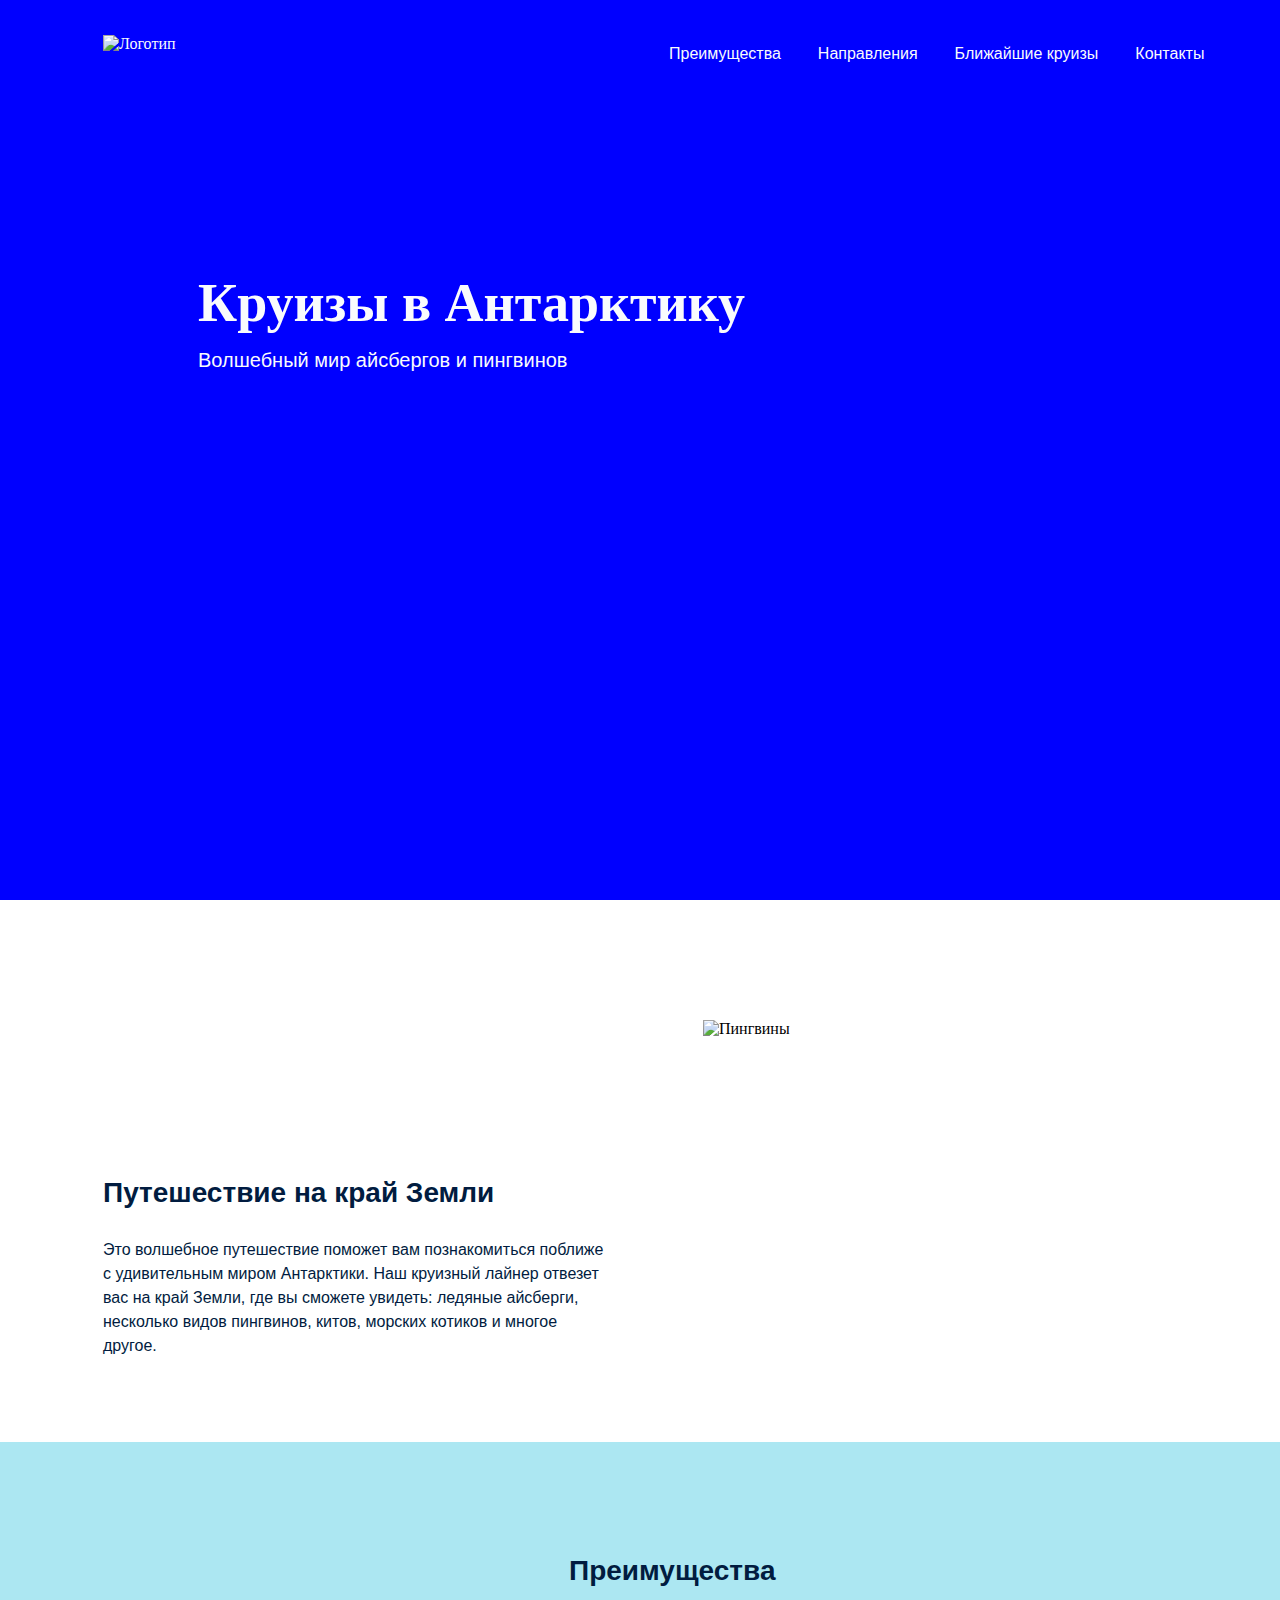
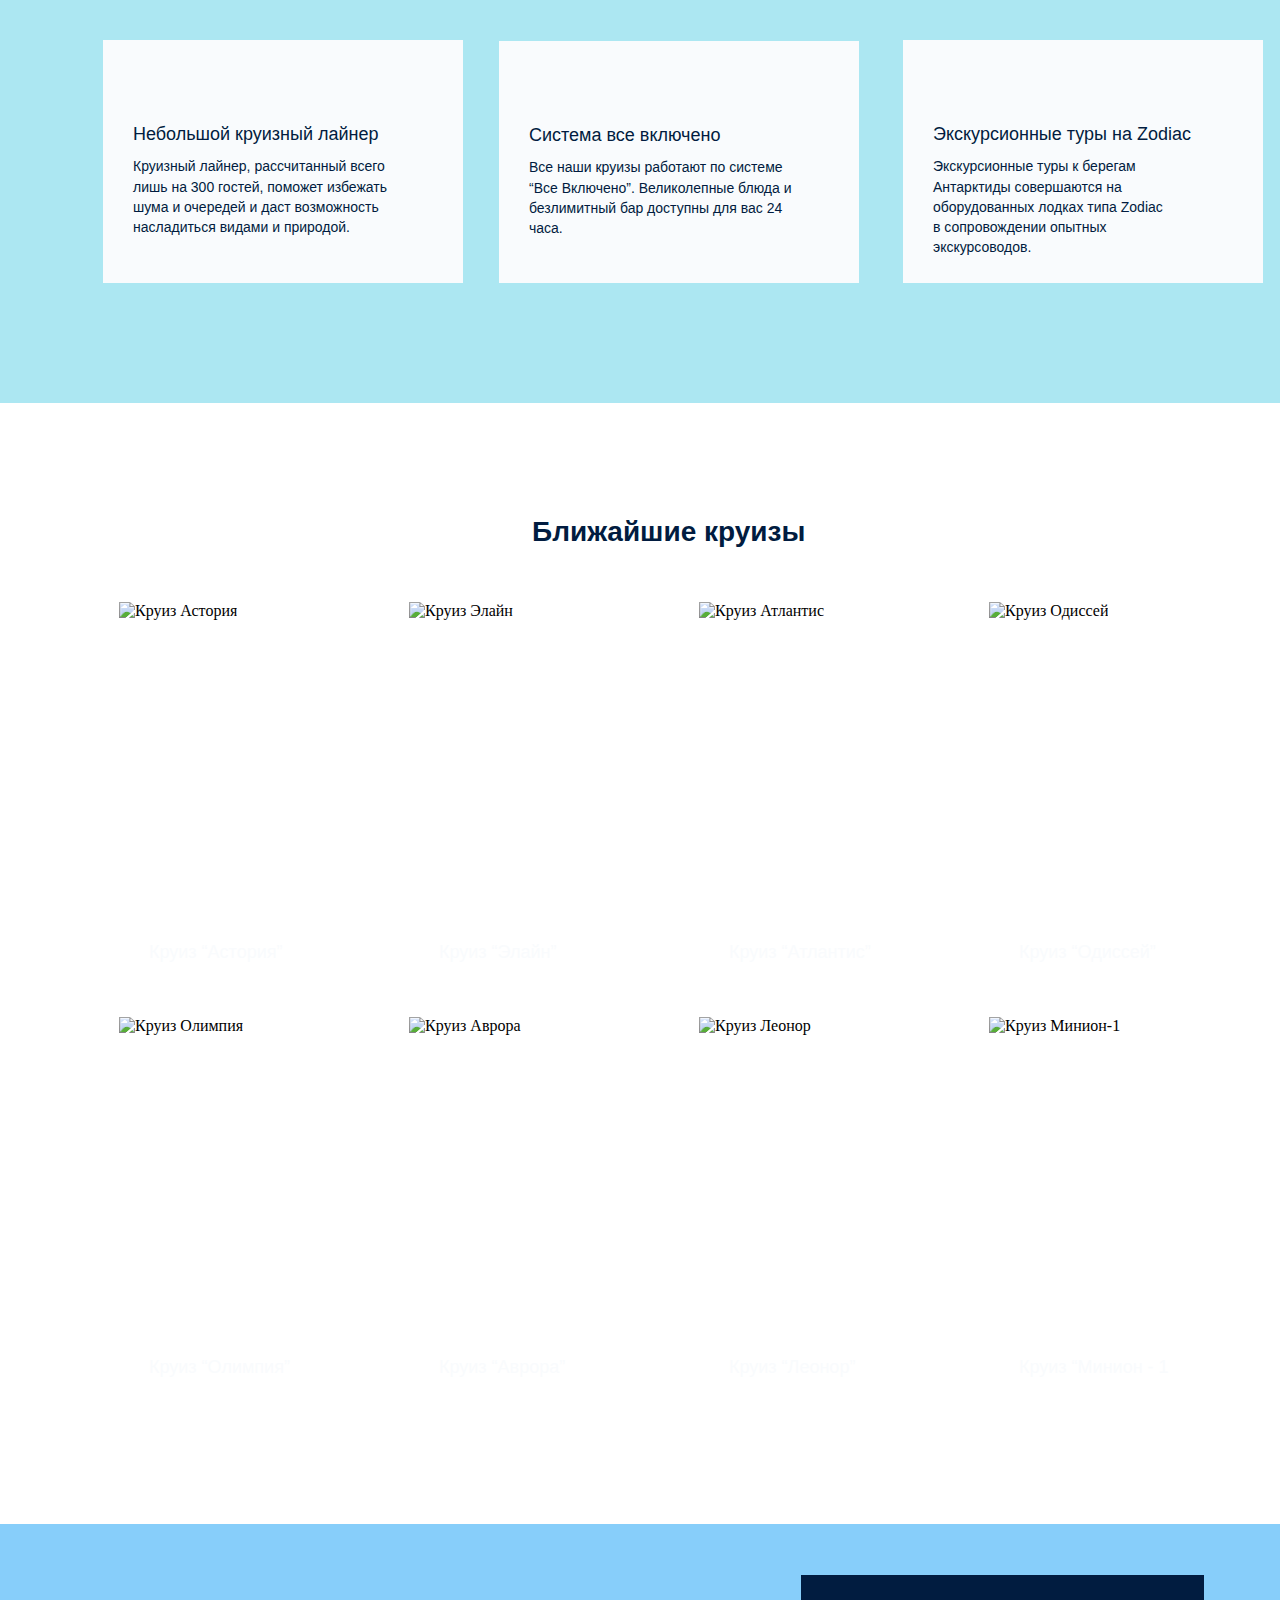
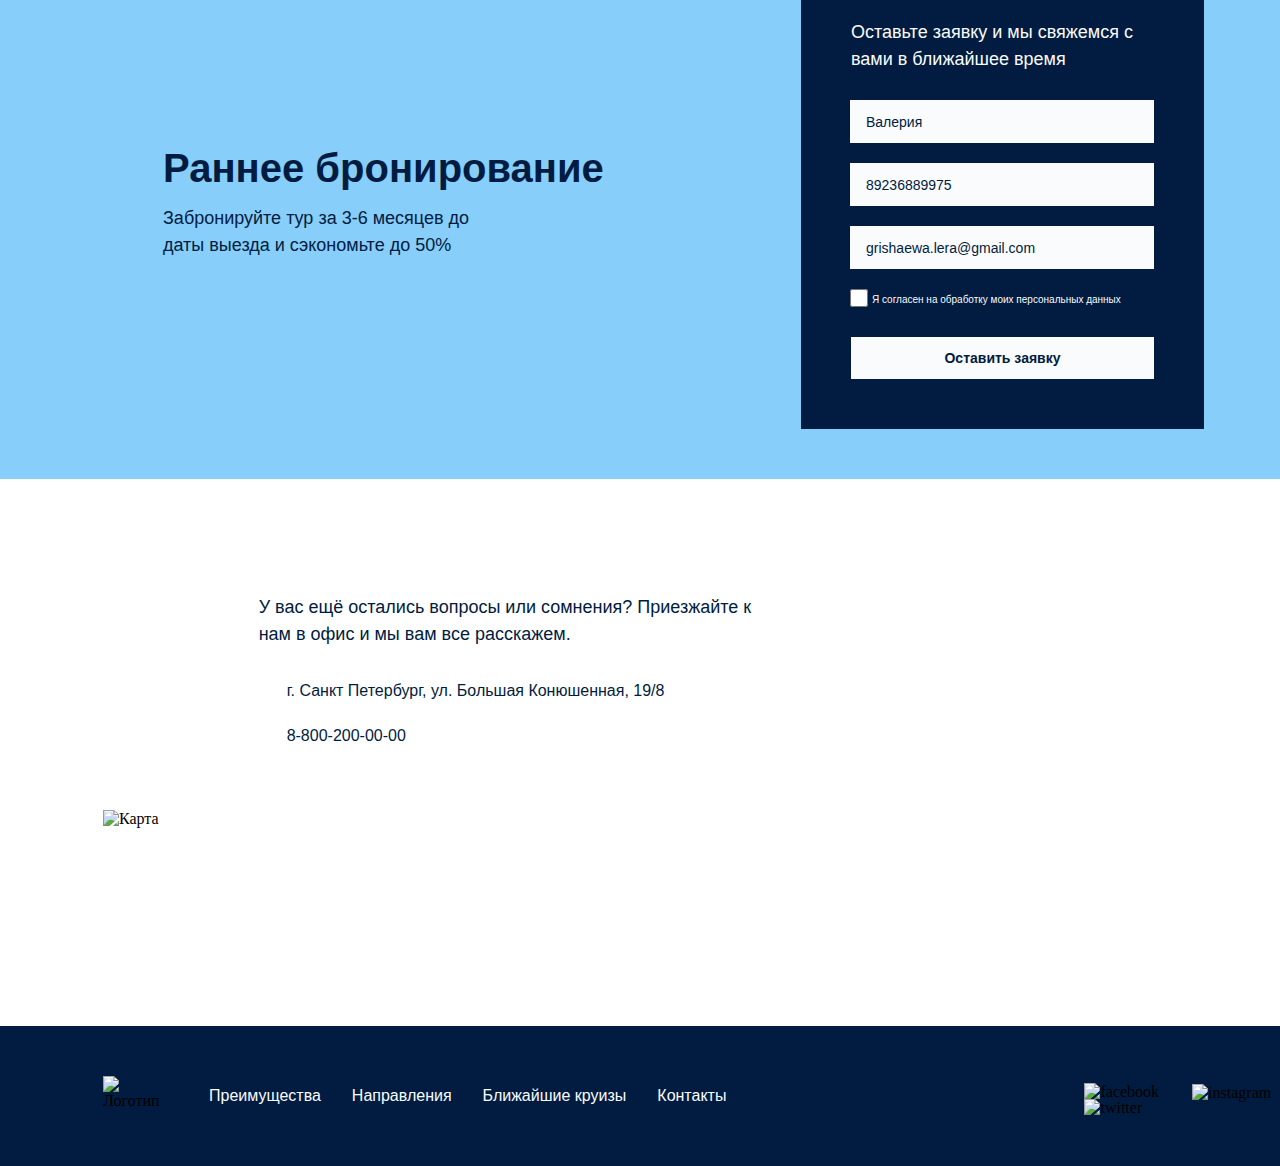
==== commit 0bc34a3f: "My Project" ====
--- a/Антарктика/index.html
+++ b/Антарктика/index.html
@@ -323,21 +323,6 @@
 			<a href="#">Преимущества</a>
 			<a href="#">Направления</a>
 			<a href="#">Ближайшие круизы</a>
-			<a href="#">Контакты</a><a href="#">Преимущества</a>
-			<a href="#">Направления</a>
-			<a href="#">Ближайшие круизы</a>
-			<a href="#">Контакты</a><a href="#">Преимущества</a>
-			<a href="#">Направления</a>
-			<a href="#">Ближайшие круизы</a>
-			<a href="#">Контакты</a><a href="#">Преимущества</a>
-			<a href="#">Направления</a>
-			<a href="#">Ближайшие круизы</a>
-			<a href="#">Контакты</a><a href="#">Преимущества</a>
-			<a href="#">Направления</a>
-			<a href="#">Ближайшие круизы</a>
-			<a href="#">Контакты</a><a href="#">Преимущества</a>
-			<a href="#">Направления</a>
-			<a href="#">Ближайшие круизы</a>
 			<a href="#">Контакты</a>
 		</div>
 		<div class="social">
